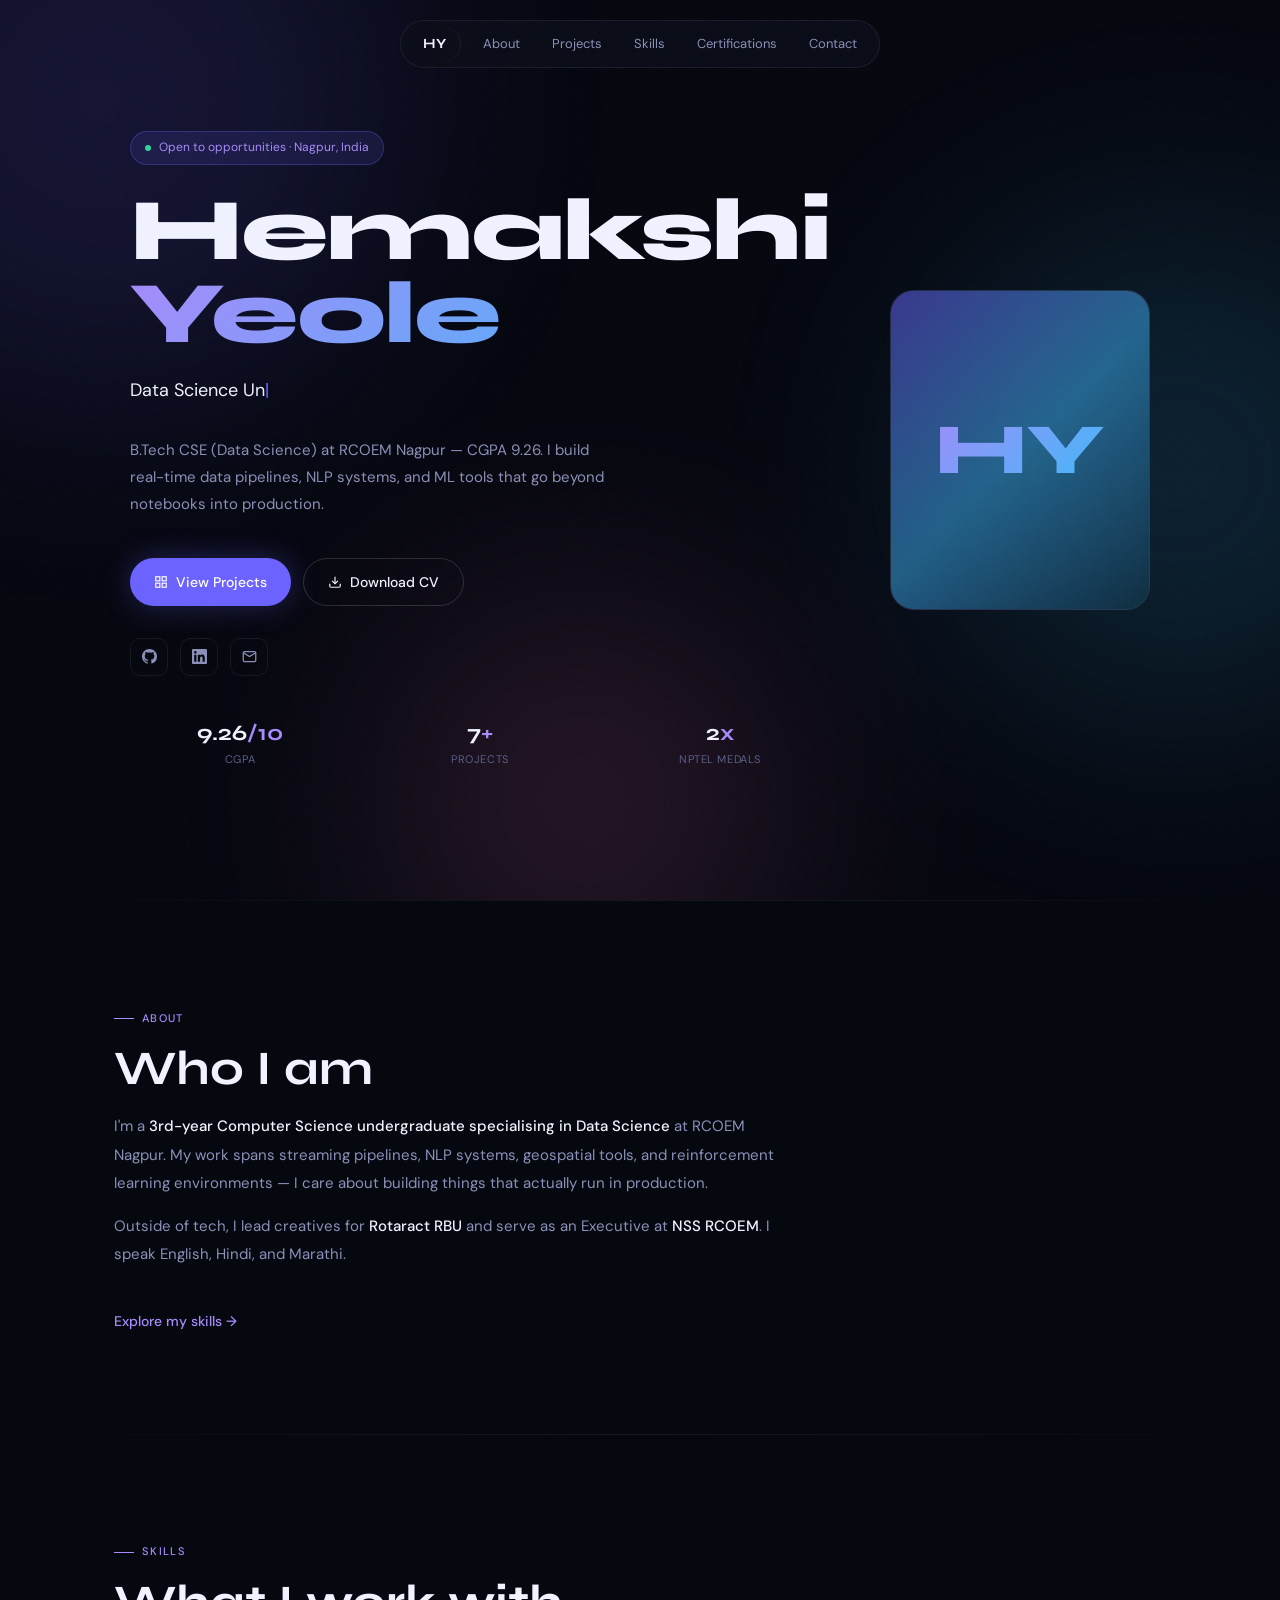
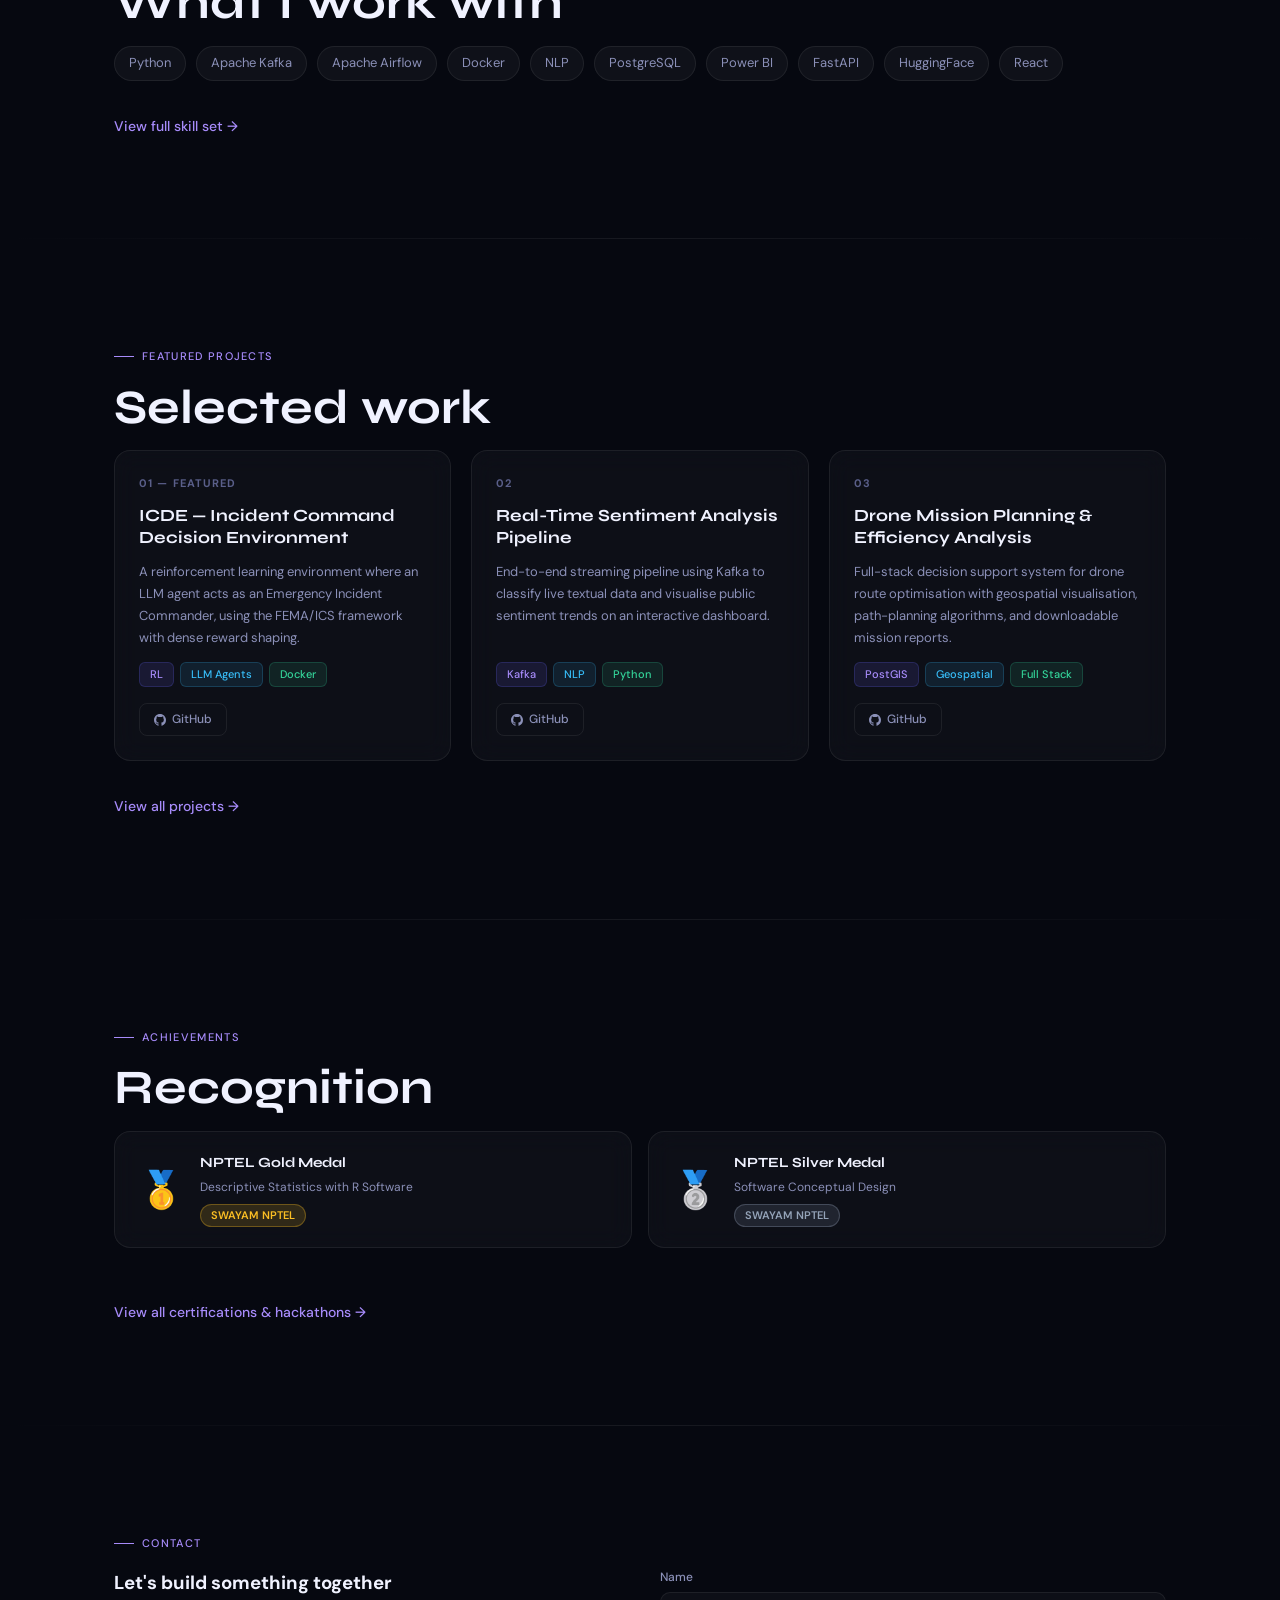
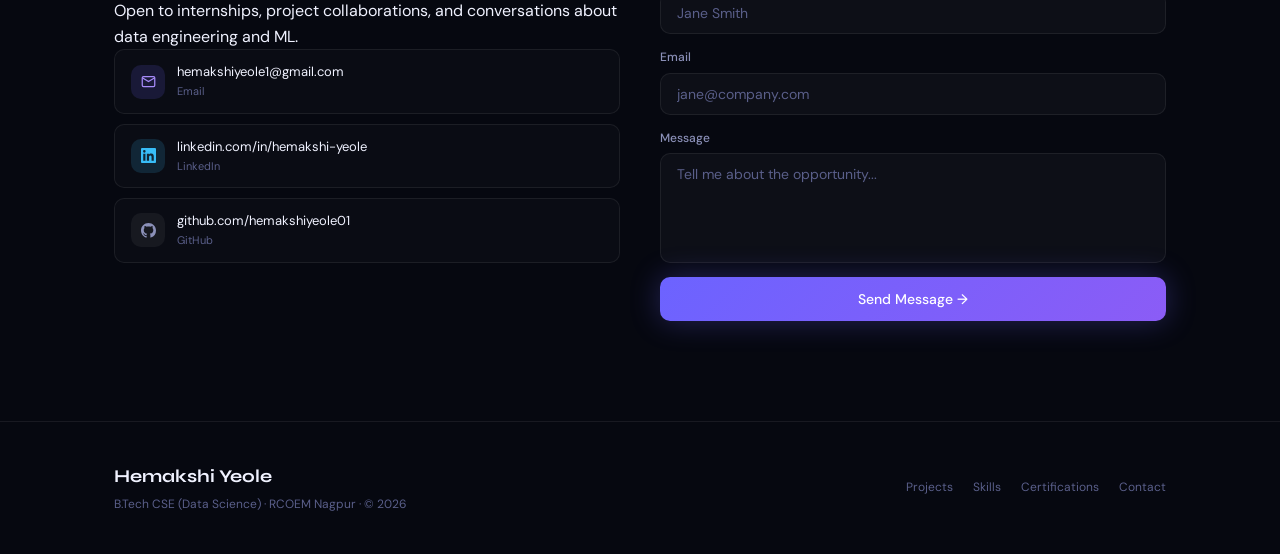
==== index.html @ 38665f87 "Add projects and skills pages with detailed project descriptions and skill sets" ====
<!DOCTYPE html>
<html lang="en">
<head>
<meta charset="UTF-8"/>
<meta name="viewport" content="width=device-width, initial-scale=1.0"/>
<title>Hemakshi Yeole — Data Science & AI</title>
<meta name="description" content="Hemakshi Yeole — B.Tech CSE (Data Science) at RCOEM Nagpur. CGPA 9.26. Building real-time pipelines, ML systems, and intelligent tools."/>
<meta property="og:title" content="Hemakshi Yeole — Data Science & AI"/>
<meta property="og:description" content="B.Tech CSE (Data Science) | RCOEM Nagpur | CGPA 9.26"/>
<meta property="og:type" content="website"/>
<link rel="stylesheet" href="css/style.css"/>
<style>
/* ---- HERO ---- */
#hero { min-height:100vh; display:flex; align-items:center; padding-top:100px; }
.hero-grid { display:grid; grid-template-columns:1fr auto; gap:60px; align-items:center; }
.hero-badge {
  display:inline-flex; align-items:center; gap:8px; padding:6px 14px;
  background:rgba(108,99,255,0.12); border:1px solid rgba(108,99,255,0.3);
  border-radius:30px; font-size:12px; color:var(--accent2); margin-bottom:24px;
  animation:fadeUp 0.6s ease both;
}
.hero-badge .dot { width:6px; height:6px; background:var(--green); border-radius:50%; animation:pulse 2s infinite; }
@keyframes pulse { 0%,100%{opacity:1;transform:scale(1)} 50%{opacity:0.5;transform:scale(1.4)} }
.hero-name {
  font-family:var(--fd); font-size:clamp(48px,8vw,88px); font-weight:800;
  line-height:0.95; letter-spacing:-0.02em; color:var(--text);
  animation:fadeUp 0.6s ease 0.1s both;
}
.hero-name span {
  display:block;
  background:linear-gradient(135deg,var(--accent2),var(--accent3));
  -webkit-background-clip:text; -webkit-text-fill-color:transparent; background-clip:text;
}
.hero-role { font-size:18px; color:var(--text2); margin:20px 0 32px; font-weight:300; animation:fadeUp 0.6s ease 0.2s both; min-height:28px; }
.hero-role #typed { color:var(--text); font-weight:400; }
.hero-role #typed::after { content:'|'; color:var(--accent); animation:blink 1s step-end infinite; }
@keyframes blink { 0%,100%{opacity:1} 50%{opacity:0} }
.hero-desc { font-size:15px; color:var(--text2); max-width:480px; line-height:1.8; margin-bottom:40px; animation:fadeUp 0.6s ease 0.3s both; }
.hero-cta { display:flex; gap:12px; flex-wrap:wrap; animation:fadeUp 0.6s ease 0.4s both; }
.hero-social { display:flex; gap:12px; margin-top:32px; animation:fadeUp 0.6s ease 0.5s both; }
.hero-stats { display:flex; gap:20px; margin-top:40px; flex-wrap:wrap; animation:fadeUp 0.6s ease 0.6s both; }
.stat { text-align:center; flex:1; min-width:70px; }
.stat-num { font-family:var(--fd); font-size:22px; font-weight:700; color:var(--text); }
.stat-num span { color:var(--accent2); }
.stat-label { font-size:11px; color:var(--text3); text-transform:uppercase; letter-spacing:0.05em; }
.hero-avatar {
  width:260px; height:320px; border-radius:24px;
  background:linear-gradient(135deg,rgba(108,99,255,0.2),rgba(56,189,248,0.1));
  border:1px solid var(--border); display:flex; align-items:center; justify-content:center;
  position:relative; overflow:hidden; animation:fadeUp 0.6s ease 0.2s both;
}
.hero-avatar::before {
  content:''; position:absolute; inset:-2px;
  background:linear-gradient(135deg,var(--accent),var(--accent3),transparent);
  border-radius:26px; z-index:-1; opacity:0.4;
}
.hero-avatar-inner {
  font-family:var(--fd); font-size:72px; font-weight:800;
  background:linear-gradient(135deg,var(--accent2),var(--accent3));
  -webkit-background-clip:text; -webkit-text-fill-color:transparent; background-clip:text;
}
@keyframes fadeUp { from{opacity:0;transform:translateY(24px)} to{opacity:1;transform:translateY(0)} }

/* ---- ABOUT (homepage — minimal) ---- */
.about-brief { max-width:680px; }
.about-brief p { font-size:15px; color:var(--text2); line-height:1.9; margin-bottom:14px; }
.about-brief p strong { color:var(--text); font-weight:500; }

/* ---- SKILLS PREVIEW ---- */
.skills-preview { display:flex; flex-wrap:wrap; gap:10px; margin-bottom:32px; }
.skill-pill {
  padding:6px 14px; background:rgba(255,255,255,0.04); border:1px solid var(--border);
  border-radius:20px; font-size:13px; color:var(--text2); transition:all 0.2s; cursor:default;
}
.skill-pill:hover { color:var(--text); border-color:var(--accent); background:rgba(108,99,255,0.1); }

/* ---- FEATURED PROJECTS (3 only) ---- */
.projects-preview { display:grid; grid-template-columns:repeat(auto-fit,minmax(300px,1fr)); gap:20px; margin-bottom:32px; }
.proj-card { padding:24px; display:flex; flex-direction:column; gap:12px; position:relative; overflow:hidden; }
.proj-card::before { content:''; position:absolute; top:0;left:0;right:0; height:2px; background:linear-gradient(90deg,var(--accent),var(--accent3)); opacity:0; transition:opacity 0.3s; }
.proj-card:hover::before { opacity:1; }
.proj-num { font-size:11px; font-weight:700; color:var(--text3); letter-spacing:0.1em; text-transform:uppercase; }
.proj-title { font-family:var(--fd); font-size:17px; font-weight:700; color:var(--text); line-height:1.3; }
.proj-desc { font-size:13px; color:var(--text2); line-height:1.7; flex:1; }
.proj-tags { display:flex; flex-wrap:wrap; gap:6px; }
.proj-link {
  display:inline-flex; align-items:center; gap:6px; font-size:12px; font-weight:500;
  color:var(--text2); text-decoration:none; padding:6px 14px;
  border:1px solid var(--border); border-radius:8px; transition:all 0.2s; margin-top:4px; width:fit-content;
}
.proj-link:hover { color:var(--accent2); border-color:var(--accent); background:rgba(108,99,255,0.1); }
.view-all {
  display:inline-flex; align-items:center; gap:8px; font-size:14px; color:var(--accent2);
  text-decoration:none; font-weight:500; transition:gap 0.2s;
}
.view-all:hover { gap:14px; }

/* ---- ACHIEVEMENTS (2 medals only) ---- */
.medals { display:flex; gap:16px; flex-wrap:wrap; }
.medal-card { padding:20px 24px; display:flex; align-items:center; gap:16px; flex:1; min-width:240px; }
.medal-icon { font-size:36px; flex-shrink:0; }
.medal-title { font-family:var(--fd); font-size:14px; font-weight:700; color:var(--text); margin-bottom:4px; }
.medal-sub { font-size:12px; color:var(--text2); }
.medal-badge {
  display:inline-block; margin-top:6px; padding:2px 10px; border-radius:20px;
  font-size:11px; font-weight:600;
}
.gold   { background:rgba(251,191,36,0.15); color:var(--amber); border:1px solid rgba(251,191,36,0.3); }
.silver { background:rgba(148,163,184,0.15); color:#94a3b8; border:1px solid rgba(148,163,184,0.3); }

/* ---- CONTACT ---- */
.contact-grid { display:grid; grid-template-columns:1fr 1fr; gap:40px; align-items:start; }
.contact-info h3 { font-family:var(--fd); font-size:28px; font-weight:700; color:var(--text); margin-bottom:12px; }
.contact-info p { font-size:14px; color:var(--text2); line-height:1.8; margin-bottom:28px; }
.contact-items { display:flex; flex-direction:column; gap:10px; }
.contact-item {
  display:flex; align-items:center; gap:12px; padding:12px 16px;
  border-radius:var(--r-sm); border:1px solid var(--border);
  background:rgba(255,255,255,0.02); text-decoration:none; transition:all 0.2s;
}
.contact-item:hover { border-color:var(--accent); background:rgba(108,99,255,0.07); }
.ci-icon { width:34px; height:34px; border-radius:10px; display:flex; align-items:center; justify-content:center; font-size:15px; flex-shrink:0; }
.ci-text { font-size:13px; color:var(--text); }
.ci-label { font-size:11px; color:var(--text3); }
.contact-form { display:flex; flex-direction:column; gap:14px; }
.form-group { display:flex; flex-direction:column; gap:5px; }
.form-label { font-size:12px; color:var(--text2); font-weight:500; }
.form-input, .form-textarea {
  background:rgba(255,255,255,0.03); border:1px solid var(--border);
  border-radius:var(--r-sm); color:var(--text); font-family:var(--fb);
  font-size:14px; padding:11px 16px; outline:none; resize:none; transition:border-color 0.2s;
}
.form-input:focus, .form-textarea:focus { border-color:var(--accent); background:rgba(108,99,255,0.05); }
.form-input::placeholder, .form-textarea::placeholder { color:var(--text3); }
.form-textarea { height:110px; }
.btn-submit {
  padding:13px; background:linear-gradient(135deg,var(--accent),#8b5cf6); color:#fff;
  border:none; border-radius:var(--r-sm); font-family:var(--fb); font-size:14px;
  font-weight:500; cursor:pointer; transition:all 0.2s; box-shadow:0 0 30px var(--glow);
}
.btn-submit:hover { transform:translateY(-2px); box-shadow:0 0 50px var(--glow); }

@media (max-width:768px) {
  .hero-grid { grid-template-columns:1fr; }
  .hero-avatar { display:none; }
  .hero-cta,.hero-social { justify-content:center; }
  .contact-grid { grid-template-columns:1fr; }
  .projects-preview { grid-template-columns:1fr; }
}
</style>
</head>
<body>
<div id="progress-bar"></div>
<div class="bg-blobs" aria-hidden="true">
  <div class="blob blob1"></div><div class="blob blob2"></div><div class="blob blob3"></div>
</div>

<!-- NAV -->
<nav>
  <a href="index.html" class="nav-logo">HY</a>
  <a href="#about">About</a>
  <a href="pages/projects.html">Projects</a>
  <a href="pages/skills.html">Skills</a>
  <a href="pages/certifications.html">Certifications</a>
  <a href="#contact">Contact</a>
</nav>

<!-- HERO -->
<section id="hero">
  <div class="wrapper">
    <div class="hero-grid">
      <div>
        <div class="hero-badge"><span class="dot"></span>Open to opportunities · Nagpur, India</div>
        <h1 class="hero-name">Hemakshi<span>Yeole</span></h1>
        <p class="hero-role"><span id="typed"></span></p>
        <p class="hero-desc">
          B.Tech CSE (Data Science) at RCOEM Nagpur — CGPA 9.26.
          I build real-time data pipelines, NLP systems, and ML tools
          that go beyond notebooks into production.
        </p>
        <div class="hero-cta">
          <a href="pages/projects.html" class="btn-primary">
            <svg width="14" height="14" viewBox="0 0 24 24" fill="none" stroke="currentColor" stroke-width="2"><rect x="3" y="3" width="7" height="7"/><rect x="14" y="3" width="7" height="7"/><rect x="14" y="14" width="7" height="7"/><rect x="3" y="14" width="7" height="7"/></svg>
            View Projects
          </a>
          <a href="assets/HemakshiYeole_CV.pdf" download class="btn-secondary">
            <svg width="14" height="14" viewBox="0 0 24 24" fill="none" stroke="currentColor" stroke-width="2"><path d="M21 15v4a2 2 0 0 1-2 2H5a2 2 0 0 1-2-2v-4"/><polyline points="7 10 12 15 17 10"/><line x1="12" y1="15" x2="12" y2="3"/></svg>
            Download CV
          </a>
        </div>
        <div class="hero-social">
          <a href="https://github.com/hemakshiyeole01" target="_blank" class="social-link" title="GitHub">
            <svg width="15" height="15" viewBox="0 0 24 24" fill="currentColor"><path d="M12 0C5.37 0 0 5.37 0 12c0 5.31 3.435 9.795 8.205 11.385.6.105.825-.255.825-.57 0-.285-.015-1.23-.015-2.235-3.015.555-3.795-.735-4.035-1.41-.135-.345-.72-1.41-1.23-1.695-.42-.225-1.02-.78-.015-.795.945-.015 1.62.87 1.845 1.23 1.08 1.815 2.805 1.305 3.495.99.105-.78.42-1.305.765-1.605-2.67-.3-5.46-1.335-5.46-5.925 0-1.305.465-2.385 1.23-3.225-.12-.3-.54-1.53.12-3.18 0 0 1.005-.315 3.3 1.23.96-.27 1.98-.405 3-.405s2.04.135 3 .405c2.295-1.56 3.3-1.23 3.3-1.23.66 1.65.24 2.88.12 3.18.765.84 1.23 1.905 1.23 3.225 0 4.605-2.805 5.625-5.475 5.925.435.375.81 1.095.81 2.22 0 1.605-.015 2.895-.015 3.3 0 .315.225.69.825.57A12.02 12.02 0 0 0 24 12c0-6.63-5.37-12-12-12z"/></svg>
          </a>
          <a href="https://www.linkedin.com/in/hemakshi-yeole" target="_blank" class="social-link" title="LinkedIn">
            <svg width="15" height="15" viewBox="0 0 24 24" fill="currentColor"><path d="M20.447 20.452h-3.554v-5.569c0-1.328-.027-3.037-1.852-3.037-1.853 0-2.136 1.445-2.136 2.939v5.667H9.351V9h3.414v1.561h.046c.477-.9 1.637-1.85 3.37-1.85 3.601 0 4.267 2.37 4.267 5.455v6.286zM5.337 7.433a2.062 2.062 0 0 1-2.063-2.065 2.064 2.064 0 1 1 2.063 2.065zm1.782 13.019H3.555V9h3.564v11.452zM22.225 0H1.771C.792 0 0 .774 0 1.729v20.542C0 23.227.792 24 1.771 24h20.451C23.2 24 24 23.227 24 22.271V1.729C24 .774 23.2 0 22.222 0h.003z"/></svg>
          </a>
          <a href="mailto:hemakshiyeole1@gmail.com" class="social-link" title="Email">
            <svg width="15" height="15" viewBox="0 0 24 24" fill="none" stroke="currentColor" stroke-width="2"><path d="M4 4h16c1.1 0 2 .9 2 2v12c0 1.1-.9 2-2 2H4c-1.1 0-2-.9-2-2V6c0-1.1.9-2 2-2z"/><polyline points="22,6 12,12 2,6"/></svg>
          </a>
        </div>
        <div class="hero-stats">
          <div class="stat"><div class="stat-num">9.26<span>/10</span></div><div class="stat-label">CGPA</div></div>
          <div class="stat"><div class="stat-num">7<span>+</span></div><div class="stat-label">Projects</div></div>
          <div class="stat"><div class="stat-num">2<span>x</span></div><div class="stat-label">NPTEL Medals</div></div>
        </div>
      </div>
      <div class="hero-avatar">
        <!-- Replace with: <img src="assets/photo.jpg" alt="Hemakshi Yeole" style="width:100%;height:100%;object-fit:cover;border-radius:22px;"> -->
        <div class="hero-avatar-inner">HY</div>
      </div>
    </div>
  </div>
</section>

<div class="section-divider"></div>

<!-- ABOUT -->
<section id="about">
  <div class="wrapper">
    <div class="section-label">About</div>
    <h2 class="section-heading">Who I am</h2>
    <div class="about-brief reveal">
      <p>
        I'm a <strong>3rd-year Computer Science undergraduate specialising in Data Science</strong>
        at RCOEM Nagpur. My work spans streaming pipelines, NLP systems, geospatial tools,
        and reinforcement learning environments — I care about building things that actually run in production.
      </p>
      <p>
        Outside of tech, I lead creatives for <strong>Rotaract RBU</strong> and serve as an Executive at
        <strong>NSS RCOEM</strong>. I speak English, Hindi, and Marathi.
      </p>
      <br/>
      <a href="pages/skills.html" class="view-all">Explore my skills →</a>
    </div>
  </div>
</section>

<div class="section-divider"></div>

<!-- SKILLS PREVIEW -->
<section id="skills-preview">
  <div class="wrapper">
    <div class="section-label">Skills</div>
    <h2 class="section-heading">What I work with</h2>
    <div class="skills-preview reveal">
      <span class="skill-pill">Python</span>
      <span class="skill-pill">Apache Kafka</span>
      <span class="skill-pill">Apache Airflow</span>
      <span class="skill-pill">Docker</span>
      <span class="skill-pill">NLP</span>
      <span class="skill-pill">PostgreSQL</span>
      <span class="skill-pill">Power BI</span>
      <span class="skill-pill">FastAPI</span>
      <span class="skill-pill">HuggingFace</span>
      <span class="skill-pill">React</span>
    </div>
    <a href="pages/skills.html" class="view-all reveal reveal-delay-1">View full skill set →</a>
  </div>
</section>

<div class="section-divider"></div>

<!-- FEATURED PROJECTS -->
<section id="projects-preview">
  <div class="wrapper">
    <div class="section-label">Featured Projects</div>
    <h2 class="section-heading">Selected work</h2>
    <div class="projects-preview">

      <div class="glass proj-card reveal">
        <div class="proj-num">01 — Featured</div>
        <div class="proj-title">ICDE — Incident Command Decision Environment</div>
        <p class="proj-desc">A reinforcement learning environment where an LLM agent acts as an Emergency Incident Commander, using the FEMA/ICS framework with dense reward shaping.</p>
        <div class="proj-tags">
          <span class="tag">RL</span>
          <span class="tag blue">LLM Agents</span>
          <span class="tag green">Docker</span>
        </div>
        <a href="https://github.com/hemakshiyeole01" target="_blank" class="proj-link">
          <svg width="12" height="12" viewBox="0 0 24 24" fill="currentColor"><path d="M12 0C5.37 0 0 5.37 0 12c0 5.31 3.435 9.795 8.205 11.385.6.105.825-.255.825-.57 0-.285-.015-1.23-.015-2.235-3.015.555-3.795-.735-4.035-1.41-.135-.345-.72-1.41-1.23-1.695-.42-.225-1.02-.78-.015-.795.945-.015 1.62.87 1.845 1.23 1.08 1.815 2.805 1.305 3.495.99.105-.78.42-1.305.765-1.605-2.67-.3-5.46-1.335-5.46-5.925 0-1.305.465-2.385 1.23-3.225-.12-.3-.54-1.53.12-3.18 0 0 1.005-.315 3.3 1.23.96-.27 1.98-.405 3-.405s2.04.135 3 .405c2.295-1.56 3.3-1.23 3.3-1.23.66 1.65.24 2.88.12 3.18.765.84 1.23 1.905 1.23 3.225 0 4.605-2.805 5.625-5.475 5.925.435.375.81 1.095.81 2.22 0 1.605-.015 2.895-.015 3.3 0 .315.225.69.825.57A12.02 12.02 0 0 0 24 12c0-6.63-5.37-12-12-12z"/></svg>
          GitHub
        </a>
      </div>

      <div class="glass proj-card reveal reveal-delay-1">
        <div class="proj-num">02</div>
        <div class="proj-title">Real-Time Sentiment Analysis Pipeline</div>
        <p class="proj-desc">End-to-end streaming pipeline using Kafka to classify live textual data and visualise public sentiment trends on an interactive dashboard.</p>
        <div class="proj-tags">
          <span class="tag">Kafka</span>
          <span class="tag blue">NLP</span>
          <span class="tag green">Python</span>
        </div>
        <a href="https://github.com/hemakshiyeole01" target="_blank" class="proj-link">
          <svg width="12" height="12" viewBox="0 0 24 24" fill="currentColor"><path d="M12 0C5.37 0 0 5.37 0 12c0 5.31 3.435 9.795 8.205 11.385.6.105.825-.255.825-.57 0-.285-.015-1.23-.015-2.235-3.015.555-3.795-.735-4.035-1.41-.135-.345-.72-1.41-1.23-1.695-.42-.225-1.02-.78-.015-.795.945-.015 1.62.87 1.845 1.23 1.08 1.815 2.805 1.305 3.495.99.105-.78.42-1.305.765-1.605-2.67-.3-5.46-1.335-5.46-5.925 0-1.305.465-2.385 1.23-3.225-.12-.3-.54-1.53.12-3.18 0 0 1.005-.315 3.3 1.23.96-.27 1.98-.405 3-.405s2.04.135 3 .405c2.295-1.56 3.3-1.23 3.3-1.23.66 1.65.24 2.88.12 3.18.765.84 1.23 1.905 1.23 3.225 0 4.605-2.805 5.625-5.475 5.925.435.375.81 1.095.81 2.22 0 1.605-.015 2.895-.015 3.3 0 .315.225.69.825.57A12.02 12.02 0 0 0 24 12c0-6.63-5.37-12-12-12z"/></svg>
          GitHub
        </a>
      </div>

      <div class="glass proj-card reveal reveal-delay-2">
        <div class="proj-num">03</div>
        <div class="proj-title">Drone Mission Planning & Efficiency Analysis</div>
        <p class="proj-desc">Full-stack decision support system for drone route optimisation with geospatial visualisation, path-planning algorithms, and downloadable mission reports.</p>
        <div class="proj-tags">
          <span class="tag">PostGIS</span>
          <span class="tag blue">Geospatial</span>
          <span class="tag green">Full Stack</span>
        </div>
        <a href="https://github.com/hemakshiyeole01" target="_blank" class="proj-link">
          <svg width="12" height="12" viewBox="0 0 24 24" fill="currentColor"><path d="M12 0C5.37 0 0 5.37 0 12c0 5.31 3.435 9.795 8.205 11.385.6.105.825-.255.825-.57 0-.285-.015-1.23-.015-2.235-3.015.555-3.795-.735-4.035-1.41-.135-.345-.72-1.41-1.23-1.695-.42-.225-1.02-.78-.015-.795.945-.015 1.62.87 1.845 1.23 1.08 1.815 2.805 1.305 3.495.99.105-.78.42-1.305.765-1.605-2.67-.3-5.46-1.335-5.46-5.925 0-1.305.465-2.385 1.23-3.225-.12-.3-.54-1.53.12-3.18 0 0 1.005-.315 3.3 1.23.96-.27 1.98-.405 3-.405s2.04.135 3 .405c2.295-1.56 3.3-1.23 3.3-1.23.66 1.65.24 2.88.12 3.18.765.84 1.23 1.905 1.23 3.225 0 4.605-2.805 5.625-5.475 5.925.435.375.81 1.095.81 2.22 0 1.605-.015 2.895-.015 3.3 0 .315.225.69.825.57A12.02 12.02 0 0 0 24 12c0-6.63-5.37-12-12-12z"/></svg>
          GitHub
        </a>
      </div>

    </div>
    <a href="pages/projects.html" class="view-all reveal">View all projects →</a>
  </div>
</section>

<div class="section-divider"></div>

<!-- ACHIEVEMENTS — medals only -->
<section id="achievements">
  <div class="wrapper">
    <div class="section-label">Achievements</div>
    <h2 class="section-heading">Recognition</h2>
    <div class="medals reveal">
      <div class="glass medal-card">
        <div class="medal-icon">🥇</div>
        <div>
          <div class="medal-title">NPTEL Gold Medal</div>
          <div class="medal-sub">Descriptive Statistics with R Software</div>
          <span class="medal-badge gold">SWAYAM NPTEL</span>
        </div>
      </div>
      <div class="glass medal-card">
        <div class="medal-icon">🥈</div>
        <div>
          <div class="medal-title">NPTEL Silver Medal</div>
          <div class="medal-sub">Software Conceptual Design</div>
          <span class="medal-badge silver">SWAYAM NPTEL</span>
        </div>
      </div>
    </div>
    <br/><br/>
    <a href="pages/certifications.html" class="view-all reveal">View all certifications & hackathons →</a>
  </div>
</section>

<div class="section-divider"></div>

<!-- CONTACT -->
<section id="contact">
  <div class="wrapper">
    <div class="section-label">Contact</div>
    <div class="contact-grid">
      <div class="reveal">
        <h3>Let's build something together</h3>
        <p>Open to internships, project collaborations, and conversations about data engineering and ML.</p>
        <div class="contact-items">
          <a href="mailto:hemakshiyeole1@gmail.com" class="contact-item">
            <div class="ci-icon" style="background:rgba(108,99,255,0.15);">
              <svg width="15" height="15" viewBox="0 0 24 24" fill="none" stroke="var(--accent2)" stroke-width="2"><path d="M4 4h16c1.1 0 2 .9 2 2v12c0 1.1-.9 2-2 2H4c-1.1 0-2-.9-2-2V6c0-1.1.9-2 2-2z"/><polyline points="22,6 12,12 2,6"/></svg>
            </div>
            <div><div class="ci-text">hemakshiyeole1@gmail.com</div><div class="ci-label">Email</div></div>
          </a>
          <a href="https://www.linkedin.com/in/hemakshi-yeole" target="_blank" class="contact-item">
            <div class="ci-icon" style="background:rgba(56,189,248,0.15);">
              <svg width="15" height="15" viewBox="0 0 24 24" fill="var(--accent3)"><path d="M20.447 20.452h-3.554v-5.569c0-1.328-.027-3.037-1.852-3.037-1.853 0-2.136 1.445-2.136 2.939v5.667H9.351V9h3.414v1.561h.046c.477-.9 1.637-1.85 3.37-1.85 3.601 0 4.267 2.37 4.267 5.455v6.286zM5.337 7.433a2.062 2.062 0 0 1-2.063-2.065 2.064 2.064 0 1 1 2.063 2.065zm1.782 13.019H3.555V9h3.564v11.452zM22.225 0H1.771C.792 0 0 .774 0 1.729v20.542C0 23.227.792 24 1.771 24h20.451C23.2 24 24 23.227 24 22.271V1.729C24 .774 23.2 0 22.222 0h.003z"/></svg>
            </div>
            <div><div class="ci-text">linkedin.com/in/hemakshi-yeole</div><div class="ci-label">LinkedIn</div></div>
          </a>
          <a href="https://github.com/hemakshiyeole01" target="_blank" class="contact-item">
            <div class="ci-icon" style="background:rgba(255,255,255,0.05);">
              <svg width="15" height="15" viewBox="0 0 24 24" fill="var(--text2)"><path d="M12 0C5.37 0 0 5.37 0 12c0 5.31 3.435 9.795 8.205 11.385.6.105.825-.255.825-.57 0-.285-.015-1.23-.015-2.235-3.015.555-3.795-.735-4.035-1.41-.135-.345-.72-1.41-1.23-1.695-.42-.225-1.02-.78-.015-.795.945-.015 1.62.87 1.845 1.23 1.08 1.815 2.805 1.305 3.495.99.105-.78.42-1.305.765-1.605-2.67-.3-5.46-1.335-5.46-5.925 0-1.305.465-2.385 1.23-3.225-.12-.3-.54-1.53.12-3.18 0 0 1.005-.315 3.3 1.23.96-.27 1.98-.405 3-.405s2.04.135 3 .405c2.295-1.56 3.3-1.23 3.3-1.23.66 1.65.24 2.88.12 3.18.765.84 1.23 1.905 1.23 3.225 0 4.605-2.805 5.625-5.475 5.925.435.375.81 1.095.81 2.22 0 1.605-.015 2.895-.015 3.3 0 .315.225.69.825.57A12.02 12.02 0 0 0 24 12c0-6.63-5.37-12-12-12z"/></svg>
            </div>
            <div><div class="ci-text">github.com/hemakshiyeole01</div><div class="ci-label">GitHub</div></div>
          </a>
        </div>
      </div>
      <div class="reveal reveal-delay-2">
        <form class="contact-form" id="contact-form">
          <div class="form-group"><label class="form-label">Name</label><input type="text" class="form-input" placeholder="Jane Smith" required/></div>
          <div class="form-group"><label class="form-label">Email</label><input type="email" class="form-input" placeholder="jane@company.com" required/></div>
          <div class="form-group"><label class="form-label">Message</label><textarea class="form-textarea" placeholder="Tell me about the opportunity..." required></textarea></div>
          <button type="submit" class="btn-submit" id="submit-btn">Send Message →</button>
        </form>
      </div>
    </div>
  </div>
</section>

<!-- FOOTER -->
<footer>
  <div class="wrapper">
    <div class="footer-inner">
      <div>
        <div class="footer-logo">Hemakshi Yeole</div>
        <div class="footer-copy" style="margin-top:4px;">B.Tech CSE (Data Science) · RCOEM Nagpur · © 2026</div>
      </div>
      <div class="footer-links">
        <a href="pages/projects.html">Projects</a>
        <a href="pages/skills.html">Skills</a>
        <a href="pages/certifications.html">Certifications</a>
        <a href="#contact">Contact</a>
      </div>
    </div>
  </div>
</footer>

<script src="js/main.js"></script>
</body>
</html>
---- css/style.css ----
/* ============================================================
   HEMAKSHI YEOLE — PORTFOLIO
   style.css — shared across all pages
   ============================================================ */

@import url('https://fonts.googleapis.com/css2?family=Syne:wght@400;500;600;700;800&family=DM+Sans:ital,opsz,wght@0,9..40,300;0,9..40,400;0,9..40,500;1,9..40,300&display=swap');

/* ---- TOKENS ---- */
:root {
  --bg:        #060810;
  --bg2:       #0c0f1a;
  --bg3:       #111527;
  --border:    rgba(255,255,255,0.07);
  --border-h:  rgba(255,255,255,0.15);
  --text:      #f0f2ff;
  --text2:     #8b90b8;
  --text3:     #5a5f8a;
  --accent:    #6c63ff;
  --accent2:   #a78bfa;
  --accent3:   #38bdf8;
  --glow:      rgba(108,99,255,0.3);
  --green:     #34d399;
  --amber:     #fbbf24;
  --pink:      #f472b6;
  --fd:        'Syne', sans-serif;
  --fb:        'DM Sans', sans-serif;
  --r:         16px;
  --r-sm:      10px;
}

/* ---- RESET ---- */
*, *::before, *::after { box-sizing: border-box; margin: 0; padding: 0; }
html { scroll-behavior: smooth; }
body {
  font-family: var(--fb);
  background: var(--bg);
  color: var(--text);
  line-height: 1.6;
  overflow-x: hidden;
}
::-webkit-scrollbar { width: 4px; }
::-webkit-scrollbar-track { background: var(--bg); }
::-webkit-scrollbar-thumb { background: var(--accent); border-radius: 2px; }

/* ---- NOISE OVERLAY ---- */
body::before {
  content: '';
  position: fixed; inset: 0;
  background-image: url("data:image/svg+xml,%3Csvg viewBox='0 0 256 256' xmlns='http://www.w3.org/2000/svg'%3E%3Cfilter id='n'%3E%3CfeTurbulence type='fractalNoise' baseFrequency='0.9' numOctaves='4' stitchTiles='stitch'/%3E%3C/filter%3E%3Crect width='100%25' height='100%25' filter='url(%23n)' opacity='0.04'/%3E%3C/svg%3E");
  pointer-events: none; z-index: 9999; opacity: 0.35;
}

/* ---- BG BLOBS ---- */
.bg-blobs { position: fixed; inset: 0; pointer-events: none; z-index: 0; overflow: hidden; }
.blob { position: absolute; border-radius: 50%; filter: blur(120px); opacity: 0.15; animation: float 20s ease-in-out infinite; }
.blob1 { width:600px; height:600px; background:var(--accent);  top:-200px; left:-200px; animation-delay:0s; }
.blob2 { width:500px; height:500px; background:var(--accent3); bottom:20%; right:-150px; animation-delay:-7s; }
.blob3 { width:400px; height:400px; background:var(--pink);    bottom:-100px; left:30%; animation-delay:-13s; }
@keyframes float {
  0%,100% { transform: translate(0,0) scale(1); }
  33%      { transform: translate(30px,-40px) scale(1.05); }
  66%      { transform: translate(-20px,20px) scale(0.95); }
}

/* ---- SCROLL PROGRESS ---- */
#progress-bar {
  position: fixed; top:0; left:0; height:2px; width:0%;
  background: linear-gradient(90deg, var(--accent), var(--accent3));
  z-index: 10000; transition: width 0.1s;
}

/* ---- NAV ---- */
nav {
  position: fixed; top:20px; left:50%; transform:translateX(-50%);
  z-index: 1000; display:flex; align-items:center; gap:4px;
  padding:6px 8px;
  background: rgba(12,15,26,0.85); backdrop-filter:blur(20px);
  border:1px solid var(--border); border-radius:50px;
  transition: all 0.3s;
}
.nav-logo {
  font-family: var(--fd); font-weight:700; font-size:14px; color:var(--text);
  padding:6px 14px; border-right:1px solid var(--border); margin-right:4px;
  text-decoration:none; white-space:nowrap;
}
nav a {
  text-decoration:none; color:var(--text2); font-size:13px; font-weight:400;
  padding:6px 14px; border-radius:30px; transition:all 0.2s; white-space:nowrap;
}
nav a:hover, nav a.active { color:var(--text); background:rgba(108,99,255,0.2); }

/* ---- LAYOUT ---- */
.wrapper { position:relative; z-index:1; max-width:1100px; margin:0 auto; padding:0 24px; }
section { padding:100px 0; }
.section-divider { height:1px; background:linear-gradient(90deg,transparent,var(--border),transparent); }

/* ---- LABELS & HEADINGS ---- */
.section-label {
  display:inline-flex; align-items:center; gap:8px;
  font-size:11px; font-weight:500; letter-spacing:0.12em; text-transform:uppercase;
  color:var(--accent2); margin-bottom:16px;
}
.section-label::before { content:''; display:block; width:20px; height:1px; background:var(--accent2); }
.section-heading {
  font-family: var(--fd); font-size:clamp(32px,5vw,48px); font-weight:700;
  line-height:1.1; color:var(--text); margin-bottom:16px;
}
.section-sub { font-size:16px; color:var(--text2); max-width:540px; margin-bottom:60px; line-height:1.7; }

/* ---- GLASS CARD ---- */
.glass {
  background:rgba(255,255,255,0.03); border:1px solid var(--border);
  border-radius:var(--r); backdrop-filter:blur(12px);
  transition: border-color 0.3s, transform 0.3s, box-shadow 0.3s;
}
.glass:hover {
  border-color:var(--border-h); transform:translateY(-4px);
  box-shadow:0 20px 60px rgba(0,0,0,0.4), 0 0 0 1px rgba(108,99,255,0.1);
}

/* ---- BUTTONS ---- */
.btn-primary {
  display:inline-flex; align-items:center; gap:8px; padding:12px 24px;
  background:var(--accent); color:#fff; text-decoration:none;
  border-radius:30px; font-size:14px; font-weight:500;
  transition:all 0.2s; box-shadow:0 0 30px var(--glow);
}
.btn-primary:hover { background:var(--accent2); transform:translateY(-2px); box-shadow:0 0 50px var(--glow); }
.btn-secondary {
  display:inline-flex; align-items:center; gap:8px; padding:12px 24px;
  background:transparent; color:var(--text); text-decoration:none;
  border-radius:30px; font-size:14px; font-weight:500;
  border:1px solid var(--border-h); transition:all 0.2s;
}
.btn-secondary:hover { border-color:var(--accent); color:var(--accent2); transform:translateY(-2px); }

/* ---- SOCIAL LINKS ---- */
.social-link {
  width:38px; height:38px; display:flex; align-items:center; justify-content:center;
  border:1px solid var(--border); border-radius:10px; color:var(--text2);
  text-decoration:none; transition:all 0.2s; font-size:15px;
}
.social-link:hover { border-color:var(--accent); color:var(--accent2); transform:translateY(-2px); background:rgba(108,99,255,0.1); }

/* ---- TAGS / BADGES ---- */
.tag {
  padding:3px 10px; border-radius:6px; font-size:11px; font-weight:500;
  background:rgba(108,99,255,0.12); color:var(--accent2); border:1px solid rgba(108,99,255,0.2);
}
.tag.blue  { background:rgba(56,189,248,0.1);   color:var(--accent3); border-color:rgba(56,189,248,0.2); }
.tag.green { background:rgba(52,211,153,0.1);   color:var(--green);   border-color:rgba(52,211,153,0.2); }
.tag.amber { background:rgba(251,191,36,0.1);   color:var(--amber);   border-color:rgba(251,191,36,0.2); }
.tag.pink  { background:rgba(244,114,182,0.1);  color:var(--pink);    border-color:rgba(244,114,182,0.2); }

/* ---- REVEAL ANIMATION ---- */
.reveal { opacity:0; transform:translateY(30px); transition:opacity 0.7s ease, transform 0.7s ease; }
.reveal.visible { opacity:1; transform:translateY(0); }
.reveal-delay-1 { transition-delay:0.1s; }
.reveal-delay-2 { transition-delay:0.2s; }
.reveal-delay-3 { transition-delay:0.3s; }

/* ---- PAGE HEADER (inner pages) ---- */
.page-hero { padding:160px 0 80px; }
.page-hero h1 { font-family:var(--fd); font-size:clamp(36px,6vw,64px); font-weight:800; line-height:1; color:var(--text); margin-bottom:16px; }
.page-hero h1 span { background:linear-gradient(135deg,var(--accent2),var(--accent3)); -webkit-background-clip:text; -webkit-text-fill-color:transparent; background-clip:text; }
.page-hero p { font-size:16px; color:var(--text2); max-width:520px; line-height:1.8; }
.back-link {
  display:inline-flex; align-items:center; gap:8px; font-size:13px; color:var(--text2);
  text-decoration:none; margin-bottom:32px; transition:color 0.2s;
}
.back-link:hover { color:var(--accent2); }

/* ---- FOOTER ---- */
footer { border-top:1px solid var(--border); padding:40px 0; }
.footer-inner { display:flex; align-items:center; justify-content:space-between; flex-wrap:wrap; gap:16px; }
.footer-logo { font-family:var(--fd); font-size:18px; font-weight:700; color:var(--text); }
.footer-copy { font-size:12px; color:var(--text3); }
.footer-links { display:flex; gap:20px; }
.footer-links a { font-size:12px; color:var(--text3); text-decoration:none; transition:color 0.2s; }
.footer-links a:hover { color:var(--text); }

/* ---- RESPONSIVE ---- */
@media (max-width:768px) {
  nav { display:none; }
  section { padding:60px 0; }
}
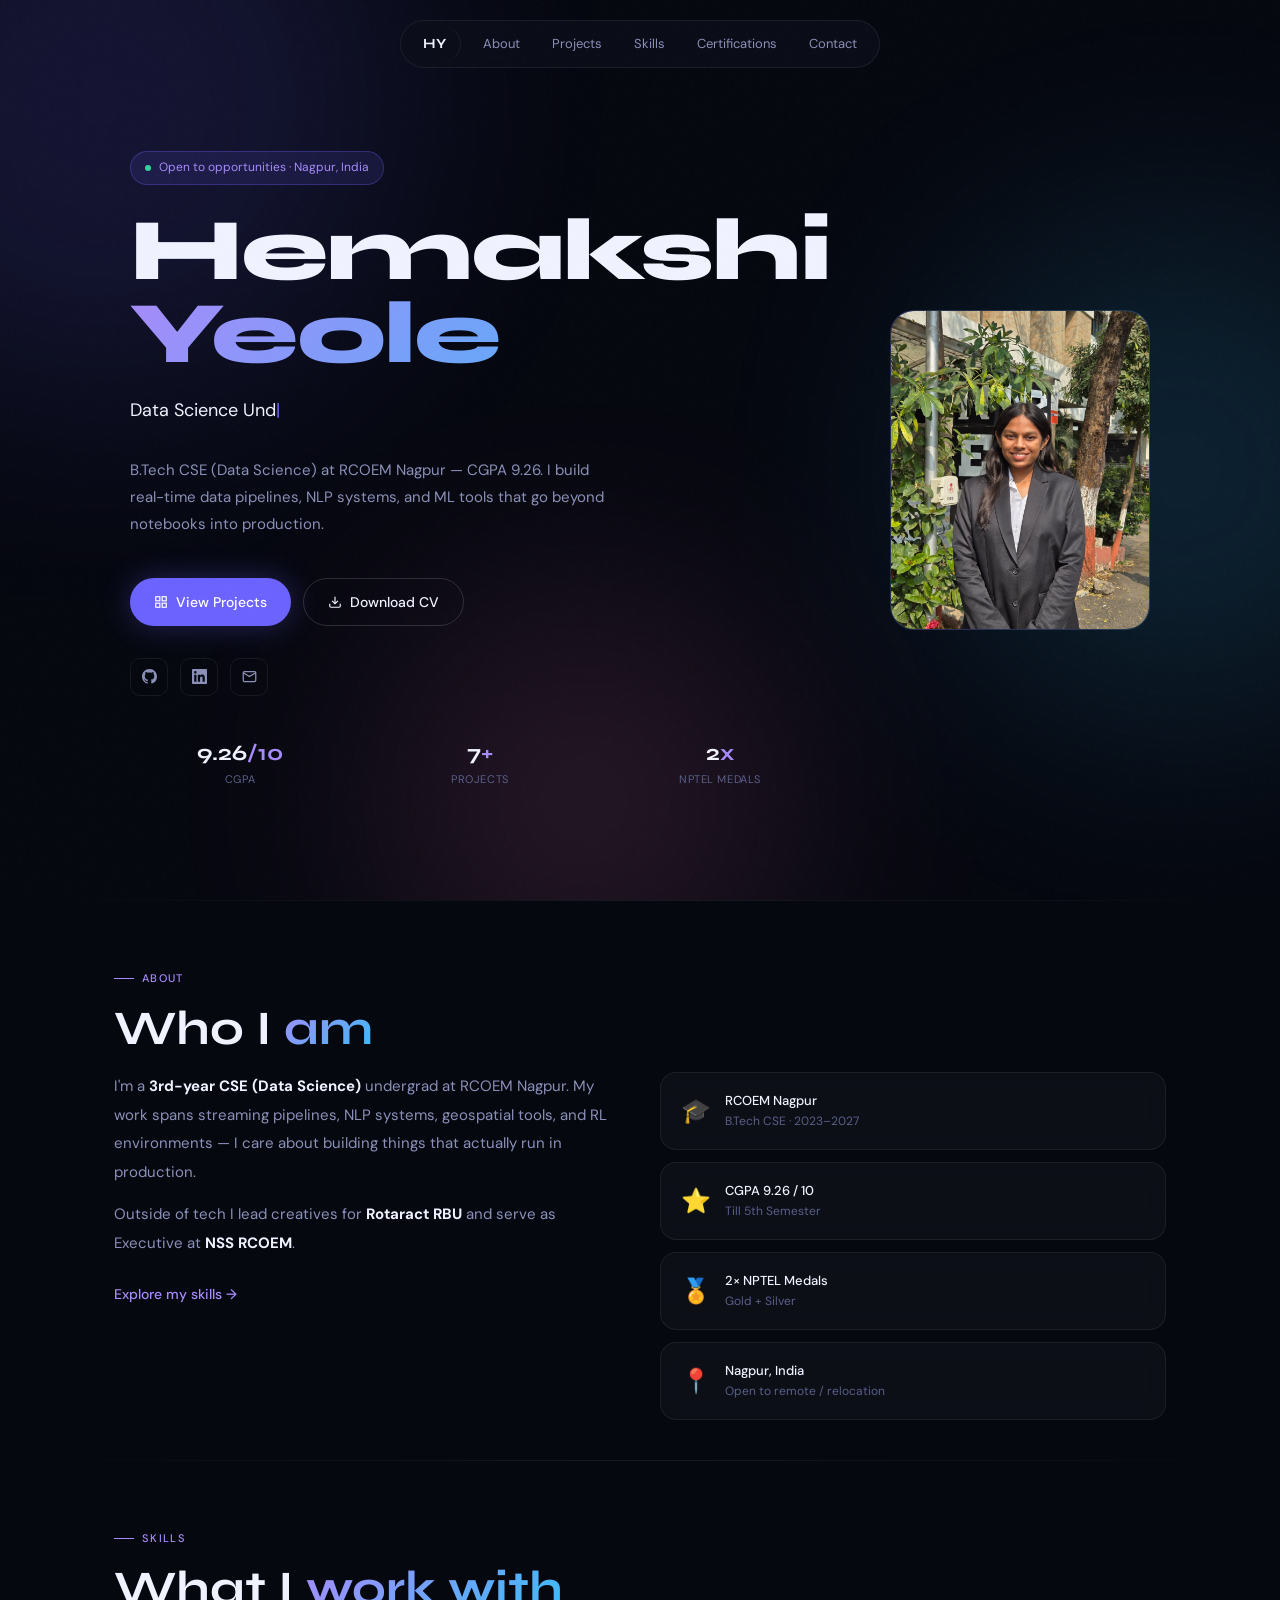
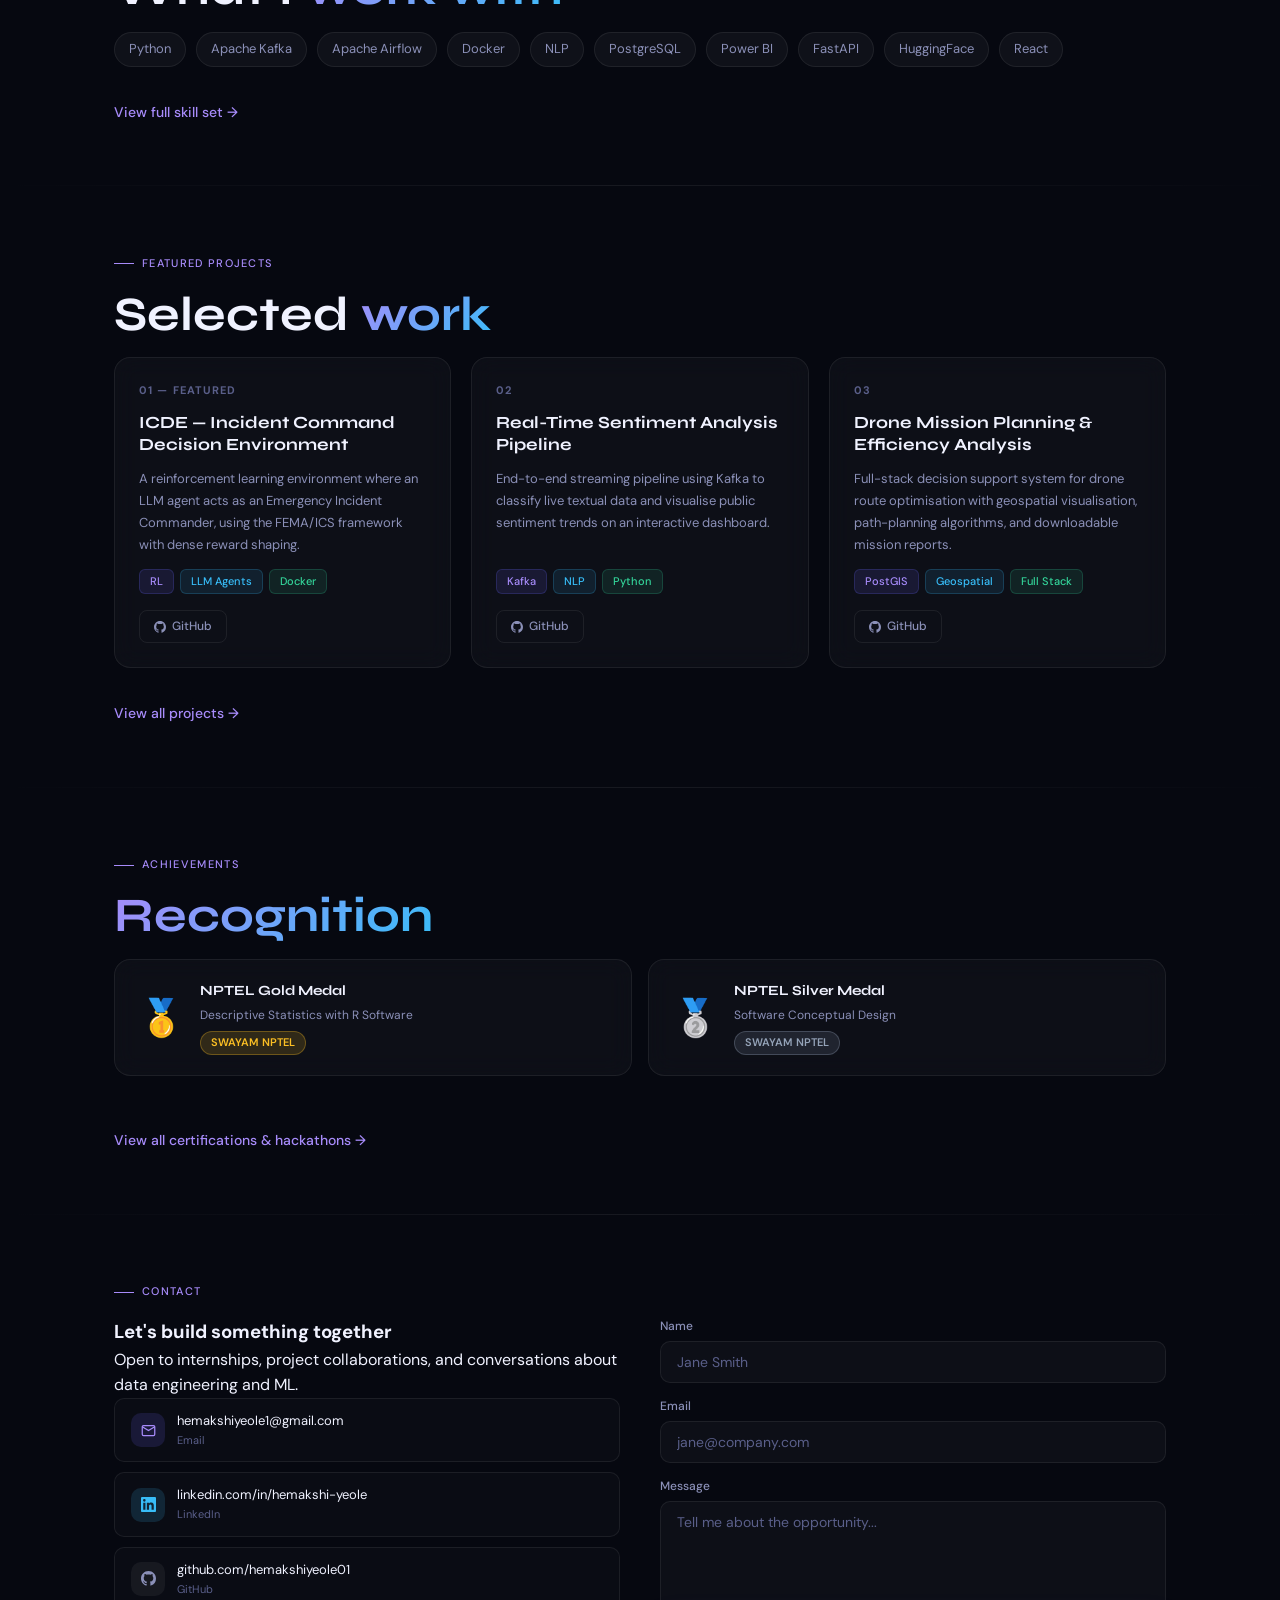
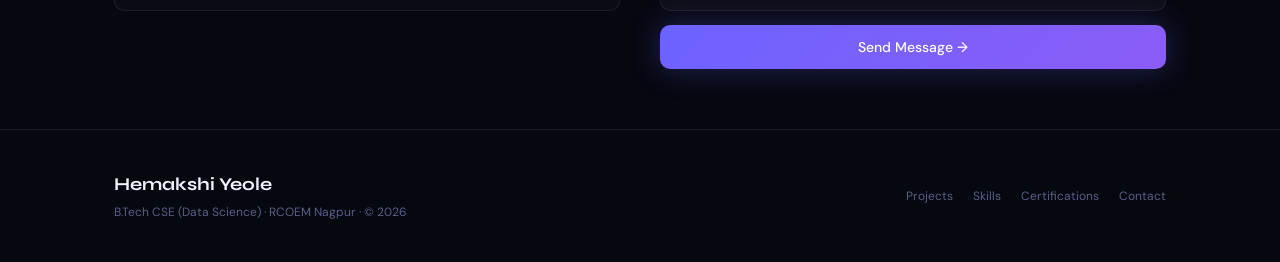
==== commit b9028a0e: "Refactor layout and enhance UI interactions with new styles and button effects" ====
--- a/index.html
+++ b/index.html
@@ -206,8 +206,8 @@
         </div>
       </div>
       <div class="hero-avatar">
-        <!-- Replace with: <img src="assets/photo.jpg" alt="Hemakshi Yeole" style="width:100%;height:100%;object-fit:cover;border-radius:22px;"> -->
-        <div class="hero-avatar-inner">HY</div>
+        <img src="profilPic.jpeg" alt="Hemakshi Yeole" style="width:100%;height:100%;object-fit:cover;border-radius:22px;"> 
+        
       </div>
     </div>
   </div>
@@ -216,23 +216,42 @@
 <div class="section-divider"></div>
 
 <!-- ABOUT -->
-<section id="about">
+<section id="about" style="padding: 60px 0 40px;">
   <div class="wrapper">
     <div class="section-label">About</div>
-    <h2 class="section-heading">Who I am</h2>
-    <div class="about-brief reveal">
-      <p>
-        I'm a <strong>3rd-year Computer Science undergraduate specialising in Data Science</strong>
-        at RCOEM Nagpur. My work spans streaming pipelines, NLP systems, geospatial tools,
-        and reinforcement learning environments — I care about building things that actually run in production.
-      </p>
-      <p>
-        Outside of tech, I lead creatives for <strong>Rotaract RBU</strong> and serve as an Executive at
-        <strong>NSS RCOEM</strong>. I speak English, Hindi, and Marathi.
-      </p>
-      <br/>
-      <a href="pages/skills.html" class="view-all">Explore my skills →</a>
-    </div>
+    <h2 class="section-heading">Who I <span class="accent-word">am</span></h2>
+    <div style="display:grid; grid-template-columns:1fr 1fr; gap:40px; align-items:start;">
+  <div class="reveal">
+    <p style="font-size:15px;color:var(--text2);line-height:1.9;margin-bottom:14px;">
+      I'm a <strong style="color:var(--text);">3rd-year CSE (Data Science)</strong> undergrad at RCOEM Nagpur.
+      My work spans streaming pipelines, NLP systems, geospatial tools, and RL environments —
+      I care about building things that actually run in production.
+    </p>
+    <p style="font-size:15px;color:var(--text2);line-height:1.9;margin-bottom:24px;">
+      Outside of tech I lead creatives for <strong style="color:var(--text);">Rotaract RBU</strong>
+      and serve as Executive at <strong style="color:var(--text);">NSS RCOEM</strong>.
+    </p>
+    <a href="pages/skills.html" class="view-all">Explore my skills →</a>
+  </div>
+  <div class="reveal reveal-delay-2" style="display:flex;flex-direction:column;gap:12px;">
+    <div class="glass" style="padding:18px 20px;display:flex;align-items:center;gap:14px;">
+      <span style="font-size:24px;">🎓</span>
+      <div><div style="font-size:13px;color:var(--text);font-weight:500;">RCOEM Nagpur</div><div style="font-size:12px;color:var(--text3);">B.Tech CSE · 2023–2027</div></div>
+    </div>
+    <div class="glass" style="padding:18px 20px;display:flex;align-items:center;gap:14px;">
+      <span style="font-size:24px;">⭐</span>
+      <div><div style="font-size:13px;color:var(--text);font-weight:500;">CGPA 9.26 / 10</div><div style="font-size:12px;color:var(--text3);">Till 5th Semester</div></div>
+    </div>
+    <div class="glass" style="padding:18px 20px;display:flex;align-items:center;gap:14px;">
+      <span style="font-size:24px;">🏅</span>
+      <div><div style="font-size:13px;color:var(--text);font-weight:500;">2× NPTEL Medals</div><div style="font-size:12px;color:var(--text3);">Gold + Silver</div></div>
+    </div>
+    <div class="glass" style="padding:18px 20px;display:flex;align-items:center;gap:14px;">
+      <span style="font-size:24px;">📍</span>
+      <div><div style="font-size:13px;color:var(--text);font-weight:500;">Nagpur, India</div><div style="font-size:12px;color:var(--text3);">Open to remote / relocation</div></div>
+    </div>
+  </div>
+</div>
   </div>
 </section>
 
@@ -242,7 +261,7 @@
 <section id="skills-preview">
   <div class="wrapper">
     <div class="section-label">Skills</div>
-    <h2 class="section-heading">What I work with</h2>
+    <h2 class="section-heading">What I <span class="accent-word">work with</span></h2>
     <div class="skills-preview reveal">
       <span class="skill-pill">Python</span>
       <span class="skill-pill">Apache Kafka</span>
@@ -265,7 +284,7 @@
 <section id="projects-preview">
   <div class="wrapper">
     <div class="section-label">Featured Projects</div>
-    <h2 class="section-heading">Selected work</h2>
+    <h2 class="section-heading">Selected <span class="accent-word">work</span></h2>
     <div class="projects-preview">
 
       <div class="glass proj-card reveal">
@@ -324,7 +343,7 @@
 <section id="achievements">
   <div class="wrapper">
     <div class="section-label">Achievements</div>
-    <h2 class="section-heading">Recognition</h2>
+    <h2 class="section-heading"><span class="accent-word">Recognition</span></h2>
     <div class="medals reveal">
       <div class="glass medal-card">
         <div class="medal-icon">🥇</div>
--- a/css/style.css
+++ b/css/style.css
@@ -91,7 +91,7 @@
 
 /* ---- LAYOUT ---- */
 .wrapper { position:relative; z-index:1; max-width:1100px; margin:0 auto; padding:0 24px; }
-section { padding:100px 0; }
+section { padding:60px 0; }
 .section-divider { height:1px; background:linear-gradient(90deg,transparent,var(--border),transparent); }
 
 /* ---- LABELS & HEADINGS ---- */
@@ -105,7 +105,7 @@
   font-family: var(--fd); font-size:clamp(32px,5vw,48px); font-weight:700;
   line-height:1.1; color:var(--text); margin-bottom:16px;
 }
-.section-sub { font-size:16px; color:var(--text2); max-width:540px; margin-bottom:60px; line-height:1.7; }
+.section-sub { font-size:16px; color:var(--text2); max-width:700px; margin-bottom:40px; line-height:1.7; }
 
 /* ---- GLASS CARD ---- */
 .glass {
@@ -160,7 +160,7 @@
 .reveal-delay-3 { transition-delay:0.3s; }
 
 /* ---- PAGE HEADER (inner pages) ---- */
-.page-hero { padding:160px 0 80px; }
+.page-hero { padding:120px 0 48px; }
 .page-hero h1 { font-family:var(--fd); font-size:clamp(36px,6vw,64px); font-weight:800; line-height:1; color:var(--text); margin-bottom:16px; }
 .page-hero h1 span { background:linear-gradient(135deg,var(--accent2),var(--accent3)); -webkit-background-clip:text; -webkit-text-fill-color:transparent; background-clip:text; }
 .page-hero p { font-size:16px; color:var(--text2); max-width:520px; line-height:1.8; }
@@ -184,3 +184,55 @@
   nav { display:none; }
   section { padding:60px 0; }
 }
+
+/* Magnetic button feel */
+.btn-primary, .btn-secondary {
+  position: relative;
+  overflow: hidden;
+}
+.btn-primary::after, .btn-secondary::after {
+  content: '';
+  position: absolute;
+  inset: 0;
+  background: radial-gradient(circle at var(--mx,50%) var(--my,50%), rgba(255,255,255,0.12), transparent 60%);
+  opacity: 0;
+  transition: opacity 0.3s;
+}
+.btn-primary:hover::after, .btn-secondary:hover::after { opacity: 1; }
+
+/* Skill pill glow on hover */
+.skill-pill:hover {
+  box-shadow: 0 0 16px rgba(108,99,255,0.25);
+}
+
+/* Nav logo hover */
+.nav-logo:hover { color: var(--accent2); }
+
+/* Stat counter pop */
+.stat-num {
+  transition: transform 0.2s;
+}
+.stat:hover .stat-num { transform: scale(1.08); }
+
+/* Underline link animation — replaces plain "View all" */
+.view-all {
+  position: relative;
+  padding-bottom: 2px;
+}
+.view-all::after {
+  content: '';
+  position: absolute;
+  bottom: 0; left: 0;
+  width: 0; height: 1px;
+  background: var(--accent2);
+  transition: width 0.3s;
+}
+.view-all:hover::after { width: 100%; }
+
+/* Section heading accent word */
+.accent-word {
+  background: linear-gradient(135deg, var(--accent2), var(--accent3));
+  -webkit-background-clip: text;
+  -webkit-text-fill-color: transparent;
+  background-clip: text;
+}
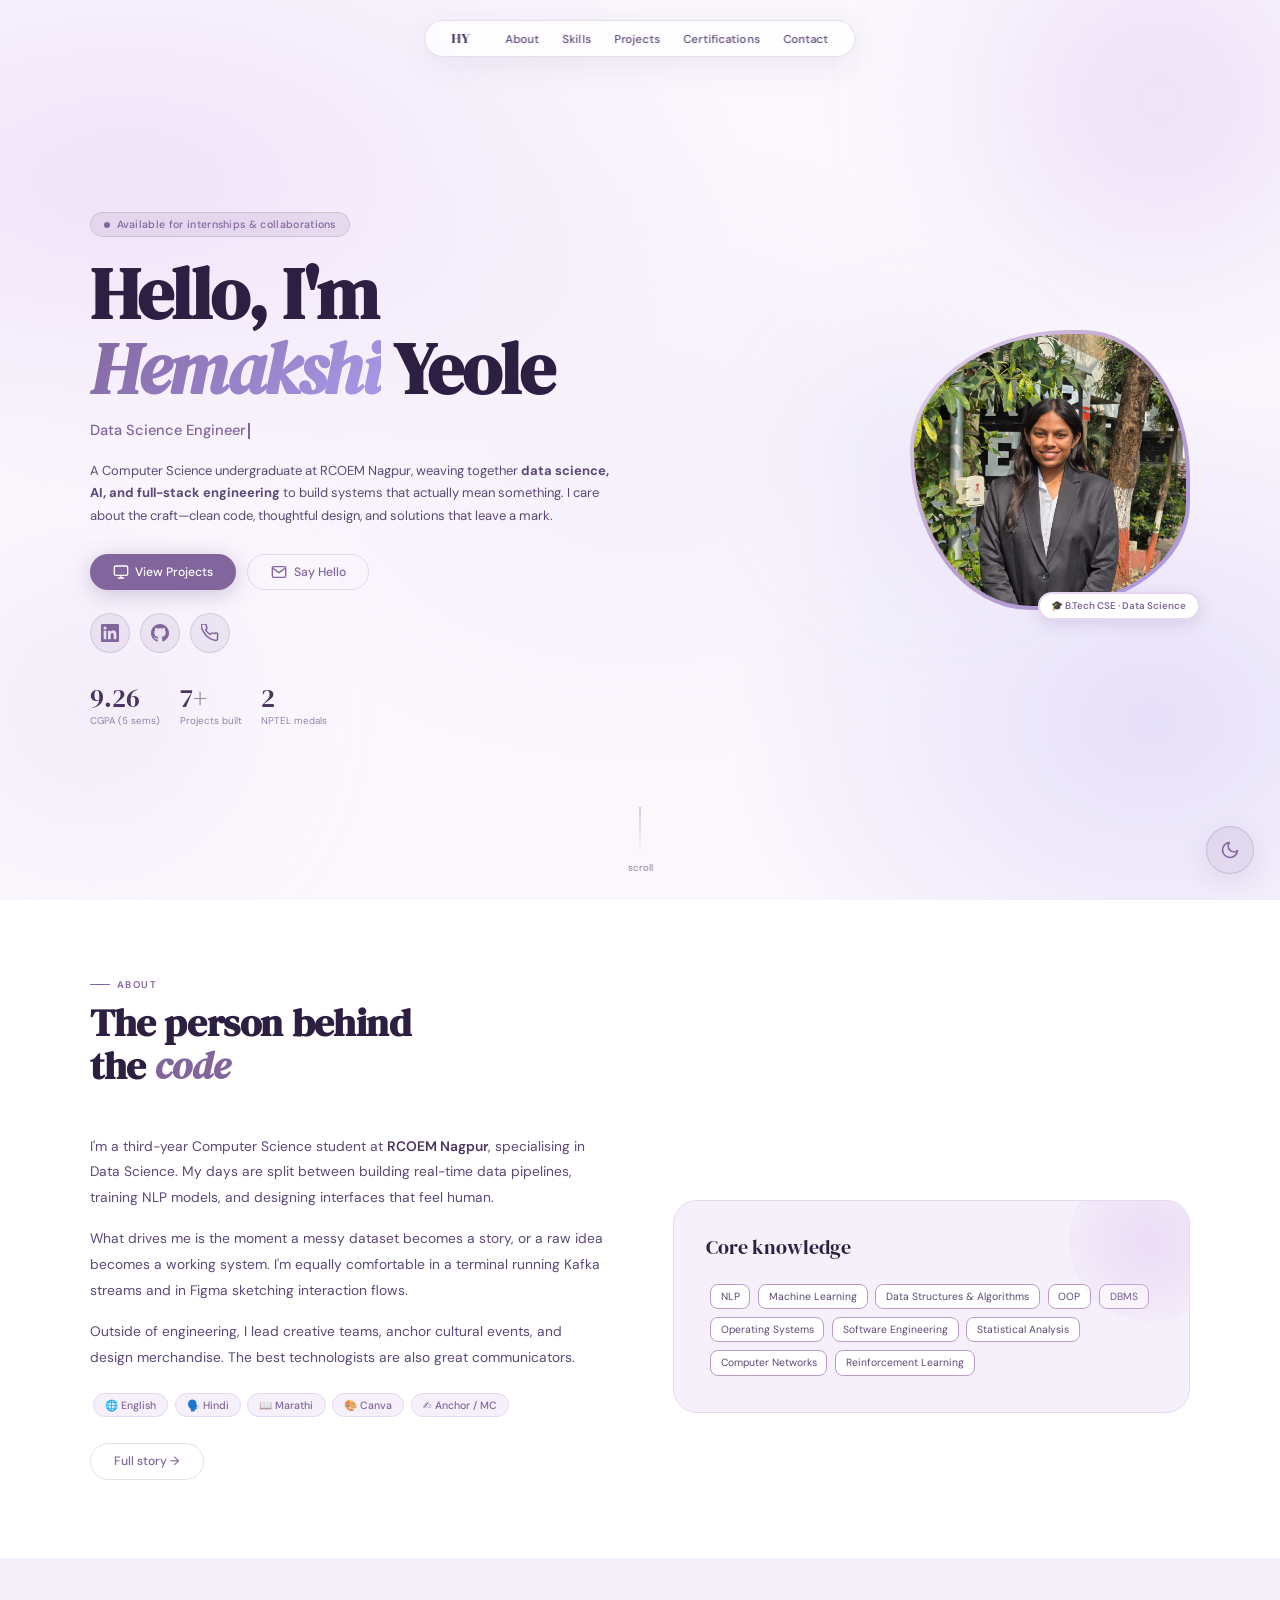
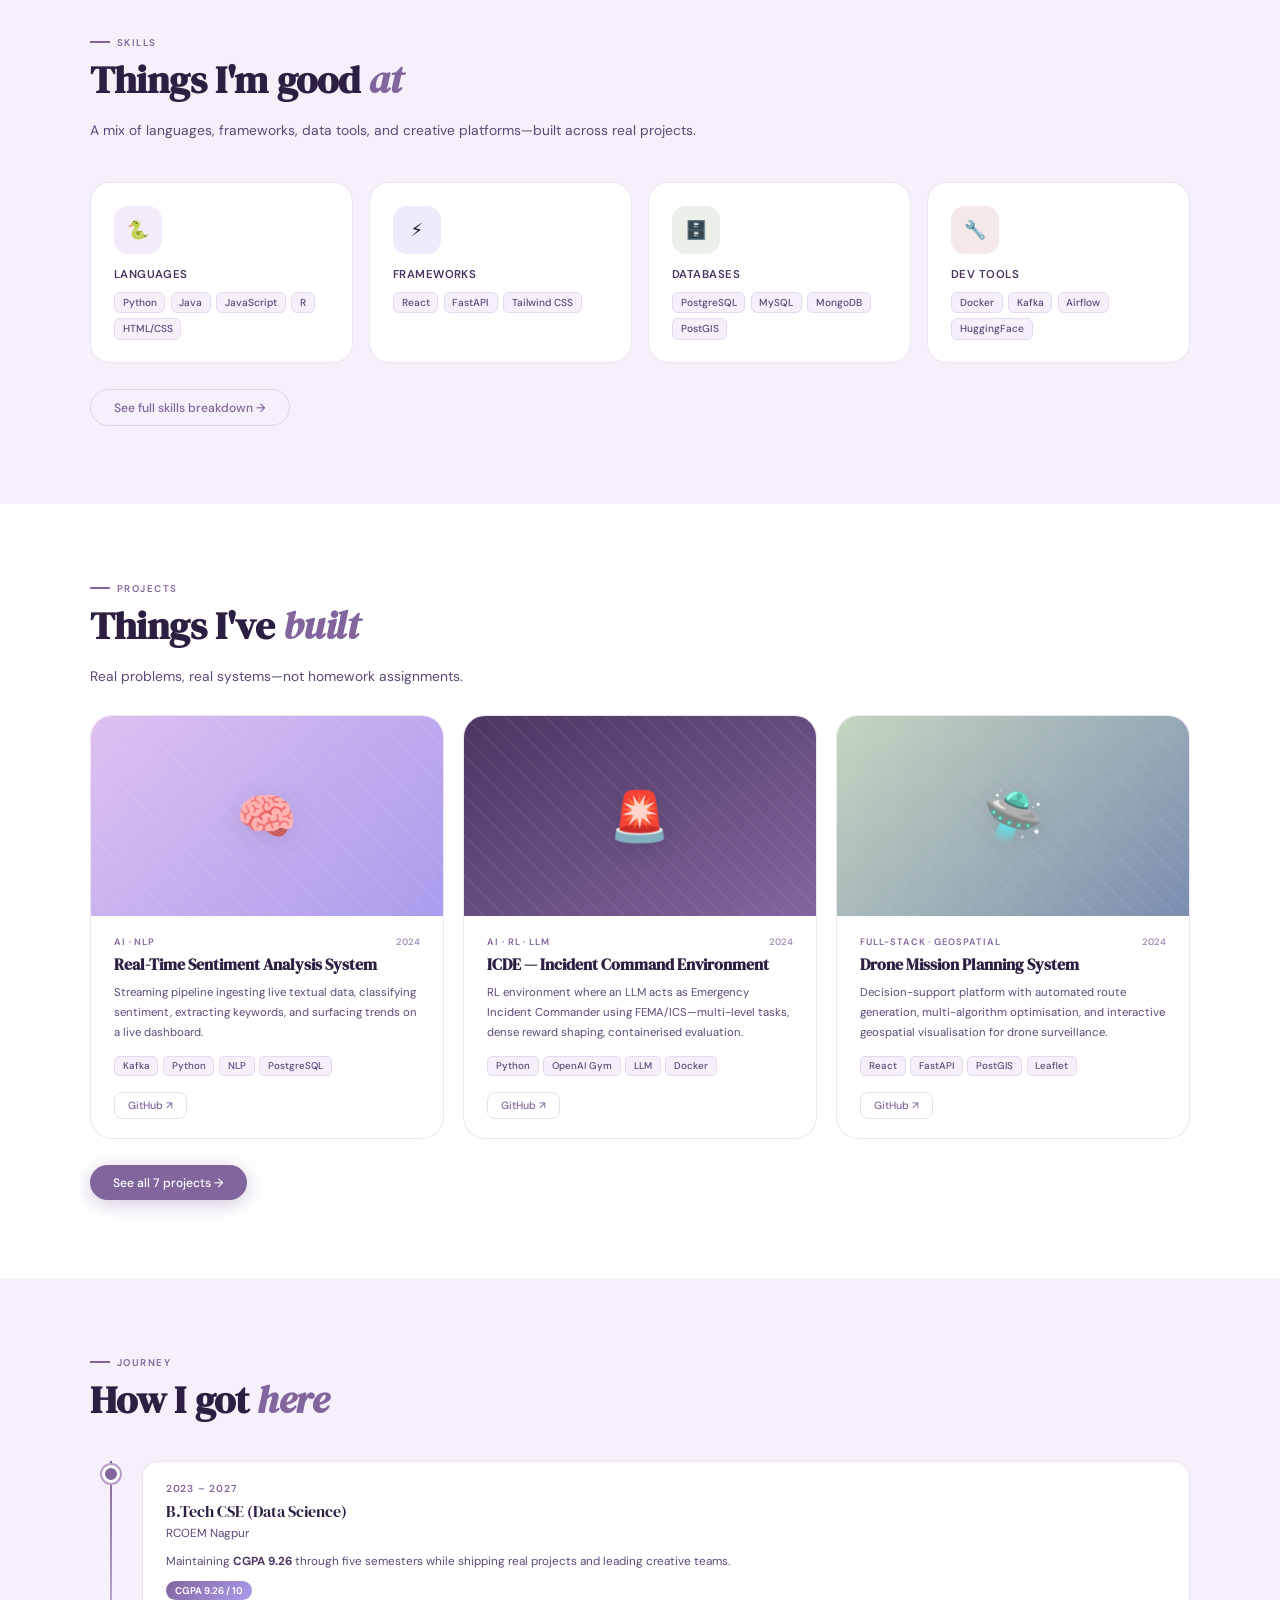
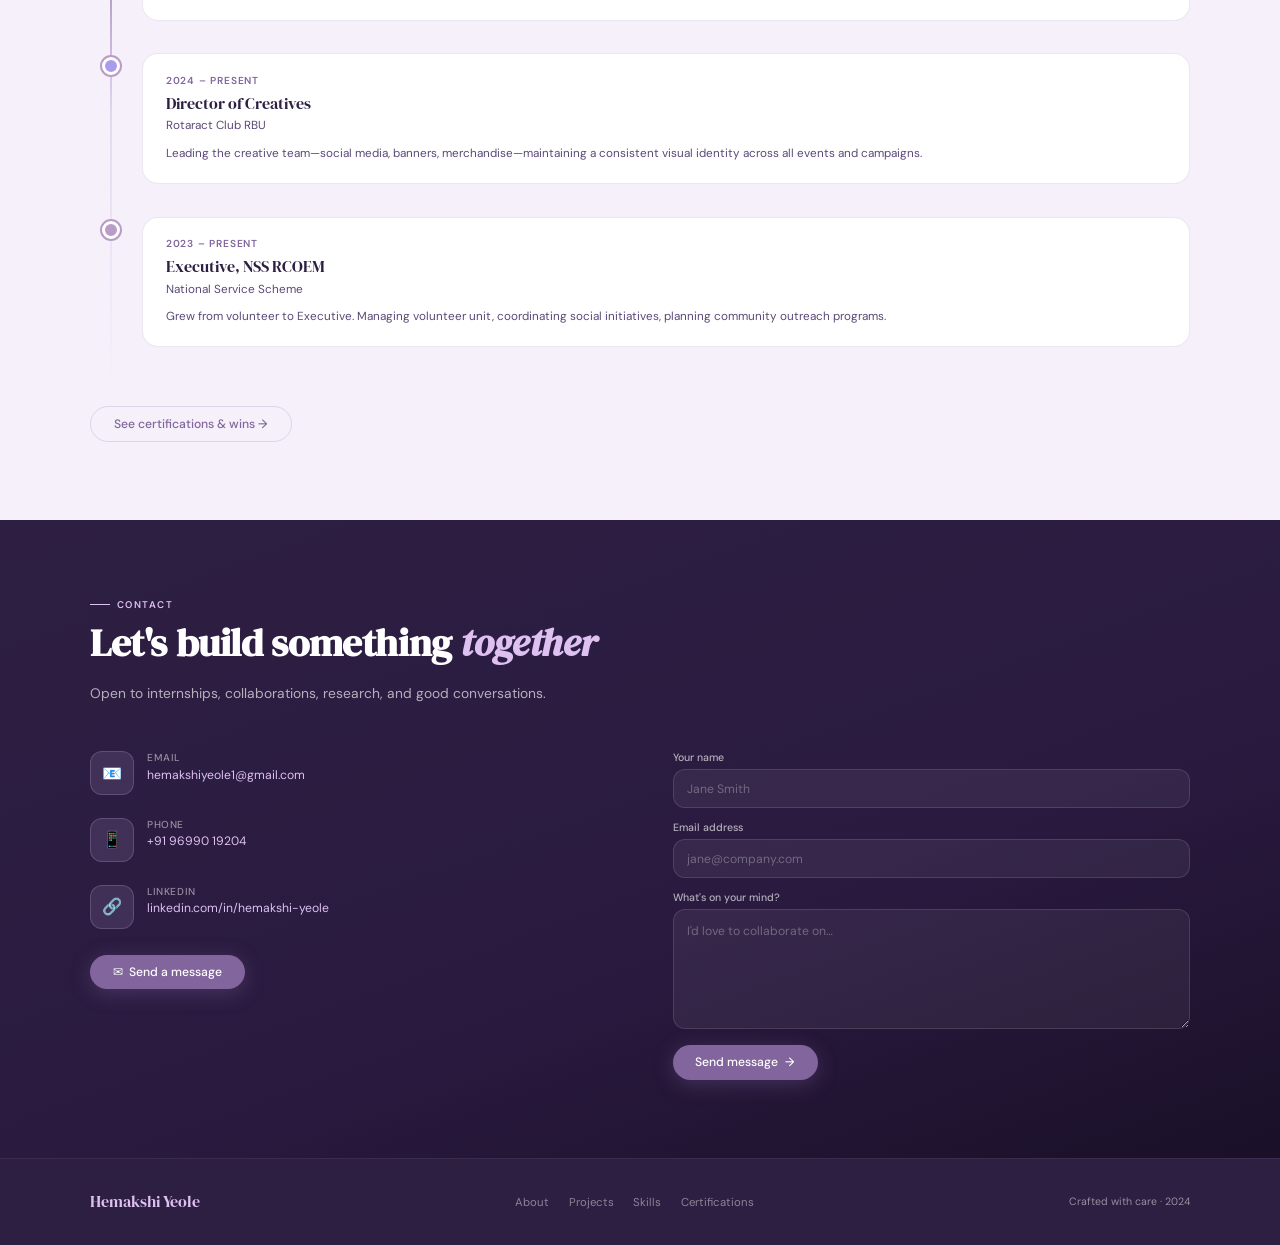
==== commit 40d42d4c: "Add About page with personal narrative and values" ====
--- a/index.html
+++ b/index.html
@@ -3,431 +3,274 @@
 <head>
 <meta charset="UTF-8"/>
 <meta name="viewport" content="width=device-width, initial-scale=1.0"/>
-<title>Hemakshi Yeole — Data Science & AI</title>
-<meta name="description" content="Hemakshi Yeole — B.Tech CSE (Data Science) at RCOEM Nagpur. CGPA 9.26. Building real-time pipelines, ML systems, and intelligent tools."/>
-<meta property="og:title" content="Hemakshi Yeole — Data Science & AI"/>
-<meta property="og:description" content="B.Tech CSE (Data Science) | RCOEM Nagpur | CGPA 9.26"/>
-<meta property="og:type" content="website"/>
+<title>Hemakshi Yeole — CS &amp; Data Science Engineer</title>
+<meta name="description" content="Hemakshi Yeole — Computer Science undergraduate specializing in Data Science, AI and full-stack engineering."/>
+<meta property="og:title"       content="Hemakshi Yeole — Portfolio"/>
+<meta property="og:description" content="CS + Data Science engineer. NLP, AI, full-stack."/>
+<meta property="og:type"        content="website"/>
+<link rel="preconnect" href="https://fonts.googleapis.com"/>
+<link rel="preconnect" href="https://fonts.gstatic.com" crossorigin/>
+<link href="https://fonts.googleapis.com/css2?family=DM+Serif+Display:ital@0;1&family=DM+Sans:ital,opsz,wght@0,9..40,300;0,9..40,400;0,9..40,500;0,9..40,600;1,9..40,300&display=swap" rel="stylesheet"/>
 <link rel="stylesheet" href="css/style.css"/>
 <style>
-/* ---- HERO ---- */
-#hero { min-height:100vh; display:flex; align-items:center; padding-top:100px; }
-.hero-grid { display:grid; grid-template-columns:1fr auto; gap:60px; align-items:center; }
-.hero-badge {
-  display:inline-flex; align-items:center; gap:8px; padding:6px 14px;
-  background:rgba(108,99,255,0.12); border:1px solid rgba(108,99,255,0.3);
-  border-radius:30px; font-size:12px; color:var(--accent2); margin-bottom:24px;
-  animation:fadeUp 0.6s ease both;
-}
-.hero-badge .dot { width:6px; height:6px; background:var(--green); border-radius:50%; animation:pulse 2s infinite; }
-@keyframes pulse { 0%,100%{opacity:1;transform:scale(1)} 50%{opacity:0.5;transform:scale(1.4)} }
-.hero-name {
-  font-family:var(--fd); font-size:clamp(48px,8vw,88px); font-weight:800;
-  line-height:0.95; letter-spacing:-0.02em; color:var(--text);
-  animation:fadeUp 0.6s ease 0.1s both;
-}
-.hero-name span {
-  display:block;
-  background:linear-gradient(135deg,var(--accent2),var(--accent3));
-  -webkit-background-clip:text; -webkit-text-fill-color:transparent; background-clip:text;
-}
-.hero-role { font-size:18px; color:var(--text2); margin:20px 0 32px; font-weight:300; animation:fadeUp 0.6s ease 0.2s both; min-height:28px; }
-.hero-role #typed { color:var(--text); font-weight:400; }
-.hero-role #typed::after { content:'|'; color:var(--accent); animation:blink 1s step-end infinite; }
-@keyframes blink { 0%,100%{opacity:1} 50%{opacity:0} }
-.hero-desc { font-size:15px; color:var(--text2); max-width:480px; line-height:1.8; margin-bottom:40px; animation:fadeUp 0.6s ease 0.3s both; }
-.hero-cta { display:flex; gap:12px; flex-wrap:wrap; animation:fadeUp 0.6s ease 0.4s both; }
-.hero-social { display:flex; gap:12px; margin-top:32px; animation:fadeUp 0.6s ease 0.5s both; }
-.hero-stats { display:flex; gap:20px; margin-top:40px; flex-wrap:wrap; animation:fadeUp 0.6s ease 0.6s both; }
-.stat { text-align:center; flex:1; min-width:70px; }
-.stat-num { font-family:var(--fd); font-size:22px; font-weight:700; color:var(--text); }
-.stat-num span { color:var(--accent2); }
-.stat-label { font-size:11px; color:var(--text3); text-transform:uppercase; letter-spacing:0.05em; }
-.hero-avatar {
-  width:260px; height:320px; border-radius:24px;
-  background:linear-gradient(135deg,rgba(108,99,255,0.2),rgba(56,189,248,0.1));
-  border:1px solid var(--border); display:flex; align-items:center; justify-content:center;
-  position:relative; overflow:hidden; animation:fadeUp 0.6s ease 0.2s both;
-}
-.hero-avatar::before {
-  content:''; position:absolute; inset:-2px;
-  background:linear-gradient(135deg,var(--accent),var(--accent3),transparent);
-  border-radius:26px; z-index:-1; opacity:0.4;
-}
-.hero-avatar-inner {
-  font-family:var(--fd); font-size:72px; font-weight:800;
-  background:linear-gradient(135deg,var(--accent2),var(--accent3));
-  -webkit-background-clip:text; -webkit-text-fill-color:transparent; background-clip:text;
-}
-@keyframes fadeUp { from{opacity:0;transform:translateY(24px)} to{opacity:1;transform:translateY(0)} }
-
-/* ---- ABOUT (homepage — minimal) ---- */
-.about-brief { max-width:680px; }
-.about-brief p { font-size:15px; color:var(--text2); line-height:1.9; margin-bottom:14px; }
-.about-brief p strong { color:var(--text); font-weight:500; }
-
-/* ---- SKILLS PREVIEW ---- */
-.skills-preview { display:flex; flex-wrap:wrap; gap:10px; margin-bottom:32px; }
-.skill-pill {
-  padding:6px 14px; background:rgba(255,255,255,0.04); border:1px solid var(--border);
-  border-radius:20px; font-size:13px; color:var(--text2); transition:all 0.2s; cursor:default;
-}
-.skill-pill:hover { color:var(--text); border-color:var(--accent); background:rgba(108,99,255,0.1); }
-
-/* ---- FEATURED PROJECTS (3 only) ---- */
-.projects-preview { display:grid; grid-template-columns:repeat(auto-fit,minmax(300px,1fr)); gap:20px; margin-bottom:32px; }
-.proj-card { padding:24px; display:flex; flex-direction:column; gap:12px; position:relative; overflow:hidden; }
-.proj-card::before { content:''; position:absolute; top:0;left:0;right:0; height:2px; background:linear-gradient(90deg,var(--accent),var(--accent3)); opacity:0; transition:opacity 0.3s; }
-.proj-card:hover::before { opacity:1; }
-.proj-num { font-size:11px; font-weight:700; color:var(--text3); letter-spacing:0.1em; text-transform:uppercase; }
-.proj-title { font-family:var(--fd); font-size:17px; font-weight:700; color:var(--text); line-height:1.3; }
-.proj-desc { font-size:13px; color:var(--text2); line-height:1.7; flex:1; }
-.proj-tags { display:flex; flex-wrap:wrap; gap:6px; }
-.proj-link {
-  display:inline-flex; align-items:center; gap:6px; font-size:12px; font-weight:500;
-  color:var(--text2); text-decoration:none; padding:6px 14px;
-  border:1px solid var(--border); border-radius:8px; transition:all 0.2s; margin-top:4px; width:fit-content;
-}
-.proj-link:hover { color:var(--accent2); border-color:var(--accent); background:rgba(108,99,255,0.1); }
-.view-all {
-  display:inline-flex; align-items:center; gap:8px; font-size:14px; color:var(--accent2);
-  text-decoration:none; font-weight:500; transition:gap 0.2s;
-}
-.view-all:hover { gap:14px; }
-
-/* ---- ACHIEVEMENTS (2 medals only) ---- */
-.medals { display:flex; gap:16px; flex-wrap:wrap; }
-.medal-card { padding:20px 24px; display:flex; align-items:center; gap:16px; flex:1; min-width:240px; }
-.medal-icon { font-size:36px; flex-shrink:0; }
-.medal-title { font-family:var(--fd); font-size:14px; font-weight:700; color:var(--text); margin-bottom:4px; }
-.medal-sub { font-size:12px; color:var(--text2); }
-.medal-badge {
-  display:inline-block; margin-top:6px; padding:2px 10px; border-radius:20px;
-  font-size:11px; font-weight:600;
-}
-.gold   { background:rgba(251,191,36,0.15); color:var(--amber); border:1px solid rgba(251,191,36,0.3); }
-.silver { background:rgba(148,163,184,0.15); color:#94a3b8; border:1px solid rgba(148,163,184,0.3); }
-
-/* ---- CONTACT ---- */
-.contact-grid { display:grid; grid-template-columns:1fr 1fr; gap:40px; align-items:start; }
-.contact-info h3 { font-family:var(--fd); font-size:28px; font-weight:700; color:var(--text); margin-bottom:12px; }
-.contact-info p { font-size:14px; color:var(--text2); line-height:1.8; margin-bottom:28px; }
-.contact-items { display:flex; flex-direction:column; gap:10px; }
-.contact-item {
-  display:flex; align-items:center; gap:12px; padding:12px 16px;
-  border-radius:var(--r-sm); border:1px solid var(--border);
-  background:rgba(255,255,255,0.02); text-decoration:none; transition:all 0.2s;
-}
-.contact-item:hover { border-color:var(--accent); background:rgba(108,99,255,0.07); }
-.ci-icon { width:34px; height:34px; border-radius:10px; display:flex; align-items:center; justify-content:center; font-size:15px; flex-shrink:0; }
-.ci-text { font-size:13px; color:var(--text); }
-.ci-label { font-size:11px; color:var(--text3); }
-.contact-form { display:flex; flex-direction:column; gap:14px; }
-.form-group { display:flex; flex-direction:column; gap:5px; }
-.form-label { font-size:12px; color:var(--text2); font-weight:500; }
-.form-input, .form-textarea {
-  background:rgba(255,255,255,0.03); border:1px solid var(--border);
-  border-radius:var(--r-sm); color:var(--text); font-family:var(--fb);
-  font-size:14px; padding:11px 16px; outline:none; resize:none; transition:border-color 0.2s;
-}
-.form-input:focus, .form-textarea:focus { border-color:var(--accent); background:rgba(108,99,255,0.05); }
-.form-input::placeholder, .form-textarea::placeholder { color:var(--text3); }
-.form-textarea { height:110px; }
-.btn-submit {
-  padding:13px; background:linear-gradient(135deg,var(--accent),#8b5cf6); color:#fff;
-  border:none; border-radius:var(--r-sm); font-family:var(--fb); font-size:14px;
-  font-weight:500; cursor:pointer; transition:all 0.2s; box-shadow:0 0 30px var(--glow);
-}
-.btn-submit:hover { transform:translateY(-2px); box-shadow:0 0 50px var(--glow); }
-
-@media (max-width:768px) {
-  .hero-grid { grid-template-columns:1fr; }
-  .hero-avatar { display:none; }
-  .hero-cta,.hero-social { justify-content:center; }
-  .contact-grid { grid-template-columns:1fr; }
-  .projects-preview { grid-template-columns:1fr; }
-}
+#hero{min-height:100vh;display:flex;flex-direction:column;justify-content:center;padding:7rem 2rem 4rem;position:relative;overflow:hidden}
+.hero-bg{position:absolute;inset:0;z-index:0;background:radial-gradient(ellipse 80% 60% at 10% 20%,rgba(222,192,241,.35) 0%,transparent 60%),radial-gradient(ellipse 60% 70% at 90% 80%,rgba(170,156,237,.25) 0%,transparent 55%),radial-gradient(ellipse 50% 50% at 50% 50%,rgba(229,217,242,.2) 0%,transparent 70%),var(--surface-base)}
+.orb-1{width:400px;height:400px;top:-100px;right:-80px;background:radial-gradient(circle,var(--lilac),transparent);opacity:.5;animation-delay:0s}
+.orb-2{width:300px;height:300px;bottom:5%;left:-60px;background:radial-gradient(circle,var(--lavender),transparent);opacity:.5;animation-delay:-3s}
+.orb-3{width:200px;height:200px;top:40%;right:20%;background:radial-gradient(circle,var(--periwinkle),transparent);opacity:.3;animation-delay:-5s}
+.hero-inner{max-width:1100px;margin:0 auto;width:100%;position:relative;z-index:1;display:grid;grid-template-columns:1fr auto;gap:4rem;align-items:center}
+.hero-tag{display:inline-flex;align-items:center;gap:.5rem;background:rgba(130,101,157,.12);border:1px solid rgba(130,101,157,.2);color:var(--plum);padding:.4rem 1rem;border-radius:50px;font-size:.8125rem;font-weight:500;letter-spacing:.03em;margin-bottom:1.5rem;opacity:0;animation:slide-up .6s var(--ease-out) .2s forwards}
+.hero-tag .dot{width:6px;height:6px;border-radius:50%;background:var(--plum);animation:pulse 2s ease infinite}
+.hero-name{font-family:var(--font-display);font-size:clamp(3rem,7vw,5.5rem);line-height:1.05;letter-spacing:-.02em;color:var(--ink);opacity:0;animation:slide-up .7s var(--ease-out) .35s forwards}
+.hero-name em{font-style:italic;background:linear-gradient(135deg,var(--plum),var(--periwinkle));-webkit-background-clip:text;-webkit-text-fill-color:transparent;background-clip:text}
+.hero-role{margin-top:1rem;font-size:1.125rem;font-weight:400;color:var(--text-secondary);opacity:0;animation:slide-up .7s var(--ease-out) .5s forwards}
+#typewriter-wrap{display:inline;font-weight:500;color:var(--plum)}
+#typewriter-cursor{display:inline-block;width:2px;height:1.1em;background:var(--plum);margin-left:2px;vertical-align:middle;animation:blink 1s step-end infinite}
+.hero-bio{margin-top:1.5rem;max-width:520px;font-size:1rem;line-height:1.75;color:var(--text-secondary);opacity:0;animation:slide-up .7s var(--ease-out) .65s forwards}
+.hero-ctas{display:flex;flex-wrap:wrap;gap:.875rem;margin-top:2rem;opacity:0;animation:slide-up .7s var(--ease-out) .8s forwards}
+.hero-socials{display:flex;gap:.75rem;margin-top:1.75rem;opacity:0;animation:slide-up .7s var(--ease-out) .95s forwards}
+.hero-stats{display:flex;gap:1.5rem;margin-top:2.5rem;opacity:0;animation:slide-up .7s var(--ease-out) 1.1s forwards}
+.stat-num{font-family:var(--font-display);font-size:2rem;color:var(--deep);line-height:1}
+.stat-label{font-size:.75rem;color:var(--text-muted);margin-top:.2rem}
+.hero-visual{opacity:0;animation:slide-up .8s var(--ease-out) .4s forwards;position:relative}
+.avatar-ring{width:280px;height:280px;border-radius:60% 40% 55% 45%/45% 55% 40% 60%;background:linear-gradient(135deg,var(--lavender),var(--mauve),var(--periwinkle));padding:4px;animation:morph 8s ease-in-out infinite}
+.avatar-inner{width:100%;height:100%;border-radius:inherit;background:var(--fog);display:flex;align-items:center;justify-content:center;font-family:var(--font-display);font-size:5rem;position:relative;overflow:hidden}
+.avatar-inner::after{content:'';position:absolute;font-size:5rem;background:linear-gradient(135deg,var(--plum),var(--periwinkle));-webkit-background-clip:text;-webkit-text-fill-color:transparent;background-clip:text}
+.avatar-badge{position:absolute;bottom:-10px;right:-10px;background:#fff;border:2px solid var(--lavender);border-radius:50px;padding:.4rem .9rem;font-size:.75rem;font-weight:600;color:var(--plum);box-shadow:0 4px 16px rgba(130,101,157,.2);white-space:nowrap}
+.scroll-hint{position:absolute;bottom:2rem;left:50%;transform:translateX(-50%);display:flex;flex-direction:column;align-items:center;gap:.5rem;color:var(--text-muted);font-size:.75rem;z-index:1;opacity:0;animation:fade-in 1s ease 1.5s forwards}
+.scroll-line{width:1px;height:48px;background:linear-gradient(to bottom,var(--mauve),transparent);animation:scroll-line 2s ease infinite}
+#about{background:var(--surface-white)}
+.about-grid{display:grid;grid-template-columns:1fr 1fr;gap:5rem;align-items:center;margin-top:3.5rem}
+.about-text p{font-size:1.0625rem;line-height:1.85;color:var(--text-secondary);margin-bottom:1.25rem}
+.about-text p strong{color:var(--deep);font-weight:600}
+#skills{background:var(--fog)}
+.skills-categories{display:grid;grid-template-columns:repeat(auto-fit,minmax(240px,1fr));gap:1.25rem;margin-top:3rem}
+#projects{background:var(--surface-white)}
+.projects-grid{display:grid;grid-template-columns:repeat(auto-fill,minmax(340px,1fr));gap:1.5rem;margin-top:2rem}
+#experience{background:var(--fog)}
+.timeline{position:relative;margin-top:3rem}
+.timeline::before{content:'';position:absolute;left:20px;top:0;bottom:0;width:2px;background:linear-gradient(to bottom,var(--plum),var(--lavender),transparent)}
+.timeline-item{padding:0 0 2.5rem 4rem;position:relative}
+.timeline-dot{position:absolute;left:12px;top:4px;width:18px;height:18px;border-radius:50%;background:var(--plum);border:3px solid #fff;box-shadow:0 0 0 2px var(--mauve);z-index:1}
+.timeline-card{background:var(--surface-white);border-radius:16px;border:1px solid var(--border-soft);padding:1.5rem 1.75rem;transition:transform .3s var(--ease-bounce),box-shadow .3s}
+.timeline-card:hover{transform:translateX(4px);box-shadow:var(--shadow-md)}
+.timeline-date{font-size:.78rem;color:var(--plum);font-weight:600;letter-spacing:.08em;text-transform:uppercase;margin-bottom:.4rem}
+.timeline-title{font-family:var(--font-display);font-size:1.25rem;color:var(--ink);margin-bottom:.25rem}
+.timeline-sub{font-size:.9rem;color:var(--text-secondary);margin-bottom:.75rem}
+.timeline-body{font-size:.9rem;color:var(--text-secondary);line-height:1.75}
+.timeline-badge{display:inline-block;background:linear-gradient(135deg,var(--plum),var(--periwinkle));color:#fff;padding:.25rem .7rem;border-radius:50px;font-size:.75rem;font-weight:600;margin-top:.75rem}
+#contact{background:linear-gradient(160deg,var(--ink) 0%,#2a1a40 60%,#1a1028 100%);color:#fff}
+#contact .section-label{color:var(--lilac)}
+#contact .section-label::before{background:var(--lilac)}
+#contact .section-title{color:#fff}
+#contact .section-title em{color:var(--lilac)}
+#contact .section-desc{color:rgba(255,255,255,.65)}
+.contact-grid{display:grid;grid-template-columns:1fr 1fr;gap:5rem;margin-top:3.5rem;align-items:start}
+.contact-info-item{display:flex;gap:1rem;align-items:flex-start;margin-bottom:1.75rem}
+.contact-icon{width:44px;height:44px;border-radius:12px;background:rgba(222,192,241,.12);border:1px solid rgba(222,192,241,.2);display:flex;align-items:center;justify-content:center;font-size:1.25rem;flex-shrink:0}
+.contact-info-label{font-size:.78rem;color:rgba(255,255,255,.5);margin-bottom:.2rem;font-weight:500;letter-spacing:.06em;text-transform:uppercase}
+.contact-info-value{color:rgba(255,255,255,.9);font-size:.9375rem}
+.contact-info-value a{color:var(--lilac);text-decoration:none}
+.contact-info-value a:hover{text-decoration:underline}
+@media(max-width:900px){.hero-inner{grid-template-columns:1fr;gap:2.5rem}.hero-visual{display:none}.about-grid{grid-template-columns:1fr;gap:2.5rem}.contact-grid{grid-template-columns:1fr;gap:3rem}}
+@media(max-width:600px){.projects-grid{grid-template-columns:1fr}.hero-stats{gap:1rem}}
 </style>
 </head>
 <body>
 <div id="progress-bar"></div>
-<div class="bg-blobs" aria-hidden="true">
-  <div class="blob blob1"></div><div class="blob blob2"></div><div class="blob blob3"></div>
-</div>
-
-<!-- NAV -->
-<nav>
+<div id="cursor-glow"></div>
+
+<nav class="navbar" id="navbar">
   <a href="index.html" class="nav-logo">HY</a>
-  <a href="#about">About</a>
-  <a href="pages/projects.html">Projects</a>
-  <a href="pages/skills.html">Skills</a>
-  <a href="pages/certifications.html">Certifications</a>
-  <a href="#contact">Contact</a>
+  <ul class="nav-links">
+    <li><a href="pages/about.html">About</a></li>
+    <li><a href="pages/skills.html">Skills</a></li>
+    <li><a href="pages/projects.html">Projects</a></li>
+    <li><a href="pages/certifications.html">Certifications</a></li>
+    <li><a href="#contact">Contact</a></li>
+  </ul>
 </nav>
 
-<!-- HERO -->
 <section id="hero">
-  <div class="wrapper">
-    <div class="hero-grid">
-      <div>
-        <div class="hero-badge"><span class="dot"></span>Open to opportunities · Nagpur, India</div>
-        <h1 class="hero-name">Hemakshi<span>Yeole</span></h1>
-        <p class="hero-role"><span id="typed"></span></p>
-        <p class="hero-desc">
-          B.Tech CSE (Data Science) at RCOEM Nagpur — CGPA 9.26.
-          I build real-time data pipelines, NLP systems, and ML tools
-          that go beyond notebooks into production.
-        </p>
-        <div class="hero-cta">
-          <a href="pages/projects.html" class="btn-primary">
-            <svg width="14" height="14" viewBox="0 0 24 24" fill="none" stroke="currentColor" stroke-width="2"><rect x="3" y="3" width="7" height="7"/><rect x="14" y="3" width="7" height="7"/><rect x="14" y="14" width="7" height="7"/><rect x="3" y="14" width="7" height="7"/></svg>
-            View Projects
-          </a>
-          <a href="assets/HemakshiYeole_CV.pdf" download class="btn-secondary">
-            <svg width="14" height="14" viewBox="0 0 24 24" fill="none" stroke="currentColor" stroke-width="2"><path d="M21 15v4a2 2 0 0 1-2 2H5a2 2 0 0 1-2-2v-4"/><polyline points="7 10 12 15 17 10"/><line x1="12" y1="15" x2="12" y2="3"/></svg>
-            Download CV
-          </a>
-        </div>
-        <div class="hero-social">
-          <a href="https://github.com/hemakshiyeole01" target="_blank" class="social-link" title="GitHub">
-            <svg width="15" height="15" viewBox="0 0 24 24" fill="currentColor"><path d="M12 0C5.37 0 0 5.37 0 12c0 5.31 3.435 9.795 8.205 11.385.6.105.825-.255.825-.57 0-.285-.015-1.23-.015-2.235-3.015.555-3.795-.735-4.035-1.41-.135-.345-.72-1.41-1.23-1.695-.42-.225-1.02-.78-.015-.795.945-.015 1.62.87 1.845 1.23 1.08 1.815 2.805 1.305 3.495.99.105-.78.42-1.305.765-1.605-2.67-.3-5.46-1.335-5.46-5.925 0-1.305.465-2.385 1.23-3.225-.12-.3-.54-1.53.12-3.18 0 0 1.005-.315 3.3 1.23.96-.27 1.98-.405 3-.405s2.04.135 3 .405c2.295-1.56 3.3-1.23 3.3-1.23.66 1.65.24 2.88.12 3.18.765.84 1.23 1.905 1.23 3.225 0 4.605-2.805 5.625-5.475 5.925.435.375.81 1.095.81 2.22 0 1.605-.015 2.895-.015 3.3 0 .315.225.69.825.57A12.02 12.02 0 0 0 24 12c0-6.63-5.37-12-12-12z"/></svg>
-          </a>
-          <a href="https://www.linkedin.com/in/hemakshi-yeole" target="_blank" class="social-link" title="LinkedIn">
-            <svg width="15" height="15" viewBox="0 0 24 24" fill="currentColor"><path d="M20.447 20.452h-3.554v-5.569c0-1.328-.027-3.037-1.852-3.037-1.853 0-2.136 1.445-2.136 2.939v5.667H9.351V9h3.414v1.561h.046c.477-.9 1.637-1.85 3.37-1.85 3.601 0 4.267 2.37 4.267 5.455v6.286zM5.337 7.433a2.062 2.062 0 0 1-2.063-2.065 2.064 2.064 0 1 1 2.063 2.065zm1.782 13.019H3.555V9h3.564v11.452zM22.225 0H1.771C.792 0 0 .774 0 1.729v20.542C0 23.227.792 24 1.771 24h20.451C23.2 24 24 23.227 24 22.271V1.729C24 .774 23.2 0 22.222 0h.003z"/></svg>
-          </a>
-          <a href="mailto:hemakshiyeole1@gmail.com" class="social-link" title="Email">
-            <svg width="15" height="15" viewBox="0 0 24 24" fill="none" stroke="currentColor" stroke-width="2"><path d="M4 4h16c1.1 0 2 .9 2 2v12c0 1.1-.9 2-2 2H4c-1.1 0-2-.9-2-2V6c0-1.1.9-2 2-2z"/><polyline points="22,6 12,12 2,6"/></svg>
-          </a>
-        </div>
-        <div class="hero-stats">
-          <div class="stat"><div class="stat-num">9.26<span>/10</span></div><div class="stat-label">CGPA</div></div>
-          <div class="stat"><div class="stat-num">7<span>+</span></div><div class="stat-label">Projects</div></div>
-          <div class="stat"><div class="stat-num">2<span>x</span></div><div class="stat-label">NPTEL Medals</div></div>
-        </div>
-      </div>
-      <div class="hero-avatar">
-        <img src="profilPic.jpeg" alt="Hemakshi Yeole" style="width:100%;height:100%;object-fit:cover;border-radius:22px;"> 
-        
-      </div>
-    </div>
-  </div>
-</section>
-
-<div class="section-divider"></div>
-
-<!-- ABOUT -->
-<section id="about" style="padding: 60px 0 40px;">
-  <div class="wrapper">
-    <div class="section-label">About</div>
-    <h2 class="section-heading">Who I <span class="accent-word">am</span></h2>
-    <div style="display:grid; grid-template-columns:1fr 1fr; gap:40px; align-items:start;">
-  <div class="reveal">
-    <p style="font-size:15px;color:var(--text2);line-height:1.9;margin-bottom:14px;">
-      I'm a <strong style="color:var(--text);">3rd-year CSE (Data Science)</strong> undergrad at RCOEM Nagpur.
-      My work spans streaming pipelines, NLP systems, geospatial tools, and RL environments —
-      I care about building things that actually run in production.
-    </p>
-    <p style="font-size:15px;color:var(--text2);line-height:1.9;margin-bottom:24px;">
-      Outside of tech I lead creatives for <strong style="color:var(--text);">Rotaract RBU</strong>
-      and serve as Executive at <strong style="color:var(--text);">NSS RCOEM</strong>.
-    </p>
-    <a href="pages/skills.html" class="view-all">Explore my skills →</a>
-  </div>
-  <div class="reveal reveal-delay-2" style="display:flex;flex-direction:column;gap:12px;">
-    <div class="glass" style="padding:18px 20px;display:flex;align-items:center;gap:14px;">
-      <span style="font-size:24px;">🎓</span>
-      <div><div style="font-size:13px;color:var(--text);font-weight:500;">RCOEM Nagpur</div><div style="font-size:12px;color:var(--text3);">B.Tech CSE · 2023–2027</div></div>
-    </div>
-    <div class="glass" style="padding:18px 20px;display:flex;align-items:center;gap:14px;">
-      <span style="font-size:24px;">⭐</span>
-      <div><div style="font-size:13px;color:var(--text);font-weight:500;">CGPA 9.26 / 10</div><div style="font-size:12px;color:var(--text3);">Till 5th Semester</div></div>
-    </div>
-    <div class="glass" style="padding:18px 20px;display:flex;align-items:center;gap:14px;">
-      <span style="font-size:24px;">🏅</span>
-      <div><div style="font-size:13px;color:var(--text);font-weight:500;">2× NPTEL Medals</div><div style="font-size:12px;color:var(--text3);">Gold + Silver</div></div>
-    </div>
-    <div class="glass" style="padding:18px 20px;display:flex;align-items:center;gap:14px;">
-      <span style="font-size:24px;">📍</span>
-      <div><div style="font-size:13px;color:var(--text);font-weight:500;">Nagpur, India</div><div style="font-size:12px;color:var(--text3);">Open to remote / relocation</div></div>
-    </div>
-  </div>
-</div>
-  </div>
-</section>
-
-<div class="section-divider"></div>
-
-<!-- SKILLS PREVIEW -->
-<section id="skills-preview">
-  <div class="wrapper">
-    <div class="section-label">Skills</div>
-    <h2 class="section-heading">What I <span class="accent-word">work with</span></h2>
-    <div class="skills-preview reveal">
-      <span class="skill-pill">Python</span>
-      <span class="skill-pill">Apache Kafka</span>
-      <span class="skill-pill">Apache Airflow</span>
-      <span class="skill-pill">Docker</span>
-      <span class="skill-pill">NLP</span>
-      <span class="skill-pill">PostgreSQL</span>
-      <span class="skill-pill">Power BI</span>
-      <span class="skill-pill">FastAPI</span>
-      <span class="skill-pill">HuggingFace</span>
-      <span class="skill-pill">React</span>
-    </div>
-    <a href="pages/skills.html" class="view-all reveal reveal-delay-1">View full skill set →</a>
-  </div>
-</section>
-
-<div class="section-divider"></div>
-
-<!-- FEATURED PROJECTS -->
-<section id="projects-preview">
-  <div class="wrapper">
-    <div class="section-label">Featured Projects</div>
-    <h2 class="section-heading">Selected <span class="accent-word">work</span></h2>
-    <div class="projects-preview">
-
-      <div class="glass proj-card reveal">
-        <div class="proj-num">01 — Featured</div>
-        <div class="proj-title">ICDE — Incident Command Decision Environment</div>
-        <p class="proj-desc">A reinforcement learning environment where an LLM agent acts as an Emergency Incident Commander, using the FEMA/ICS framework with dense reward shaping.</p>
-        <div class="proj-tags">
-          <span class="tag">RL</span>
-          <span class="tag blue">LLM Agents</span>
-          <span class="tag green">Docker</span>
-        </div>
-        <a href="https://github.com/hemakshiyeole01" target="_blank" class="proj-link">
-          <svg width="12" height="12" viewBox="0 0 24 24" fill="currentColor"><path d="M12 0C5.37 0 0 5.37 0 12c0 5.31 3.435 9.795 8.205 11.385.6.105.825-.255.825-.57 0-.285-.015-1.23-.015-2.235-3.015.555-3.795-.735-4.035-1.41-.135-.345-.72-1.41-1.23-1.695-.42-.225-1.02-.78-.015-.795.945-.015 1.62.87 1.845 1.23 1.08 1.815 2.805 1.305 3.495.99.105-.78.42-1.305.765-1.605-2.67-.3-5.46-1.335-5.46-5.925 0-1.305.465-2.385 1.23-3.225-.12-.3-.54-1.53.12-3.18 0 0 1.005-.315 3.3 1.23.96-.27 1.98-.405 3-.405s2.04.135 3 .405c2.295-1.56 3.3-1.23 3.3-1.23.66 1.65.24 2.88.12 3.18.765.84 1.23 1.905 1.23 3.225 0 4.605-2.805 5.625-5.475 5.925.435.375.81 1.095.81 2.22 0 1.605-.015 2.895-.015 3.3 0 .315.225.69.825.57A12.02 12.02 0 0 0 24 12c0-6.63-5.37-12-12-12z"/></svg>
-          GitHub
+  <div class="hero-bg"></div>
+  <div class="hero-orb orb-1"></div><div class="hero-orb orb-2"></div><div class="hero-orb orb-3"></div>
+  <div class="hero-inner">
+    <div class="hero-content">
+      <div class="hero-tag"><span class="dot"></span>Available for internships &amp; collaborations</div>
+      <h1 class="hero-name">Hello, I'm<br/><em>Hemakshi</em> Yeole</h1>
+      <p class="hero-role"><span id="typewriter-wrap"></span><span id="typewriter-cursor"></span></p>
+      <p class="hero-bio">A Computer Science undergraduate at RCOEM Nagpur, weaving together <strong>data science, AI, and full-stack engineering</strong> to build systems that actually mean something. I care about the craft—clean code, thoughtful design, and solutions that leave a mark.</p>
+      <div class="hero-ctas">
+        <a href="pages/projects.html" class="btn-primary">
+          <svg width="16" height="16" viewBox="0 0 24 24" fill="none" stroke="currentColor" stroke-width="2" stroke-linecap="round" stroke-linejoin="round"><rect x="2" y="3" width="20" height="14" rx="2"/><line x1="8" y1="21" x2="16" y2="21"/><line x1="12" y1="17" x2="12" y2="21"/></svg>
+          View Projects
         </a>
-      </div>
-
-      <div class="glass proj-card reveal reveal-delay-1">
-        <div class="proj-num">02</div>
-        <div class="proj-title">Real-Time Sentiment Analysis Pipeline</div>
-        <p class="proj-desc">End-to-end streaming pipeline using Kafka to classify live textual data and visualise public sentiment trends on an interactive dashboard.</p>
-        <div class="proj-tags">
-          <span class="tag">Kafka</span>
-          <span class="tag blue">NLP</span>
-          <span class="tag green">Python</span>
-        </div>
-        <a href="https://github.com/hemakshiyeole01" target="_blank" class="proj-link">
-          <svg width="12" height="12" viewBox="0 0 24 24" fill="currentColor"><path d="M12 0C5.37 0 0 5.37 0 12c0 5.31 3.435 9.795 8.205 11.385.6.105.825-.255.825-.57 0-.285-.015-1.23-.015-2.235-3.015.555-3.795-.735-4.035-1.41-.135-.345-.72-1.41-1.23-1.695-.42-.225-1.02-.78-.015-.795.945-.015 1.62.87 1.845 1.23 1.08 1.815 2.805 1.305 3.495.99.105-.78.42-1.305.765-1.605-2.67-.3-5.46-1.335-5.46-5.925 0-1.305.465-2.385 1.23-3.225-.12-.3-.54-1.53.12-3.18 0 0 1.005-.315 3.3 1.23.96-.27 1.98-.405 3-.405s2.04.135 3 .405c2.295-1.56 3.3-1.23 3.3-1.23.66 1.65.24 2.88.12 3.18.765.84 1.23 1.905 1.23 3.225 0 4.605-2.805 5.625-5.475 5.925.435.375.81 1.095.81 2.22 0 1.605-.015 2.895-.015 3.3 0 .315.225.69.825.57A12.02 12.02 0 0 0 24 12c0-6.63-5.37-12-12-12z"/></svg>
-          GitHub
+        <a href="mailto:hemakshiyeole1@gmail.com" class="btn-secondary">
+          <svg width="16" height="16" viewBox="0 0 24 24" fill="none" stroke="currentColor" stroke-width="2" stroke-linecap="round" stroke-linejoin="round"><path d="M4 4h16c1.1 0 2 .9 2 2v12c0 1.1-.9 2-2 2H4c-1.1 0-2-.9-2-2V6c0-1.1.9-2 2-2z"/><polyline points="22,6 12,13 2,6"/></svg>
+          Say Hello
         </a>
       </div>
-
-      <div class="glass proj-card reveal reveal-delay-2">
-        <div class="proj-num">03</div>
-        <div class="proj-title">Drone Mission Planning & Efficiency Analysis</div>
-        <p class="proj-desc">Full-stack decision support system for drone route optimisation with geospatial visualisation, path-planning algorithms, and downloadable mission reports.</p>
-        <div class="proj-tags">
-          <span class="tag">PostGIS</span>
-          <span class="tag blue">Geospatial</span>
-          <span class="tag green">Full Stack</span>
-        </div>
-        <a href="https://github.com/hemakshiyeole01" target="_blank" class="proj-link">
-          <svg width="12" height="12" viewBox="0 0 24 24" fill="currentColor"><path d="M12 0C5.37 0 0 5.37 0 12c0 5.31 3.435 9.795 8.205 11.385.6.105.825-.255.825-.57 0-.285-.015-1.23-.015-2.235-3.015.555-3.795-.735-4.035-1.41-.135-.345-.72-1.41-1.23-1.695-.42-.225-1.02-.78-.015-.795.945-.015 1.62.87 1.845 1.23 1.08 1.815 2.805 1.305 3.495.99.105-.78.42-1.305.765-1.605-2.67-.3-5.46-1.335-5.46-5.925 0-1.305.465-2.385 1.23-3.225-.12-.3-.54-1.53.12-3.18 0 0 1.005-.315 3.3 1.23.96-.27 1.98-.405 3-.405s2.04.135 3 .405c2.295-1.56 3.3-1.23 3.3-1.23.66 1.65.24 2.88.12 3.18.765.84 1.23 1.905 1.23 3.225 0 4.605-2.805 5.625-5.475 5.925.435.375.81 1.095.81 2.22 0 1.605-.015 2.895-.015 3.3 0 .315.225.69.825.57A12.02 12.02 0 0 0 24 12c0-6.63-5.37-12-12-12z"/></svg>
-          GitHub
-        </a>
-      </div>
-
-    </div>
-    <a href="pages/projects.html" class="view-all reveal">View all projects →</a>
-  </div>
-</section>
-
-<div class="section-divider"></div>
-
-<!-- ACHIEVEMENTS — medals only -->
-<section id="achievements">
-  <div class="wrapper">
-    <div class="section-label">Achievements</div>
-    <h2 class="section-heading"><span class="accent-word">Recognition</span></h2>
-    <div class="medals reveal">
-      <div class="glass medal-card">
-        <div class="medal-icon">🥇</div>
-        <div>
-          <div class="medal-title">NPTEL Gold Medal</div>
-          <div class="medal-sub">Descriptive Statistics with R Software</div>
-          <span class="medal-badge gold">SWAYAM NPTEL</span>
-        </div>
-      </div>
-      <div class="glass medal-card">
-        <div class="medal-icon">🥈</div>
-        <div>
-          <div class="medal-title">NPTEL Silver Medal</div>
-          <div class="medal-sub">Software Conceptual Design</div>
-          <span class="medal-badge silver">SWAYAM NPTEL</span>
-        </div>
-      </div>
-    </div>
-    <br/><br/>
-    <a href="pages/certifications.html" class="view-all reveal">View all certifications & hackathons →</a>
-  </div>
-</section>
-
-<div class="section-divider"></div>
-
-<!-- CONTACT -->
-<section id="contact">
-  <div class="wrapper">
-    <div class="section-label">Contact</div>
+      <div class="hero-socials">
+        <a class="social-link" href="https://linkedin.com/in/hemakshi-yeole" target="_blank" rel="noopener" aria-label="LinkedIn"><svg width="18" height="18" viewBox="0 0 24 24" fill="currentColor"><path d="M20.447 20.452h-3.554v-5.569c0-1.328-.027-3.037-1.852-3.037-1.853 0-2.136 1.445-2.136 2.939v5.667H9.351V9h3.414v1.561h.046c.477-.9 1.637-1.85 3.37-1.85 3.601 0 4.267 2.37 4.267 5.455v6.286zM5.337 7.433a2.062 2.062 0 01-2.063-2.065 2.064 2.064 0 112.063 2.065zm1.782 13.019H3.555V9h3.564v11.452zM22.225 0H1.771C.792 0 0 .774 0 1.729v20.542C0 23.227.792 24 1.771 24h20.451C23.2 24 24 23.227 24 22.271V1.729C24 .774 23.2 0 22.222 0h.003z"/></svg></a>
+        <a class="social-link" href="https://github.com/hemakshiyeole01" target="_blank" rel="noopener" aria-label="GitHub"><svg width="18" height="18" viewBox="0 0 24 24" fill="currentColor"><path d="M12 0C5.374 0 0 5.373 0 12c0 5.302 3.438 9.8 8.207 11.387.599.111.793-.261.793-.577v-2.234c-3.338.726-4.033-1.416-4.033-1.416-.546-1.387-1.333-1.756-1.333-1.756-1.089-.745.083-.729.083-.729 1.205.084 1.839 1.237 1.839 1.237 1.07 1.834 2.807 1.304 3.492.997.107-.775.418-1.305.762-1.604-2.665-.305-5.467-1.334-5.467-5.931 0-1.311.469-2.381 1.236-3.221-.124-.303-.535-1.524.117-3.176 0 0 1.008-.322 3.301 1.23A11.509 11.509 0 0112 5.803c1.02.005 2.047.138 3.006.404 2.291-1.552 3.297-1.23 3.297-1.23.653 1.653.242 2.874.118 3.176.77.84 1.235 1.911 1.235 3.221 0 4.609-2.807 5.624-5.479 5.921.43.372.823 1.102.823 2.222v3.293c0 .319.192.694.801.576C20.566 21.797 24 17.3 24 12c0-6.627-5.373-12-12-12z"/></svg></a>
+        <a class="social-link" href="tel:+919699019204" aria-label="Phone"><svg width="18" height="18" viewBox="0 0 24 24" fill="none" stroke="currentColor" stroke-width="2" stroke-linecap="round" stroke-linejoin="round"><path d="M22 16.92v3a2 2 0 01-2.18 2 19.79 19.79 0 01-8.63-3.07A19.5 19.5 0 013.07 9.81a19.79 19.79 0 01-3.07-8.68A2 2 0 012 0h3a2 2 0 012 1.72c.127.96.361 1.903.7 2.81a2 2 0 01-.45 2.11L6.09 7.91a16 16 0 006 6l1.27-1.27a2 2 0 012.11-.45c.907.339 1.85.573 2.81.7A2 2 0 0122 14.92v2z"/></svg></a>
+      </div>
+      <div class="hero-stats">
+        <div class="stat-item"><div class="stat-num">9.26</div><div class="stat-label">CGPA (5 sems)</div></div>
+        <div class="stat-item"><div class="stat-num">7+</div><div class="stat-label">Projects built</div></div>
+        <div class="stat-item"><div class="stat-num">2</div><div class="stat-label">NPTEL medals</div></div>
+      </div>
+    </div>
+    <div class="hero-visual">
+      <div class="avatar-ring"><div class="avatar-inner"><img src="profilPic.jpeg"></div></div>
+      <div class="avatar-badge">🎓 B.Tech CSE · Data Science</div>
+    </div>
+  </div>
+  <div class="scroll-hint"><div class="scroll-line"></div><span>scroll</span></div>
+</section>
+
+<section id="about" class="section">
+  <div class="section-inner">
+    <div class="section-label reveal">About</div>
+    <h2 class="section-title reveal">The person behind<br/>the <em>code</em></h2>
+    <div class="about-grid">
+      <div class="about-text reveal">
+        <p>I'm a third-year Computer Science student at <strong>RCOEM Nagpur</strong>, specialising in Data Science. My days are split between building real-time data pipelines, training NLP models, and designing interfaces that feel human.</p>
+        <p>What drives me is the moment a messy dataset becomes a story, or a raw idea becomes a working system. I'm equally comfortable in a terminal running Kafka streams and in Figma sketching interaction flows.</p>
+        <p>Outside of engineering, I lead creative teams, anchor cultural events, and design merchandise. The best technologists are also great communicators.</p>
+        <div style="margin-top:1.5rem">
+          <span class="highlight-pill">🌐 English</span><span class="highlight-pill">🗣️ Hindi</span><span class="highlight-pill">📖 Marathi</span><span class="highlight-pill">🎨 Canva</span><span class="highlight-pill">✍️ Anchor / MC</span>
+        </div>
+        <div style="margin-top:1.75rem"><a href="pages/about.html" class="btn-secondary">Full story →</a></div>
+      </div>
+      <div class="about-card reveal reveal-delay-2">
+        <div class="about-card-title">Core knowledge</div>
+        <div style="display:flex;flex-wrap:wrap">
+          <span class="concept-chip">NLP</span><span class="concept-chip">Machine Learning</span><span class="concept-chip">Data Structures &amp; Algorithms</span><span class="concept-chip">OOP</span><span class="concept-chip">DBMS</span><span class="concept-chip">Operating Systems</span><span class="concept-chip">Software Engineering</span><span class="concept-chip">Statistical Analysis</span><span class="concept-chip">Computer Networks</span><span class="concept-chip">Reinforcement Learning</span>
+        </div>
+      </div>
+    </div>
+  </div>
+</section>
+
+<section id="skills" class="section">
+  <div class="section-inner">
+    <div class="section-label reveal">Skills</div>
+    <h2 class="section-title reveal">Things I'm good <em>at</em></h2>
+    <p class="section-desc reveal">A mix of languages, frameworks, data tools, and creative platforms—built across real projects.</p>
+    <div class="skills-categories">
+      <div class="skill-card reveal reveal-delay-1"><div class="skill-card-icon" style="background:rgba(222,192,241,.3)">🐍</div><div class="skill-card-title">Languages</div><div class="skill-tags"><span class="skill-tag">Python</span><span class="skill-tag">Java</span><span class="skill-tag">JavaScript</span><span class="skill-tag">R</span><span class="skill-tag">HTML/CSS</span></div></div>
+      <div class="skill-card reveal reveal-delay-2"><div class="skill-card-icon" style="background:rgba(170,156,237,.2)">⚡</div><div class="skill-card-title">Frameworks</div><div class="skill-tags"><span class="skill-tag">React</span><span class="skill-tag">FastAPI</span><span class="skill-tag">Tailwind CSS</span></div></div>
+      <div class="skill-card reveal reveal-delay-3"><div class="skill-card-icon" style="background:rgba(197,213,192,.35)">🗄️</div><div class="skill-card-title">Databases</div><div class="skill-tags"><span class="skill-tag">PostgreSQL</span><span class="skill-tag">MySQL</span><span class="skill-tag">MongoDB</span><span class="skill-tag">PostGIS</span></div></div>
+      <div class="skill-card reveal reveal-delay-1"><div class="skill-card-icon" style="background:rgba(212,165,165,.25)">🔧</div><div class="skill-card-title">Dev Tools</div><div class="skill-tags"><span class="skill-tag">Docker</span><span class="skill-tag">Kafka</span><span class="skill-tag">Airflow</span><span class="skill-tag">HuggingFace</span></div></div>
+    </div>
+    <div style="margin-top:2rem"><a href="pages/skills.html" class="btn-secondary">See full skills breakdown →</a></div>
+  </div>
+</section>
+
+<section id="projects" class="section">
+  <div class="section-inner">
+    <div class="section-label reveal">Projects</div>
+    <h2 class="section-title reveal">Things I've <em>built</em></h2>
+    <p class="section-desc reveal">Real problems, real systems—not homework assignments.</p>
+    <div class="projects-grid">
+      <article class="project-card reveal" data-cat="ai">
+        <div class="project-thumb" style="background:linear-gradient(135deg,#DEC0F1,#AA9CED)"><div class="project-thumb-pattern"></div><div class="project-thumb-icon">🧠</div></div>
+        <div class="project-body">
+          <div class="project-top"><span class="project-cat">AI · NLP</span><span class="project-year">2024</span></div>
+          <h3 class="project-title">Real-Time Sentiment Analysis System</h3>
+          <p class="project-desc">Streaming pipeline ingesting live textual data, classifying sentiment, extracting keywords, and surfacing trends on a live dashboard.</p>
+          <div class="project-stack"><span class="stack-badge">Kafka</span><span class="stack-badge">Python</span><span class="stack-badge">NLP</span><span class="stack-badge">PostgreSQL</span></div>
+          <div class="project-links"><a href="https://github.com/hemakshiyeole01" target="_blank" rel="noopener" class="project-link secondary">GitHub ↗</a></div>
+        </div>
+      </article>
+      <article class="project-card reveal reveal-delay-1" data-cat="ai">
+        <div class="project-thumb" style="background:linear-gradient(150deg,#4A3560,#82659D)"><div class="project-thumb-pattern"></div><div class="project-thumb-icon" style="color:#fff">🚨</div></div>
+        <div class="project-body">
+          <div class="project-top"><span class="project-cat">AI · RL · LLM</span><span class="project-year">2024</span></div>
+          <h3 class="project-title">ICDE — Incident Command Environment</h3>
+          <p class="project-desc">RL environment where an LLM acts as Emergency Incident Commander using FEMA/ICS—multi-level tasks, dense reward shaping, containerised evaluation.</p>
+          <div class="project-stack"><span class="stack-badge">Python</span><span class="stack-badge">OpenAI Gym</span><span class="stack-badge">LLM</span><span class="stack-badge">Docker</span></div>
+          <div class="project-links"><a href="https://github.com/hemakshiyeole01" target="_blank" rel="noopener" class="project-link secondary">GitHub ↗</a></div>
+        </div>
+      </article>
+      <article class="project-card reveal reveal-delay-2" data-cat="fullstack">
+        <div class="project-thumb" style="background:linear-gradient(135deg,#C5D5C0,#7B8DB0)"><div class="project-thumb-pattern"></div><div class="project-thumb-icon">🛸</div></div>
+        <div class="project-body">
+          <div class="project-top"><span class="project-cat">Full-Stack · Geospatial</span><span class="project-year">2024</span></div>
+          <h3 class="project-title">Drone Mission Planning System</h3>
+          <p class="project-desc">Decision-support platform with automated route generation, multi-algorithm optimisation, and interactive geospatial visualisation for drone surveillance.</p>
+          <div class="project-stack"><span class="stack-badge">React</span><span class="stack-badge">FastAPI</span><span class="stack-badge">PostGIS</span><span class="stack-badge">Leaflet</span></div>
+          <div class="project-links"><a href="https://github.com/hemakshiyeole01" target="_blank" rel="noopener" class="project-link secondary">GitHub ↗</a></div>
+        </div>
+      </article>
+    </div>
+    <div style="margin-top:2rem"><a href="pages/projects.html" class="btn-primary">See all 7 projects →</a></div>
+  </div>
+</section>
+
+<section id="experience" class="section">
+  <div class="section-inner">
+    <div class="section-label reveal">Journey</div>
+    <h2 class="section-title reveal">How I got <em>here</em></h2>
+    <div class="timeline">
+      <div class="timeline-item reveal"><div class="timeline-dot"></div><div class="timeline-card"><div class="timeline-date">2023 – 2027</div><div class="timeline-title">B.Tech CSE (Data Science)</div><div class="timeline-sub">RCOEM Nagpur</div><div class="timeline-body">Maintaining <strong style="color:var(--deep)">CGPA 9.26</strong> through five semesters while shipping real projects and leading creative teams.</div><span class="timeline-badge">CGPA 9.26 / 10</span></div></div>
+      <div class="timeline-item reveal reveal-delay-1"><div class="timeline-dot" style="background:var(--periwinkle)"></div><div class="timeline-card"><div class="timeline-date">2024 – Present</div><div class="timeline-title">Director of Creatives</div><div class="timeline-sub">Rotaract Club RBU</div><div class="timeline-body">Leading the creative team—social media, banners, merchandise—maintaining a consistent visual identity across all events and campaigns.</div></div></div>
+      <div class="timeline-item reveal reveal-delay-2"><div class="timeline-dot" style="background:var(--mauve)"></div><div class="timeline-card"><div class="timeline-date">2023 – Present</div><div class="timeline-title">Executive, NSS RCOEM</div><div class="timeline-sub">National Service Scheme</div><div class="timeline-body">Grew from volunteer to Executive. Managing volunteer unit, coordinating social initiatives, planning community outreach programs.</div></div></div>
+    </div>
+    <div style="margin-top:2rem"><a href="pages/certifications.html" class="btn-secondary">See certifications &amp; wins →</a></div>
+  </div>
+</section>
+
+<section id="contact" class="section">
+  <div class="section-inner">
+    <div class="section-label reveal">Contact</div>
+    <h2 class="section-title reveal">Let's build something <em>together</em></h2>
+    <p class="section-desc reveal">Open to internships, collaborations, research, and good conversations.</p>
     <div class="contact-grid">
       <div class="reveal">
-        <h3>Let's build something together</h3>
-        <p>Open to internships, project collaborations, and conversations about data engineering and ML.</p>
-        <div class="contact-items">
-          <a href="mailto:hemakshiyeole1@gmail.com" class="contact-item">
-            <div class="ci-icon" style="background:rgba(108,99,255,0.15);">
-              <svg width="15" height="15" viewBox="0 0 24 24" fill="none" stroke="var(--accent2)" stroke-width="2"><path d="M4 4h16c1.1 0 2 .9 2 2v12c0 1.1-.9 2-2 2H4c-1.1 0-2-.9-2-2V6c0-1.1.9-2 2-2z"/><polyline points="22,6 12,12 2,6"/></svg>
-            </div>
-            <div><div class="ci-text">hemakshiyeole1@gmail.com</div><div class="ci-label">Email</div></div>
-          </a>
-          <a href="https://www.linkedin.com/in/hemakshi-yeole" target="_blank" class="contact-item">
-            <div class="ci-icon" style="background:rgba(56,189,248,0.15);">
-              <svg width="15" height="15" viewBox="0 0 24 24" fill="var(--accent3)"><path d="M20.447 20.452h-3.554v-5.569c0-1.328-.027-3.037-1.852-3.037-1.853 0-2.136 1.445-2.136 2.939v5.667H9.351V9h3.414v1.561h.046c.477-.9 1.637-1.85 3.37-1.85 3.601 0 4.267 2.37 4.267 5.455v6.286zM5.337 7.433a2.062 2.062 0 0 1-2.063-2.065 2.064 2.064 0 1 1 2.063 2.065zm1.782 13.019H3.555V9h3.564v11.452zM22.225 0H1.771C.792 0 0 .774 0 1.729v20.542C0 23.227.792 24 1.771 24h20.451C23.2 24 24 23.227 24 22.271V1.729C24 .774 23.2 0 22.222 0h.003z"/></svg>
-            </div>
-            <div><div class="ci-text">linkedin.com/in/hemakshi-yeole</div><div class="ci-label">LinkedIn</div></div>
-          </a>
-          <a href="https://github.com/hemakshiyeole01" target="_blank" class="contact-item">
-            <div class="ci-icon" style="background:rgba(255,255,255,0.05);">
-              <svg width="15" height="15" viewBox="0 0 24 24" fill="var(--text2)"><path d="M12 0C5.37 0 0 5.37 0 12c0 5.31 3.435 9.795 8.205 11.385.6.105.825-.255.825-.57 0-.285-.015-1.23-.015-2.235-3.015.555-3.795-.735-4.035-1.41-.135-.345-.72-1.41-1.23-1.695-.42-.225-1.02-.78-.015-.795.945-.015 1.62.87 1.845 1.23 1.08 1.815 2.805 1.305 3.495.99.105-.78.42-1.305.765-1.605-2.67-.3-5.46-1.335-5.46-5.925 0-1.305.465-2.385 1.23-3.225-.12-.3-.54-1.53.12-3.18 0 0 1.005-.315 3.3 1.23.96-.27 1.98-.405 3-.405s2.04.135 3 .405c2.295-1.56 3.3-1.23 3.3-1.23.66 1.65.24 2.88.12 3.18.765.84 1.23 1.905 1.23 3.225 0 4.605-2.805 5.625-5.475 5.925.435.375.81 1.095.81 2.22 0 1.605-.015 2.895-.015 3.3 0 .315.225.69.825.57A12.02 12.02 0 0 0 24 12c0-6.63-5.37-12-12-12z"/></svg>
-            </div>
-            <div><div class="ci-text">github.com/hemakshiyeole01</div><div class="ci-label">GitHub</div></div>
-          </a>
-        </div>
-      </div>
-      <div class="reveal reveal-delay-2">
-        <form class="contact-form" id="contact-form">
-          <div class="form-group"><label class="form-label">Name</label><input type="text" class="form-input" placeholder="Jane Smith" required/></div>
-          <div class="form-group"><label class="form-label">Email</label><input type="email" class="form-input" placeholder="jane@company.com" required/></div>
-          <div class="form-group"><label class="form-label">Message</label><textarea class="form-textarea" placeholder="Tell me about the opportunity..." required></textarea></div>
-          <button type="submit" class="btn-submit" id="submit-btn">Send Message →</button>
-        </form>
-      </div>
-    </div>
-  </div>
-</section>
-
-<!-- FOOTER -->
-<footer>
-  <div class="wrapper">
-    <div class="footer-inner">
-      <div>
-        <div class="footer-logo">Hemakshi Yeole</div>
-        <div class="footer-copy" style="margin-top:4px;">B.Tech CSE (Data Science) · RCOEM Nagpur · © 2026</div>
-      </div>
-      <div class="footer-links">
-        <a href="pages/projects.html">Projects</a>
-        <a href="pages/skills.html">Skills</a>
-        <a href="pages/certifications.html">Certifications</a>
-        <a href="#contact">Contact</a>
-      </div>
-    </div>
+        <div class="contact-info-item"><div class="contact-icon">📧</div><div><div class="contact-info-label">Email</div><div class="contact-info-value"><a href="mailto:hemakshiyeole1@gmail.com">hemakshiyeole1@gmail.com</a></div></div></div>
+        <div class="contact-info-item"><div class="contact-icon">📱</div><div><div class="contact-info-label">Phone</div><div class="contact-info-value"><a href="tel:+919699019204">+91 96990 19204</a></div></div></div>
+        <div class="contact-info-item"><div class="contact-icon">🔗</div><div><div class="contact-info-label">LinkedIn</div><div class="contact-info-value"><a href="https://linkedin.com/in/hemakshi-yeole" target="_blank" rel="noopener">linkedin.com/in/hemakshi-yeole</a></div></div></div>
+        <div style="margin-top:2rem"><a href="mailto:hemakshiyeole1@gmail.com" class="btn-primary">✉️ &nbsp;Send a message</a></div>
+      </div>
+      <div class="reveal reveal-delay-2 form-dark" style="display:flex;flex-direction:column;gap:1rem">
+        <div class="form-group"><label class="form-label">Your name</label><input type="text" class="form-input" placeholder="Jane Smith"/></div>
+        <div class="form-group"><label class="form-label">Email address</label><input type="email" class="form-input" placeholder="jane@company.com"/></div>
+        <div class="form-group"><label class="form-label">What's on your mind?</label><textarea class="form-textarea" placeholder="I'd love to collaborate on…"></textarea></div>
+        <button id="submit-btn" class="btn-primary" style="align-self:flex-start;margin-top:.25rem"><span class="btn-text">Send message</span><span class="btn-arrow"> →</span></button>
+      </div>
+    </div>
+  </div>
+</section>
+
+<footer class="site-footer">
+  <div class="site-footer-inner">
+    <span class="footer-logo">Hemakshi Yeole</span>
+    <ul class="footer-links">
+      <li><a href="pages/about.html">About</a></li>
+      <li><a href="pages/projects.html">Projects</a></li>
+      <li><a href="pages/skills.html">Skills</a></li>
+      <li><a href="pages/certifications.html">Certifications</a></li>
+    </ul>
+    <span class="footer-copy">Crafted with care · 2024</span>
   </div>
 </footer>
 
+<!-- theme toggle -->
+  <div class="bg-blobs" aria-hidden="true"><div class="blob blob1"></div><div class="blob blob2"></div><div class="blob blob3"></div></div>
+  <button id="theme-toggle" aria-label="Toggle dark / light mode" title="Toggle dark / light mode">
+    <svg class="icon-sun" viewBox="0 0 24 24" fill="none" stroke="currentColor" stroke-width="2" stroke-linecap="round" stroke-linejoin="round"><circle cx="12" cy="12" r="5"/><line x1="12" y1="1" x2="12" y2="3"/><line x1="12" y1="21" x2="12" y2="23"/><line x1="4.22" y1="4.22" x2="5.64" y2="5.64"/><line x1="18.36" y1="18.36" x2="19.78" y2="19.78"/><line x1="1" y1="12" x2="3" y2="12"/><line x1="21" y1="12" x2="23" y2="12"/><line x1="4.22" y1="19.78" x2="5.64" y2="18.36"/><line x1="18.36" y1="5.64" x2="19.78" y2="4.22"/></svg>
+    <svg class="icon-moon" viewBox="0 0 24 24" fill="none" stroke="currentColor" stroke-width="2" stroke-linecap="round" stroke-linejoin="round"><path d="M21 12.79A9 9 0 1 1 11.21 3 7 7 0 0 0 21 12.79z"/></svg>
+  </button>
+
 <script src="js/main.js"></script>
+<script>
+  initAll({
+    typewriter: { phrases: ['Data Science Engineer','Full-Stack Developer','NLP & AI Builder','Creative Problem Solver','RCOEM · Nagpur'] },
+    projectFilter: false, modal: false, tabs: false,
+    contactFormBtn: 'submit-btn'
+  });
+</script>
 </body>
-</html>
+</html>
--- a/css/style.css
+++ b/css/style.css
@@ -1,238 +1,835 @@
 /* ============================================================
-   HEMAKSHI YEOLE — PORTFOLIO
-   style.css — shared across all pages
+   css/style.css
+   Light mode  = purple pastel palette  (default)
+   Dark  mode  = deep space / indigo palette
+   Toggle via  [data-theme="dark"] on <html>
    ============================================================ */
 
-@import url('https://fonts.googleapis.com/css2?family=Syne:wght@400;500;600;700;800&family=DM+Sans:ital,opsz,wght@0,9..40,300;0,9..40,400;0,9..40,500;1,9..40,300&display=swap');
-
-/* ---- TOKENS ---- */
+@import url('https://fonts.googleapis.com/css2?family=DM+Serif+Display:ital@0;1&family=DM+Sans:ital,opsz,wght@0,9..40,300;0,9..40,400;0,9..40,500;0,9..40,600;1,9..40,300&display=swap');
+
+/* ─── LIGHT MODE TOKENS (default) ──────────────────────────── */
 :root {
-  --bg:        #060810;
-  --bg2:       #0c0f1a;
-  --bg3:       #111527;
-  --border:    rgba(255,255,255,0.07);
-  --border-h:  rgba(255,255,255,0.15);
-  --text:      #f0f2ff;
-  --text2:     #8b90b8;
-  --text3:     #5a5f8a;
-  --accent:    #6c63ff;
-  --accent2:   #a78bfa;
-  --accent3:   #38bdf8;
-  --glow:      rgba(108,99,255,0.3);
-  --green:     #34d399;
-  --amber:     #fbbf24;
-  --pink:      #f472b6;
-  --fd:        'Syne', sans-serif;
-  --fb:        'DM Sans', sans-serif;
-  --r:         16px;
-  --r-sm:      10px;
-}
-
-/* ---- RESET ---- */
-*, *::before, *::after { box-sizing: border-box; margin: 0; padding: 0; }
-html { scroll-behavior: smooth; }
-body {
-  font-family: var(--fb);
-  background: var(--bg);
-  color: var(--text);
-  line-height: 1.6;
-  overflow-x: hidden;
-}
-::-webkit-scrollbar { width: 4px; }
-::-webkit-scrollbar-track { background: var(--bg); }
-::-webkit-scrollbar-thumb { background: var(--accent); border-radius: 2px; }
-
-/* ---- NOISE OVERLAY ---- */
-body::before {
+  /* Brand palette */
+  --plum:          #82659D;
+  --lavender:      #E5D9F2;
+  --mauve:         #B99CC8;
+  --lilac:         #DEC0F1;
+  --periwinkle:    #AA9CED;
+  --blush:         #EBD8D0;
+  --deep:          #4A3560;
+  --ink:           #2D1F42;
+  --fog:           #F5F0FA;
+  --mist:          #EDE5F5;
+  --sage:          #C5D5C0;
+  --dusty-rose:    #D4A5A5;
+  --warm-sand:     #E8D5C4;
+  --slate-blue:    #7B8DB0;
+
+  /* Semantic surface tokens — LIGHT */
+  --surface-base:   #faf7fd;
+  --surface-white:  #ffffff;
+  --surface-fog:    #F5F0FA;
+  --border-soft:    rgba(185,156,200,0.25);
+  --border-plum:    rgba(130,101,157,0.2);
+
+  /* Text — LIGHT */
+  --text-primary:   #1e1328;
+  --text-secondary: #5c4878;
+  --text-muted:     #9580aa;
+
+  /* Accent (used by progress bar, tags etc) */
+  --accent:         var(--plum);
+  --accent2:        var(--periwinkle);
+  --accent3:        var(--mauve);
+
+  /* Shadows — LIGHT */
+  --shadow-sm:  0 2px 8px rgba(74,53,96,0.07);
+  --shadow-md:  0 8px 28px rgba(74,53,96,0.10);
+  --shadow-lg:  0 20px 48px rgba(74,53,96,0.13);
+  --shadow-xl:  0 28px 64px rgba(74,53,96,0.16);
+
+  /* Navbar — LIGHT */
+  --nav-bg:     rgba(255,255,255,0.75);
+  --nav-bg-s:   rgba(255,255,255,0.92);
+  --nav-border: rgba(130,101,157,0.2);
+
+  /* Typography */
+  --font-display: 'DM Serif Display', Georgia, serif;
+  --font-body:    'DM Sans', system-ui, sans-serif;
+
+  /* Motion */
+  --ease-out:    cubic-bezier(0.22, 1, 0.36, 1);
+  --ease-bounce: cubic-bezier(0.34, 1.56, 0.64, 1);
+
+  /* Toggle button */
+  --toggle-bg:     rgba(130,101,157,0.12);
+  --toggle-border: rgba(130,101,157,0.25);
+  --toggle-color:  #82659D;
+}
+
+/* ─── DARK MODE TOKENS ──────────────────────────────────────── */
+[data-theme="dark"] {
+  /* Surfaces */
+  --surface-base:   #060810;
+  --surface-white:  #0c0f1a;
+  --surface-fog:    #111527;
+  --border-soft:    rgba(255,255,255,0.07);
+  --border-plum:    rgba(255,255,255,0.10);
+
+  /* Text */
+  --text-primary:   #f0f2ff;
+  --text-secondary: #8b90b8;
+  --text-muted:     #5a5f8a;
+
+  /* Dark brand — keep plum family, just shift lightness */
+  --plum:           #9b87c4;
+  --lavender:       rgba(170,156,237,0.15);
+  --mauve:          #7b6fa8;
+  --lilac:          #c4aee8;
+  --periwinkle:     #a78bfa;
+  --deep:           #c4b5f4;
+  --ink:            #f0f2ff;
+  --fog:            #111527;
+  --mist:           #0c0f1a;
+
+  /* Accent */
+  --accent:         #6c63ff;
+  --accent2:        #a78bfa;
+  --accent3:        #38bdf8;
+
+  /* Shadows — dark */
+  --shadow-sm:  0 2px 8px rgba(0,0,0,0.3);
+  --shadow-md:  0 8px 28px rgba(0,0,0,0.45);
+  --shadow-lg:  0 20px 60px rgba(0,0,0,0.55);
+  --shadow-xl:  0 28px 80px rgba(0,0,0,0.65);
+
+  /* Navbar */
+  --nav-bg:     rgba(12,15,26,0.85);
+  --nav-bg-s:   rgba(6,8,16,0.95);
+  --nav-border: rgba(255,255,255,0.08);
+
+  /* Toggle button */
+  --toggle-bg:     rgba(108,99,255,0.12);
+  --toggle-border: rgba(108,99,255,0.25);
+  --toggle-color:  #a78bfa;
+}
+
+/* ─── DARK MODE NOISE OVERLAY ───────────────────────────────── */
+[data-theme="dark"] body::after {
   content: '';
   position: fixed; inset: 0;
   background-image: url("data:image/svg+xml,%3Csvg viewBox='0 0 256 256' xmlns='http://www.w3.org/2000/svg'%3E%3Cfilter id='n'%3E%3CfeTurbulence type='fractalNoise' baseFrequency='0.9' numOctaves='4' stitchTiles='stitch'/%3E%3C/filter%3E%3Crect width='100%25' height='100%25' filter='url(%23n)' opacity='0.04'/%3E%3C/svg%3E");
-  pointer-events: none; z-index: 9999; opacity: 0.35;
-}
-
-/* ---- BG BLOBS ---- */
-.bg-blobs { position: fixed; inset: 0; pointer-events: none; z-index: 0; overflow: hidden; }
-.blob { position: absolute; border-radius: 50%; filter: blur(120px); opacity: 0.15; animation: float 20s ease-in-out infinite; }
-.blob1 { width:600px; height:600px; background:var(--accent);  top:-200px; left:-200px; animation-delay:0s; }
-.blob2 { width:500px; height:500px; background:var(--accent3); bottom:20%; right:-150px; animation-delay:-7s; }
-.blob3 { width:400px; height:400px; background:var(--pink);    bottom:-100px; left:30%; animation-delay:-13s; }
-@keyframes float {
+  pointer-events: none; z-index: 9998; opacity: 0.3;
+}
+
+/* ─── DARK MODE BG BLOBS ────────────────────────────────────── */
+.bg-blobs {
+  display: none;
+  position: fixed; inset: 0; pointer-events: none; z-index: 0; overflow: hidden;
+}
+[data-theme="dark"] .bg-blobs { display: block; }
+.blob { position: absolute; border-radius: 50%; filter: blur(120px); opacity: 0.12; animation: float-blob 20s ease-in-out infinite; }
+.blob1 { width:600px; height:600px; background:#6c63ff; top:-200px;   left:-200px;  animation-delay:0s;   }
+.blob2 { width:500px; height:500px; background:#38bdf8; bottom:20%;   right:-150px; animation-delay:-7s;  }
+.blob3 { width:400px; height:400px; background:#f472b6; bottom:-100px;left:30%;     animation-delay:-13s; }
+@keyframes float-blob {
   0%,100% { transform: translate(0,0) scale(1); }
   33%      { transform: translate(30px,-40px) scale(1.05); }
   66%      { transform: translate(-20px,20px) scale(0.95); }
 }
 
-/* ---- SCROLL PROGRESS ---- */
+/* ─── RESET ─────────────────────────────────────────────────── */
+*, *::before, *::after { box-sizing: border-box; margin: 0; padding: 0; }
+html { scroll-behavior: smooth; font-size: 13px; }
+body {
+  font-family: var(--font-body);
+  background: var(--surface-base);
+  color: var(--text-primary);
+  overflow-x: hidden;
+  -webkit-font-smoothing: antialiased;
+  transition: background 0.4s ease, color 0.4s ease;
+}
+::-webkit-scrollbar { width: 4px; }
+::-webkit-scrollbar-track { background: var(--surface-base); }
+::-webkit-scrollbar-thumb { background: var(--plum); border-radius: 2px; }
+img { display: block; max-width: 100%; }
+a   { color: inherit; }
+
+/* ─── SCROLL PROGRESS ───────────────────────────────────────── */
 #progress-bar {
-  position: fixed; top:0; left:0; height:2px; width:0%;
-  background: linear-gradient(90deg, var(--accent), var(--accent3));
-  z-index: 10000; transition: width 0.1s;
-}
-
-/* ---- NAV ---- */
-nav {
-  position: fixed; top:20px; left:50%; transform:translateX(-50%);
-  z-index: 1000; display:flex; align-items:center; gap:4px;
-  padding:6px 8px;
-  background: rgba(12,15,26,0.85); backdrop-filter:blur(20px);
-  border:1px solid var(--border); border-radius:50px;
-  transition: all 0.3s;
+  position: fixed; top: 0; left: 0; height: 3px;
+  background: linear-gradient(90deg, var(--plum), var(--periwinkle), var(--lilac));
+  width: 0%; z-index: 9999; transition: width 0.1s linear;
+  pointer-events: none;
+}
+[data-theme="dark"] #progress-bar {
+  background: linear-gradient(90deg, #6c63ff, #a78bfa, #38bdf8);
+}
+
+/* ─── CURSOR GLOW ───────────────────────────────────────────── */
+#cursor-glow {
+  width: 320px; height: 320px;
+  position: fixed; pointer-events: none; z-index: 0;
+  border-radius: 50%; top: 0; left: 0;
+  background: radial-gradient(circle, rgba(222,192,241,0.11) 0%, transparent 70%);
+  transform: translate(-50%,-50%);
+  will-change: transform;
+  transition: background 0.4s;
+}
+[data-theme="dark"] #cursor-glow {
+  background: radial-gradient(circle, rgba(108,99,255,0.15) 0%, transparent 70%);
+}
+
+/* ─── THEME TOGGLE BUTTON ───────────────────────────────────── */
+#theme-toggle {
+  position: fixed; bottom: 2rem; right: 2rem; z-index: 9000;
+  width: 48px; height: 48px; border-radius: 50%;
+  background: var(--toggle-bg);
+  border: 1.5px solid var(--toggle-border);
+  color: var(--toggle-color);
+  cursor: pointer; display: flex; align-items: center; justify-content: center;
+  box-shadow: var(--shadow-md);
+  transition: transform 0.3s var(--ease-bounce), box-shadow 0.3s,
+              background 0.3s, border-color 0.3s, color 0.3s;
+  outline: none;
+  -webkit-tap-highlight-color: transparent;
+}
+#theme-toggle:hover {
+  transform: scale(1.12) rotate(15deg);
+  box-shadow: var(--shadow-lg);
+  background: var(--plum);
+  color: #fff;
+  border-color: var(--plum);
+}
+#theme-toggle svg { width: 20px; height: 20px; flex-shrink: 0; }
+
+/* Sun icon — shown in dark mode */
+.icon-sun  { display: none; }
+.icon-moon { display: block; }
+[data-theme="dark"] .icon-sun  { display: block; }
+[data-theme="dark"] .icon-moon { display: none; }
+
+/* ─── NAVBAR ────────────────────────────────────────────────── */
+.navbar {
+  position: fixed; top: 1.5rem; left: 50%; transform: translateX(-50%);
+  z-index: 999;
+  background: var(--nav-bg);
+  backdrop-filter: blur(20px); -webkit-backdrop-filter: blur(20px);
+  border: 1px solid var(--nav-border);
+  border-radius: 50px;
+  padding: 0.6rem 2rem;
+  display: flex; gap: 2rem; align-items: center;
+  box-shadow: 0 8px 32px rgba(74,53,96,0.08);
+  transition: padding 0.4s var(--ease-out), background 0.4s,
+              box-shadow 0.4s var(--ease-out), border-color 0.3s;
+  white-space: nowrap;
+}
+.navbar.scrolled {
+  padding: 0.45rem 1.5rem;
+  background: var(--nav-bg-s);
+  box-shadow: var(--shadow-md);
+}
+[data-theme="dark"] .navbar {
+  box-shadow: 0 8px 32px rgba(0,0,0,0.35);
 }
 .nav-logo {
-  font-family: var(--fd); font-weight:700; font-size:14px; color:var(--text);
-  padding:6px 14px; border-right:1px solid var(--border); margin-right:4px;
-  text-decoration:none; white-space:nowrap;
-}
-nav a {
-  text-decoration:none; color:var(--text2); font-size:13px; font-weight:400;
-  padding:6px 14px; border-radius:30px; transition:all 0.2s; white-space:nowrap;
-}
-nav a:hover, nav a.active { color:var(--text); background:rgba(108,99,255,0.2); }
-
-/* ---- LAYOUT ---- */
-.wrapper { position:relative; z-index:1; max-width:1100px; margin:0 auto; padding:0 24px; }
-section { padding:60px 0; }
-.section-divider { height:1px; background:linear-gradient(90deg,transparent,var(--border),transparent); }
-
-/* ---- LABELS & HEADINGS ---- */
+  font-family: var(--font-display); font-size: 1.1rem;
+  color: var(--deep); margin-right: 0.75rem; text-decoration: none;
+  flex-shrink: 0; transition: color 0.2s;
+}
+[data-theme="dark"] .nav-logo { color: var(--text-primary); }
+.nav-logo:hover { color: var(--plum); }
+
+.nav-links { display: flex; gap: 1.75rem; list-style: none; }
+.nav-links a {
+  font-size: 0.875rem; font-weight: 500; letter-spacing: 0.01em;
+  color: var(--text-secondary); text-decoration: none;
+  transition: color 0.2s; position: relative;
+}
+.nav-links a::after {
+  content: ''; position: absolute; bottom: -2px; left: 0;
+  width: 0; height: 1.5px; background: var(--plum);
+  transition: width 0.3s var(--ease-out);
+}
+.nav-links a:hover,
+.nav-links a.active { color: var(--plum); }
+.nav-links a:hover::after,
+.nav-links a.active::after { width: 100%; }
+[data-theme="dark"] .nav-links a:hover,
+[data-theme="dark"] .nav-links a.active { color: var(--accent2); }
+[data-theme="dark"] .nav-links a::after { background: var(--accent2); }
+
+/* ─── BUTTONS ───────────────────────────────────────────────── */
+.btn-primary {
+  display: inline-flex; align-items: center; gap: 0.5rem;
+  background: var(--plum); color: #fff;
+  padding: 0.7rem 1.75rem; border-radius: 50px;
+  font-family: var(--font-body); font-size: 0.9375rem; font-weight: 500;
+  text-decoration: none; border: none; cursor: pointer;
+  transition: transform 0.2s var(--ease-bounce), box-shadow 0.3s, background 0.2s;
+  box-shadow: 0 4px 20px rgba(130,101,157,0.35);
+  position: relative; overflow: hidden;
+}
+.btn-primary:hover {
+  transform: translateY(-2px) scale(1.02);
+  box-shadow: 0 8px 30px rgba(130,101,157,0.45);
+}
+.btn-primary:active { transform: scale(0.98); }
+[data-theme="dark"] .btn-primary {
+  background: var(--accent); box-shadow: 0 0 30px rgba(108,99,255,0.3);
+}
+[data-theme="dark"] .btn-primary:hover {
+  background: var(--accent2); box-shadow: 0 0 50px rgba(108,99,255,0.4);
+}
+
+.btn-secondary {
+  display: inline-flex; align-items: center; gap: 0.5rem;
+  background: transparent; color: var(--plum);
+  padding: 0.7rem 1.75rem; border-radius: 50px;
+  font-family: var(--font-body); font-size: 0.9375rem; font-weight: 500;
+  text-decoration: none; border: 1.5px solid var(--border-plum); cursor: pointer;
+  transition: all 0.2s var(--ease-out);
+}
+.btn-secondary:hover {
+  background: rgba(130,101,157,0.07);
+  border-color: var(--plum); transform: translateY(-2px);
+}
+[data-theme="dark"] .btn-secondary {
+  color: var(--text-primary); border-color: rgba(255,255,255,0.15);
+}
+[data-theme="dark"] .btn-secondary:hover {
+  border-color: var(--accent2); color: var(--accent2);
+  background: rgba(108,99,255,0.08);
+}
+
+.btn-ghost {
+  display: inline-flex; align-items: center; gap: 0.4rem;
+  background: transparent; color: var(--text-secondary);
+  padding: 0.5rem 1.1rem; border-radius: 8px;
+  font-family: var(--font-body); font-size: 0.875rem; font-weight: 500;
+  text-decoration: none; border: 1px solid var(--border-soft); cursor: pointer;
+  transition: all 0.2s var(--ease-out);
+}
+.btn-ghost:hover { background: var(--fog); border-color: var(--mauve); color: var(--plum); }
+
+/* ─── SECTION SCAFFOLD ──────────────────────────────────────── */
+.section { padding: 6rem 2rem; position: relative; }
+.section-inner { max-width: 1100px; margin: 0 auto; }
+
 .section-label {
-  display:inline-flex; align-items:center; gap:8px;
-  font-size:11px; font-weight:500; letter-spacing:0.12em; text-transform:uppercase;
-  color:var(--accent2); margin-bottom:16px;
-}
-.section-label::before { content:''; display:block; width:20px; height:1px; background:var(--accent2); }
-.section-heading {
-  font-family: var(--fd); font-size:clamp(32px,5vw,48px); font-weight:700;
-  line-height:1.1; color:var(--text); margin-bottom:16px;
-}
-.section-sub { font-size:16px; color:var(--text2); max-width:700px; margin-bottom:40px; line-height:1.7; }
-
-/* ---- GLASS CARD ---- */
-.glass {
-  background:rgba(255,255,255,0.03); border:1px solid var(--border);
-  border-radius:var(--r); backdrop-filter:blur(12px);
-  transition: border-color 0.3s, transform 0.3s, box-shadow 0.3s;
-}
-.glass:hover {
-  border-color:var(--border-h); transform:translateY(-4px);
-  box-shadow:0 20px 60px rgba(0,0,0,0.4), 0 0 0 1px rgba(108,99,255,0.1);
-}
-
-/* ---- BUTTONS ---- */
-.btn-primary {
-  display:inline-flex; align-items:center; gap:8px; padding:12px 24px;
-  background:var(--accent); color:#fff; text-decoration:none;
-  border-radius:30px; font-size:14px; font-weight:500;
-  transition:all 0.2s; box-shadow:0 0 30px var(--glow);
-}
-.btn-primary:hover { background:var(--accent2); transform:translateY(-2px); box-shadow:0 0 50px var(--glow); }
-.btn-secondary {
-  display:inline-flex; align-items:center; gap:8px; padding:12px 24px;
-  background:transparent; color:var(--text); text-decoration:none;
-  border-radius:30px; font-size:14px; font-weight:500;
-  border:1px solid var(--border-h); transition:all 0.2s;
-}
-.btn-secondary:hover { border-color:var(--accent); color:var(--accent2); transform:translateY(-2px); }
-
-/* ---- SOCIAL LINKS ---- */
+  font-size: 0.75rem; letter-spacing: 0.16em; text-transform: uppercase;
+  color: var(--plum); font-weight: 600; margin-bottom: 0.75rem;
+  display: flex; align-items: center; gap: 0.5rem;
+}
+.section-label::before { content: ''; width: 20px; height: 1.5px; background: var(--plum); }
+[data-theme="dark"] .section-label { color: var(--accent2); }
+[data-theme="dark"] .section-label::before { background: var(--accent2); }
+
+.section-title {
+  font-family: var(--font-display);
+  font-size: clamp(2rem, 4vw, 3rem); line-height: 1.12;
+  color: var(--ink); margin-bottom: 1.25rem; letter-spacing: -0.01em;
+}
+.section-title em { font-style: italic; color: var(--plum); }
+[data-theme="dark"] .section-title em { color: var(--accent2); }
+
+.section-desc { font-size: 1.0625rem; color: var(--text-secondary); line-height: 1.8; max-width: 640px; }
+
+/* ─── PAGE HERO (inner pages) ───────────────────────────────── */
+.page-hero { padding: 9rem 2rem 5rem; position: relative; overflow: hidden; }
+.page-hero-inner { max-width: 1100px; margin: 0 auto; position: relative; z-index: 1; }
+
+.page-breadcrumb {
+  display: flex; align-items: center; gap: 0.5rem;
+  font-size: 0.8125rem; color: var(--text-muted); margin-bottom: 1.5rem;
+  opacity: 0; animation: slide-up 0.5s var(--ease-out) 0.1s forwards;
+}
+.page-breadcrumb a { color: var(--text-muted); text-decoration: none; transition: color 0.2s; }
+.page-breadcrumb a:hover { color: var(--plum); }
+.page-breadcrumb .sep { opacity: 0.5; }
+.page-breadcrumb .current { color: var(--plum); font-weight: 500; }
+.page-hero--dark .page-breadcrumb,
+.page-hero--dark .page-breadcrumb a { color: rgba(255,255,255,0.4); }
+.page-hero--dark .page-breadcrumb .current { color: var(--lilac); }
+
+.page-hero-title {
+  font-family: var(--font-display);
+  font-size: clamp(2.75rem, 5.5vw, 4.75rem); line-height: 1.06;
+  letter-spacing: -0.02em; color: var(--ink);
+  opacity: 0; animation: slide-up 0.7s var(--ease-out) 0.2s forwards;
+}
+.page-hero-title em {
+  font-style: italic;
+  background: linear-gradient(135deg, var(--plum), var(--periwinkle));
+  -webkit-background-clip: text; -webkit-text-fill-color: transparent; background-clip: text;
+}
+.page-hero--dark .page-hero-title { color: #fff; }
+[data-theme="dark"] .page-hero-title { color: var(--text-primary); }
+[data-theme="dark"] .page-hero-title em {
+  background: linear-gradient(135deg, var(--accent2), var(--accent3));
+  -webkit-background-clip: text; -webkit-text-fill-color: transparent; background-clip: text;
+}
+
+.page-hero-subtitle {
+  margin-top: 1rem; font-size: 1.0625rem; color: var(--text-secondary);
+  line-height: 1.75; max-width: 580px;
+  opacity: 0; animation: slide-up 0.7s var(--ease-out) 0.35s forwards;
+}
+.page-hero--dark .page-hero-subtitle { color: rgba(255,255,255,0.62); }
+
+.page-hero-meta {
+  display: flex; gap: 2.5rem; margin-top: 2.25rem;
+  opacity: 0; animation: slide-up 0.7s var(--ease-out) 0.5s forwards;
+}
+.page-hero-meta-item .num { font-family: var(--font-display); font-size: 2rem; color: var(--deep); line-height: 1; }
+.page-hero--dark .page-hero-meta-item .num { color: var(--lilac); }
+[data-theme="dark"] .page-hero-meta-item .num { color: var(--accent2); }
+.page-hero-meta-item .lbl { font-size: 0.75rem; color: var(--text-muted); margin-top: 0.2rem; }
+.page-hero--dark .page-hero-meta-item .lbl { color: rgba(255,255,255,0.4); }
+
+/* Hero orbs */
+.hero-orb { position: absolute; border-radius: 50%; filter: blur(72px); pointer-events: none; animation: float-orb 9s ease-in-out infinite; }
+@keyframes float-orb {
+  0%,100% { transform: translate(0,0) scale(1); }
+  33%      { transform: translate(18px,-13px) scale(1.04); }
+  66%      { transform: translate(-9px,17px) scale(0.97); }
+}
+
+/* ─── SECTION DIVIDER ───────────────────────────────────────── */
+.section-divider {
+  font-family: var(--font-display); font-size: 1.4rem; color: var(--ink);
+  display: flex; align-items: center; gap: 0.75rem;
+  margin: 3.5rem 0 1.5rem; padding-bottom: 0.875rem;
+  border-bottom: 1px solid var(--border-soft);
+}
+.section-divider::before {
+  content: ''; width: 4px; height: 1.4em;
+  background: linear-gradient(to bottom, var(--plum), var(--periwinkle));
+  border-radius: 4px; flex-shrink: 0;
+}
+[data-theme="dark"] .section-divider { color: var(--text-primary); }
+[data-theme="dark"] .section-divider::before { background: linear-gradient(to bottom, var(--accent), var(--accent2)); }
+
+/* ─── FILTER BAR ────────────────────────────────────────────── */
+.filter-bar {
+  display: flex; flex-wrap: wrap; gap: 0.5rem; align-items: center;
+  margin-bottom: 2.5rem; padding-bottom: 1.75rem; border-bottom: 1px solid var(--border-soft);
+}
+.filter-bar-label { font-size: 0.8125rem; color: var(--text-muted); font-weight: 500; margin-right: 0.25rem; }
+.filter-btn {
+  padding: 0.45rem 1.1rem; border-radius: 50px; font-size: 0.85rem; font-weight: 500;
+  border: 1.5px solid var(--border-plum); background: transparent; color: var(--text-secondary);
+  cursor: pointer; font-family: var(--font-body);
+  transition: background 0.2s, color 0.2s, border-color 0.2s, transform 0.15s;
+}
+.filter-btn:hover   { background: rgba(130,101,157,0.07); color: var(--plum); border-color: var(--plum); }
+.filter-btn.active  { background: var(--plum); color: #fff; border-color: var(--plum); }
+[data-theme="dark"] .filter-btn.active { background: var(--accent); border-color: var(--accent); }
+[data-theme="dark"] .filter-btn:hover  { color: var(--accent2); border-color: var(--accent2); background: rgba(108,99,255,0.1); }
+
+/* ─── CARD BASE ─────────────────────────────────────────────── */
+.card {
+  background: var(--surface-white); border-radius: 20px; border: 1px solid var(--border-soft);
+  transition: transform 0.3s var(--ease-bounce), box-shadow 0.3s, border-color 0.2s;
+}
+.card:hover { transform: translateY(-6px); box-shadow: var(--shadow-lg); border-color: var(--mauve); }
+
+/* ─── PROJECT CARDS ─────────────────────────────────────────── */
+.project-card {
+  border-radius: 22px; overflow: hidden; border: 1px solid var(--border-soft);
+  background: var(--surface-white); display: flex; flex-direction: column;
+  transition: transform 0.35s var(--ease-bounce), box-shadow 0.35s, border-color 0.2s;
+}
+.project-card:hover { transform: translateY(-8px); box-shadow: var(--shadow-xl); border-color: var(--mauve); }
+.project-card.featured { grid-column: 1 / -1; display: grid; grid-template-columns: 1fr 1.1fr; }
+[data-theme="dark"] .project-card:hover { border-color: rgba(108,99,255,0.4); }
+
+.project-thumb {
+  position: relative; overflow: hidden; display: flex; align-items: center;
+  justify-content: center; height: 200px; flex-shrink: 0;
+}
+.project-card.featured .project-thumb { height: auto; min-height: 260px; }
+.project-thumb-icon { font-size: 3.75rem; z-index: 1; position: relative; filter: drop-shadow(0 4px 12px rgba(0,0,0,0.1)); }
+.project-thumb-pattern {
+  position: absolute; inset: 0; opacity: 0.065;
+  background-image: repeating-linear-gradient(45deg, #fff 0, #fff 1px, transparent 0, transparent 50%);
+  background-size: 20px 20px;
+}
+
+.project-body { padding: 1.5rem 1.75rem; flex: 1; display: flex; flex-direction: column; }
+.project-top  { display: flex; justify-content: space-between; align-items: flex-start; margin-bottom: 0.5rem; }
+.project-cat  { font-size: 0.72rem; font-weight: 600; letter-spacing: 0.1em; text-transform: uppercase; color: var(--plum); }
+.project-year { font-size: 0.72rem; color: var(--text-muted); font-weight: 500; }
+[data-theme="dark"] .project-cat { color: var(--accent2); }
+
+.project-title { font-family: var(--font-display); font-size: 1.25rem; color: var(--ink); margin-bottom: 0.6rem; line-height: 1.3; }
+.project-card.featured .project-title { font-size: 1.625rem; }
+
+.featured-badge {
+  display: inline-flex; align-items: center; gap: 0.35rem;
+  background: linear-gradient(135deg, var(--plum), var(--periwinkle));
+  color: #fff; padding: 0.3rem 0.8rem; border-radius: 50px;
+  font-size: 0.72rem; font-weight: 600; letter-spacing: 0.04em;
+  margin-bottom: 0.75rem; align-self: flex-start;
+}
+[data-theme="dark"] .featured-badge { background: linear-gradient(135deg, var(--accent), var(--accent2)); }
+
+.project-desc { font-size: 0.875rem; color: var(--text-secondary); line-height: 1.75; flex: 1; margin-bottom: 1rem; }
+.project-highlights { list-style: none; margin-bottom: 1.25rem; }
+.project-highlights li { font-size: 0.8125rem; color: var(--text-secondary); padding: 0.2rem 0 0.2rem 1.1rem; position: relative; line-height: 1.65; }
+.project-highlights li::before { content: '·'; position: absolute; left: 0; color: var(--mauve); font-weight: 700; font-size: 1rem; line-height: 1.4; }
+
+.project-stack { display: flex; flex-wrap: wrap; gap: 0.35rem; margin-bottom: 1.25rem; }
+.stack-badge {
+  background: var(--fog); border: 1px solid var(--lavender);
+  color: var(--text-secondary); padding: 0.2rem 0.6rem;
+  border-radius: 5px; font-size: 0.75rem; font-weight: 500;
+  transition: background 0.15s, color 0.15s, border-color 0.15s;
+}
+.stack-badge:hover { background: var(--plum); color: #fff; border-color: var(--plum); }
+[data-theme="dark"] .stack-badge {
+  background: rgba(108,99,255,0.08); border-color: rgba(108,99,255,0.2); color: var(--text-secondary);
+}
+[data-theme="dark"] .stack-badge:hover { background: var(--accent); border-color: var(--accent); }
+
+.project-links { display: flex; gap: 0.6rem; margin-top: auto; flex-wrap: wrap; }
+.project-link {
+  padding: 0.45rem 1rem; border-radius: 8px; font-size: 0.8125rem; font-weight: 500;
+  text-decoration: none; font-family: var(--font-body);
+  display: inline-flex; align-items: center; gap: 0.35rem; transition: all 0.2s;
+}
+.project-link.primary  { background: var(--plum); color: #fff; }
+.project-link.primary:hover { background: var(--deep); }
+.project-link.secondary { background: transparent; border: 1px solid var(--border-plum); color: var(--plum); }
+.project-link.secondary:hover { background: var(--fog); border-color: var(--plum); }
+[data-theme="dark"] .project-link.primary { background: var(--accent); }
+[data-theme="dark"] .project-link.primary:hover { background: var(--accent2); color: var(--surface-base); }
+[data-theme="dark"] .project-link.secondary { color: var(--accent2); border-color: rgba(108,99,255,0.3); }
+[data-theme="dark"] .project-link.secondary:hover { background: rgba(108,99,255,0.1); border-color: var(--accent2); }
+
+/* ─── SKILL CARDS ───────────────────────────────────────────── */
+.skill-card {
+  background: var(--surface-white); border-radius: 20px; border: 1px solid var(--border-soft);
+  padding: 1.75rem; transition: transform 0.3s var(--ease-bounce), box-shadow 0.3s, border-color 0.2s; cursor: default;
+}
+.skill-card:hover { transform: translateY(-6px); box-shadow: var(--shadow-lg); border-color: var(--mauve); }
+[data-theme="dark"] .skill-card:hover { border-color: rgba(108,99,255,0.4); }
+.skill-card-icon  { width: 48px; height: 48px; border-radius: 14px; display: flex; align-items: center; justify-content: center; font-size: 1.375rem; margin-bottom: 1rem; }
+.skill-card-title { font-size: 0.875rem; font-weight: 600; color: var(--deep); letter-spacing: 0.04em; text-transform: uppercase; margin-bottom: 0.75rem; }
+[data-theme="dark"] .skill-card-title { color: var(--text-primary); }
+.skill-tags { display: flex; flex-wrap: wrap; gap: 0.4rem; }
+.skill-tag {
+  background: var(--fog); color: var(--text-secondary); border: 1px solid var(--lavender);
+  border-radius: 6px; padding: 0.25rem 0.6rem; font-size: 0.78rem; font-weight: 500;
+  transition: background 0.2s, color 0.2s, border-color 0.2s;
+}
+.skill-tag:hover { background: var(--plum); color: #fff; border-color: var(--plum); }
+[data-theme="dark"] .skill-tag { background: rgba(108,99,255,0.07); border-color: rgba(108,99,255,0.18); }
+[data-theme="dark"] .skill-tag:hover { background: var(--accent); border-color: var(--accent); }
+
+/* ─── SKILL PROGRESS BARS ───────────────────────────────────── */
+.skill-row {
+  display: flex; align-items: center; gap: 1rem; padding: 0.875rem 0;
+  border-bottom: 1px solid rgba(185,156,200,0.12);
+  opacity: 0; transform: translateX(-12px);
+  transition: opacity 0.5s var(--ease-out), transform 0.5s var(--ease-out);
+}
+.skill-row:last-child { border-bottom: none; }
+.skill-row.visible    { opacity: 1; transform: translateX(0); }
+[data-theme="dark"] .skill-row { border-bottom-color: rgba(255,255,255,0.06); }
+.skill-name     { font-size: 0.9rem; font-weight: 500; color: var(--deep); min-width: 170px; flex-shrink: 0; }
+[data-theme="dark"] .skill-name { color: var(--text-primary); }
+.skill-bar-wrap { flex: 1; background: rgba(185,156,200,0.2); border-radius: 50px; height: 7px; overflow: hidden; }
+[data-theme="dark"] .skill-bar-wrap { background: rgba(255,255,255,0.07); }
+.skill-bar      { height: 100%; border-radius: 50px; background: linear-gradient(90deg, var(--plum), var(--periwinkle)); width: 0%; transition: width 1.1s var(--ease-out); }
+[data-theme="dark"] .skill-bar { background: linear-gradient(90deg, var(--accent), var(--accent2)); }
+.skill-pct      { font-size: 0.8rem; color: var(--text-muted); min-width: 38px; text-align: right; font-weight: 500; }
+.skill-cat-label { font-size: 0.78rem; font-weight: 600; letter-spacing: 0.06em; text-transform: uppercase; color: var(--text-muted); margin-top: 1.75rem; margin-bottom: 0.375rem; }
+
+/* ─── TIMELINE ──────────────────────────────────────────────── */
+.timeline { position: relative; }
+.timeline::before {
+  content: ''; position: absolute; left: 10px; top: 8px; bottom: 0; width: 2px;
+  background: linear-gradient(to bottom, var(--plum), rgba(170,156,237,0.3), transparent);
+}
+[data-theme="dark"] .timeline::before { background: linear-gradient(to bottom, var(--accent), rgba(108,99,255,0.2), transparent); }
+.timeline-wrap { padding-left: 3rem; }
+.tl-item {
+  position: relative; margin-bottom: 2.75rem; opacity: 0; transform: translateX(-16px);
+  transition: opacity 0.6s var(--ease-out), transform 0.6s var(--ease-out);
+}
+.tl-item.visible { opacity: 1; transform: translateX(0); }
+.tl-dot {
+  position: absolute; left: -2.6rem; top: 0.4rem; width: 20px; height: 20px; border-radius: 50%;
+  background: var(--plum); border: 3px solid var(--surface-white); box-shadow: 0 0 0 2px var(--mauve); z-index: 1;
+  transition: transform 0.3s var(--ease-bounce);
+}
+[data-theme="dark"] .tl-dot { background: var(--accent); box-shadow: 0 0 0 2px rgba(108,99,255,0.4); border-color: var(--surface-white); }
+.tl-item:hover .tl-dot { transform: scale(1.2); }
+.tl-card {
+  background: var(--surface-white); border-radius: 18px; border: 1px solid var(--border-soft); padding: 1.625rem 1.875rem;
+  transition: box-shadow 0.3s, border-color 0.2s, transform 0.3s var(--ease-bounce);
+}
+.tl-card:hover { box-shadow: var(--shadow-md); border-color: var(--mauve); transform: translateX(4px); }
+[data-theme="dark"] .tl-card:hover { border-color: rgba(108,99,255,0.4); }
+.tl-date  { font-size: 0.75rem; font-weight: 600; letter-spacing: 0.1em; text-transform: uppercase; color: var(--plum); margin-bottom: 0.35rem; }
+.tl-title { font-family: var(--font-display); font-size: 1.3rem; color: var(--ink); margin-bottom: 0.2rem; line-height: 1.25; }
+.tl-org   { font-size: 0.9rem; color: var(--text-secondary); margin-bottom: 0.875rem; font-weight: 500; }
+.tl-body  { font-size: 0.9rem; color: var(--text-secondary); line-height: 1.75; }
+.tl-body ul { list-style: none; padding: 0; }
+.tl-body ul li { padding: 0.2rem 0 0.2rem 1rem; position: relative; line-height: 1.65; }
+.tl-body ul li::before { content: '·'; position: absolute; left: 0; color: var(--mauve); font-weight: 700; font-size: 1rem; line-height: 1.4; }
+.tl-tags  { display: flex; flex-wrap: wrap; gap: 0.4rem; margin-top: 1rem; }
+.tl-tag   { display: inline-flex; background: var(--fog); border: 1px solid var(--lavender); color: var(--text-secondary); padding: 0.25rem 0.65rem; border-radius: 6px; font-size: 0.775rem; font-weight: 500; }
+[data-theme="dark"] .tl-tag { background: rgba(108,99,255,0.07); border-color: rgba(108,99,255,0.18); }
+.tl-badge {
+  display: inline-flex; align-items: center; gap: 0.35rem;
+  background: linear-gradient(135deg, var(--plum), var(--periwinkle));
+  color: #fff; padding: 0.3rem 0.8rem; border-radius: 50px; font-size: 0.72rem; font-weight: 600; margin-top: 0.75rem;
+}
+[data-theme="dark"] .tl-badge { background: linear-gradient(135deg, var(--accent), var(--accent2)); }
+
+/* ─── ACHIEVEMENT CARDS ─────────────────────────────────────── */
+.achievement-card {
+  border-radius: 20px; padding: 1.75rem; border: 1px solid var(--border-soft);
+  transition: transform 0.3s var(--ease-bounce), box-shadow 0.3s; position: relative; overflow: hidden;
+}
+.achievement-card:hover { transform: translateY(-5px); box-shadow: var(--shadow-lg); }
+.achievement-icon  { font-size: 2rem; margin-bottom: 0.75rem; }
+.achievement-title { font-weight: 600; color: var(--deep); margin-bottom: 0.3rem; font-size: 1rem; }
+.achievement-desc  { font-size: 0.875rem; color: var(--text-secondary); line-height: 1.65; }
+[data-theme="dark"] .achievement-title { color: var(--text-primary); }
+
+/* ─── CERT CARDS ────────────────────────────────────────────── */
+.cert-card {
+  background: var(--surface-white); border-radius: 18px; border: 1px solid var(--border-soft);
+  padding: 1.5rem; transition: transform 0.3s var(--ease-bounce), box-shadow 0.3s;
+}
+.cert-card:hover { transform: translateY(-5px); box-shadow: var(--shadow-lg); border-color: var(--mauve); }
+[data-theme="dark"] .cert-card:hover { border-color: rgba(108,99,255,0.4); }
+.cert-icon     { font-size: 2.25rem; margin-bottom: 0.75rem; }
+.cert-platform { font-size: 0.72rem; font-weight: 600; letter-spacing: 0.1em; text-transform: uppercase; color: var(--plum); margin-bottom: 0.35rem; }
+.cert-name     { font-weight: 600; color: var(--deep); font-size: 1rem; margin-bottom: 0.4rem; line-height: 1.35; }
+.cert-desc     { font-size: 0.875rem; color: var(--text-secondary); line-height: 1.65; }
+.cert-medal    { display: inline-flex; align-items: center; gap: 0.3rem; padding: 0.25rem 0.7rem; border-radius: 50px; font-size: 0.75rem; font-weight: 600; margin-top: 0.6rem; }
+.cert-medal.gold   { background: linear-gradient(135deg, #f9d84a, #e8a820); color: #4a2f00; }
+.cert-medal.silver { background: linear-gradient(135deg, #d6d6d6, #a5a5a5); color: #2a2a2a; }
+[data-theme="dark"] .cert-platform { color: var(--accent2); }
+[data-theme="dark"] .cert-name { color: var(--text-primary); }
+
+/* ─── CONCEPT CHIPS ─────────────────────────────────────────── */
+.concept-chip {
+  display: inline-flex; background: var(--surface-white); border: 1px solid var(--mauve);
+  border-radius: 8px; padding: 0.4rem 0.75rem; font-size: 0.8rem; color: var(--text-secondary);
+  margin: 0.3rem; cursor: default;
+  transition: background 0.2s, color 0.2s, border-color 0.2s, transform 0.2s;
+}
+.concept-chip:hover { background: var(--plum); color: #fff; border-color: var(--plum); transform: translateY(-2px); }
+[data-theme="dark"] .concept-chip { border-color: rgba(108,99,255,0.25); background: rgba(108,99,255,0.07); }
+[data-theme="dark"] .concept-chip:hover { background: var(--accent); border-color: var(--accent); }
+
+/* ─── HIGHLIGHT PILLS ───────────────────────────────────────── */
+.highlight-pill {
+  display: inline-flex; align-items: center; gap: 0.4rem;
+  background: var(--fog); border: 1px solid var(--lavender);
+  color: var(--plum); padding: 0.35rem 0.85rem; border-radius: 50px;
+  font-size: 0.8125rem; font-weight: 500; margin: 0.25rem;
+}
+[data-theme="dark"] .highlight-pill { background: rgba(108,99,255,0.1); border-color: rgba(108,99,255,0.2); color: var(--accent2); }
+
+/* ─── ABOUT CARD ────────────────────────────────────────────── */
+.about-card {
+  background: var(--fog); border-radius: 24px; border: 1px solid var(--lavender); padding: 2.5rem; position: relative; overflow: hidden;
+}
+.about-card::before {
+  content: ''; position: absolute; top: -40px; right: -40px; width: 160px; height: 160px;
+  border-radius: 50%; background: radial-gradient(circle, rgba(222,192,241,0.4), transparent); pointer-events: none;
+}
+.about-card-title { font-family: var(--font-display); font-size: 1.5rem; color: var(--ink); margin-bottom: 1.5rem; }
+[data-theme="dark"] .about-card { background: rgba(108,99,255,0.06); border-color: rgba(108,99,255,0.18); }
+[data-theme="dark"] .about-card-title { color: var(--text-primary); }
+
+/* ─── SOCIAL LINKS ──────────────────────────────────────────── */
 .social-link {
-  width:38px; height:38px; display:flex; align-items:center; justify-content:center;
-  border:1px solid var(--border); border-radius:10px; color:var(--text2);
-  text-decoration:none; transition:all 0.2s; font-size:15px;
-}
-.social-link:hover { border-color:var(--accent); color:var(--accent2); transform:translateY(-2px); background:rgba(108,99,255,0.1); }
-
-/* ---- TAGS / BADGES ---- */
-.tag {
-  padding:3px 10px; border-radius:6px; font-size:11px; font-weight:500;
-  background:rgba(108,99,255,0.12); color:var(--accent2); border:1px solid rgba(108,99,255,0.2);
-}
-.tag.blue  { background:rgba(56,189,248,0.1);   color:var(--accent3); border-color:rgba(56,189,248,0.2); }
-.tag.green { background:rgba(52,211,153,0.1);   color:var(--green);   border-color:rgba(52,211,153,0.2); }
-.tag.amber { background:rgba(251,191,36,0.1);   color:var(--amber);   border-color:rgba(251,191,36,0.2); }
-.tag.pink  { background:rgba(244,114,182,0.1);  color:var(--pink);    border-color:rgba(244,114,182,0.2); }
-
-/* ---- REVEAL ANIMATION ---- */
-.reveal { opacity:0; transform:translateY(30px); transition:opacity 0.7s ease, transform 0.7s ease; }
-.reveal.visible { opacity:1; transform:translateY(0); }
-.reveal-delay-1 { transition-delay:0.1s; }
-.reveal-delay-2 { transition-delay:0.2s; }
-.reveal-delay-3 { transition-delay:0.3s; }
-
-/* ---- PAGE HEADER (inner pages) ---- */
-.page-hero { padding:120px 0 48px; }
-.page-hero h1 { font-family:var(--fd); font-size:clamp(36px,6vw,64px); font-weight:800; line-height:1; color:var(--text); margin-bottom:16px; }
-.page-hero h1 span { background:linear-gradient(135deg,var(--accent2),var(--accent3)); -webkit-background-clip:text; -webkit-text-fill-color:transparent; background-clip:text; }
-.page-hero p { font-size:16px; color:var(--text2); max-width:520px; line-height:1.8; }
-.back-link {
-  display:inline-flex; align-items:center; gap:8px; font-size:13px; color:var(--text2);
-  text-decoration:none; margin-bottom:32px; transition:color 0.2s;
-}
-.back-link:hover { color:var(--accent2); }
-
-/* ---- FOOTER ---- */
-footer { border-top:1px solid var(--border); padding:40px 0; }
-.footer-inner { display:flex; align-items:center; justify-content:space-between; flex-wrap:wrap; gap:16px; }
-.footer-logo { font-family:var(--fd); font-size:18px; font-weight:700; color:var(--text); }
-.footer-copy { font-size:12px; color:var(--text3); }
-.footer-links { display:flex; gap:20px; }
-.footer-links a { font-size:12px; color:var(--text3); text-decoration:none; transition:color 0.2s; }
-.footer-links a:hover { color:var(--text); }
-
-/* ---- RESPONSIVE ---- */
-@media (max-width:768px) {
-  nav { display:none; }
-  section { padding:60px 0; }
-}
-
-/* Magnetic button feel */
-.btn-primary, .btn-secondary {
-  position: relative;
-  overflow: hidden;
-}
-.btn-primary::after, .btn-secondary::after {
-  content: '';
-  position: absolute;
-  inset: 0;
-  background: radial-gradient(circle at var(--mx,50%) var(--my,50%), rgba(255,255,255,0.12), transparent 60%);
-  opacity: 0;
-  transition: opacity 0.3s;
-}
-.btn-primary:hover::after, .btn-secondary:hover::after { opacity: 1; }
-
-/* Skill pill glow on hover */
-.skill-pill:hover {
-  box-shadow: 0 0 16px rgba(108,99,255,0.25);
-}
-
-/* Nav logo hover */
-.nav-logo:hover { color: var(--accent2); }
-
-/* Stat counter pop */
-.stat-num {
-  transition: transform 0.2s;
-}
-.stat:hover .stat-num { transform: scale(1.08); }
-
-/* Underline link animation — replaces plain "View all" */
-.view-all {
-  position: relative;
-  padding-bottom: 2px;
-}
-.view-all::after {
-  content: '';
-  position: absolute;
-  bottom: 0; left: 0;
-  width: 0; height: 1px;
-  background: var(--accent2);
-  transition: width 0.3s;
-}
-.view-all:hover::after { width: 100%; }
-
-/* Section heading accent word */
-.accent-word {
-  background: linear-gradient(135deg, var(--accent2), var(--accent3));
-  -webkit-background-clip: text;
-  -webkit-text-fill-color: transparent;
-  background-clip: text;
+  width: 40px; height: 40px; border-radius: 50%; background: rgba(130,101,157,0.1);
+  border: 1px solid var(--border-plum); display: flex; align-items: center; justify-content: center;
+  text-decoration: none; color: var(--plum); transition: all 0.25s var(--ease-bounce);
+}
+.social-link:hover { background: var(--plum); color: #fff; transform: translateY(-3px) scale(1.1); box-shadow: 0 6px 20px rgba(130,101,157,0.3); }
+[data-theme="dark"] .social-link { color: var(--accent2); border-color: rgba(108,99,255,0.25); background: rgba(108,99,255,0.08); }
+[data-theme="dark"] .social-link:hover { background: var(--accent); color: #fff; }
+
+/* ─── FORM ELEMENTS ─────────────────────────────────────────── */
+.form-group   { display: flex; flex-direction: column; gap: 0.4rem; position: relative; }
+.form-label   { font-size: 0.8125rem; font-weight: 500; }
+.form-input, .form-textarea, .form-select {
+  background: var(--surface-white); border: 1.5px solid var(--border-soft); border-radius: 12px;
+  padding: 0.8rem 1rem; color: var(--text-primary); font-family: var(--font-body); font-size: 0.9375rem;
+  outline: none; width: 100%; transition: border-color 0.2s, box-shadow 0.2s, background 0.3s, color 0.3s;
+}
+.form-input:focus, .form-textarea:focus, .form-select:focus { border-color: var(--plum); box-shadow: 0 0 0 3px rgba(130,101,157,0.1); }
+.form-input::placeholder, .form-textarea::placeholder { color: var(--text-muted); }
+.form-textarea { resize: vertical; min-height: 120px; line-height: 1.7; }
+.form-select   { appearance: none; background-image: url("data:image/svg+xml,%3Csvg xmlns='http://www.w3.org/2000/svg' width='12' height='12' viewBox='0 0 24 24' fill='none' stroke='%239580aa' stroke-width='2'%3E%3Cpolyline points='6 9 12 15 18 9'/%3E%3C/svg%3E"); background-repeat: no-repeat; background-position: right 1rem center; cursor: pointer; }
+.char-count { position: absolute; right: 0; bottom: -1.3rem; font-size: 0.72rem; color: var(--text-muted); }
+[data-theme="dark"] .form-input, [data-theme="dark"] .form-textarea, [data-theme="dark"] .form-select {
+  background: rgba(255,255,255,0.05); border-color: rgba(255,255,255,0.1); color: var(--text-primary);
+}
+[data-theme="dark"] .form-input:focus, [data-theme="dark"] .form-textarea:focus { border-color: var(--accent2); box-shadow: 0 0 0 3px rgba(108,99,255,0.12); }
+[data-theme="dark"] .form-input::placeholder, [data-theme="dark"] .form-textarea::placeholder { color: rgba(255,255,255,0.3); }
+
+/* Dark form variant */
+.form-dark .form-label   { color: rgba(255,255,255,0.65); }
+.form-dark .form-input, .form-dark .form-textarea {
+  background: rgba(255,255,255,0.06); border-color: rgba(255,255,255,0.12); color: #fff;
+}
+.form-dark .form-input:focus, .form-dark .form-textarea:focus { border-color: rgba(222,192,241,0.5); background: rgba(255,255,255,0.08); }
+.form-dark .form-input::placeholder, .form-dark .form-textarea::placeholder { color: rgba(255,255,255,0.3); }
+
+/* ─── TABS ──────────────────────────────────────────────────── */
+.tab-bar {
+  display: inline-flex; gap: 0; background: var(--fog); border-radius: 50px; padding: 4px; border: 1px solid var(--border-soft);
+}
+[data-theme="dark"] .tab-bar { background: rgba(255,255,255,0.05); border-color: rgba(255,255,255,0.08); }
+.tab-btn {
+  padding: 0.5rem 1.35rem; border-radius: 50px; font-size: 0.875rem; font-weight: 500; border: none;
+  background: transparent; color: var(--text-muted); cursor: pointer; font-family: var(--font-body); transition: all 0.25s;
+}
+.tab-btn.active {
+  background: var(--surface-white); color: var(--plum); box-shadow: 0 2px 12px rgba(130,101,157,0.12);
+}
+[data-theme="dark"] .tab-btn.active { background: rgba(108,99,255,0.2); color: var(--accent2); box-shadow: none; }
+.tab-panel { display: none; }
+.tab-panel.active { display: block; }
+
+/* ─── MODAL ─────────────────────────────────────────────────── */
+.modal-overlay {
+  position: fixed; inset: 0; z-index: 5000; background: rgba(45,31,66,0.62); backdrop-filter: blur(8px);
+  display: flex; align-items: center; justify-content: center; padding: 1.5rem;
+  opacity: 0; pointer-events: none; transition: opacity 0.3s;
+}
+.modal-overlay.open { opacity: 1; pointer-events: all; }
+.modal {
+  background: var(--surface-white); border-radius: 24px; max-width: 680px; width: 100%; max-height: 90vh; overflow-y: auto;
+  position: relative; transform: translateY(20px) scale(0.97); transition: transform 0.35s var(--ease-bounce);
+}
+.modal-overlay.open .modal { transform: none; }
+.modal-close {
+  position: absolute; top: 1rem; right: 1rem; width: 36px; height: 36px; border-radius: 50%;
+  background: rgba(255,255,255,0.9); border: 1px solid var(--border-soft); cursor: pointer; font-size: 1.1rem;
+  display: flex; align-items: center; justify-content: center; color: var(--text-secondary); transition: all 0.2s; z-index: 10;
+}
+.modal-close:hover { background: var(--fog); color: var(--plum); transform: scale(1.1); }
+.modal-thumb    { height: 220px; display: flex; align-items: center; justify-content: center; border-radius: 20px 20px 0 0; font-size: 5rem; position: relative; overflow: hidden; }
+.modal-body     { padding: 2rem 2.25rem 2.25rem; }
+.modal-cat      { font-size: 0.72rem; font-weight: 600; letter-spacing: 0.1em; text-transform: uppercase; color: var(--plum); margin-bottom: 0.5rem; }
+.modal-title    { font-family: var(--font-display); font-size: 2rem; color: var(--ink); margin-bottom: 0.75rem; line-height: 1.2; }
+.modal-desc     { font-size: 0.9375rem; color: var(--text-secondary); line-height: 1.8; margin-bottom: 1.25rem; }
+.modal-section-lbl { font-size: 0.75rem; font-weight: 600; letter-spacing: 0.1em; text-transform: uppercase; color: var(--text-muted); margin-bottom: 0.6rem; }
+.modal-highlights  { list-style: none; margin-bottom: 1.5rem; padding: 1.25rem; background: var(--fog); border-radius: 14px; border: 1px solid var(--border-soft); }
+.modal-highlights li { font-size: 0.875rem; color: var(--text-secondary); padding: 0.35rem 0 0.35rem 1.25rem; position: relative; line-height: 1.65; }
+.modal-highlights li::before { content: '→'; position: absolute; left: 0; color: var(--plum); font-size: 0.75rem; top: 0.45rem; }
+.modal-stack   { display: flex; flex-wrap: wrap; gap: 0.4rem; margin-bottom: 1.5rem; }
+.modal-links   { display: flex; gap: 0.75rem; flex-wrap: wrap; }
+[data-theme="dark"] .modal-cat   { color: var(--accent2); }
+[data-theme="dark"] .modal-title { color: var(--text-primary); }
+[data-theme="dark"] .modal-highlights { background: rgba(108,99,255,0.06); border-color: rgba(108,99,255,0.15); }
+[data-theme="dark"] .modal-highlights li::before { color: var(--accent2); }
+
+/* ─── CONTACT SIDEBAR CARD ──────────────────────────────────── */
+.contact-sidebar-card { background: var(--surface-white); border-radius: 24px; border: 1px solid var(--border-soft); overflow: hidden; box-shadow: var(--shadow-lg); }
+.csc-top  { padding: 2.25rem 2.25rem 1.75rem; border-bottom: 1px solid rgba(185,156,200,0.15); }
+.csc-avatar { width: 72px; height: 72px; border-radius: 50%; background: linear-gradient(135deg, var(--lavender), var(--mauve), var(--periwinkle)); display: flex; align-items: center; justify-content: center; font-family: var(--font-display); font-size: 1.75rem; color: var(--deep); margin-bottom: 1.25rem; position: relative; }
+.csc-avatar::after { content: ''; position: absolute; inset: -3px; border-radius: 50%; background: linear-gradient(135deg, var(--plum), var(--periwinkle)); z-index: -1; }
+.csc-name { font-family: var(--font-display); font-size: 1.5rem; color: var(--ink); margin-bottom: 0.2rem; }
+.csc-role { font-size: 0.875rem; color: var(--text-secondary); margin-bottom: 1rem; }
+.csc-status { display: inline-flex; align-items: center; gap: 0.4rem; background: rgba(197,213,192,0.25); border: 1px solid rgba(197,213,192,0.5); color: #3a6b35; padding: 0.3rem 0.8rem; border-radius: 50px; font-size: 0.775rem; font-weight: 600; }
+.csc-status-dot { width: 6px; height: 6px; border-radius: 50%; background: #4a9444; animation: pulse 2s ease infinite; }
+.csc-links { padding: 1.5rem 2.25rem; }
+.csc-item { display: flex; align-items: flex-start; gap: 1rem; padding: 0.875rem 0; border-bottom: 1px solid rgba(185,156,200,0.1); }
+.csc-item:last-child { border-bottom: none; }
+.csc-icon { width: 40px; height: 40px; border-radius: 11px; display: flex; align-items: center; justify-content: center; font-size: 1.1rem; flex-shrink: 0; transition: transform 0.25s var(--ease-bounce); }
+.csc-item:hover .csc-icon { transform: scale(1.1) rotate(-4deg); }
+.csc-lbl { font-size: 0.72rem; font-weight: 600; letter-spacing: 0.08em; text-transform: uppercase; color: var(--text-muted); margin-bottom: 0.15rem; }
+.csc-val { font-size: 0.9rem; color: var(--text-secondary); font-weight: 500; }
+.csc-val a { color: var(--plum); text-decoration: none; }
+.csc-val a:hover { text-decoration: underline; }
+.csc-socials { padding: 1.25rem 2.25rem 2.25rem; display: flex; gap: 0.6rem; }
+.csc-social-btn { flex: 1; padding: 0.6rem 0; border-radius: 10px; background: var(--fog); border: 1px solid var(--border-soft); color: var(--text-secondary); text-decoration: none; font-size: 0.8125rem; font-weight: 500; text-align: center; transition: all 0.2s var(--ease-bounce); display: flex; align-items: center; justify-content: center; gap: 0.35rem; font-family: var(--font-body); }
+.csc-social-btn:hover { background: var(--plum); color: #fff; border-color: var(--plum); transform: translateY(-2px); }
+[data-theme="dark"] .csc-val a { color: var(--accent2); }
+[data-theme="dark"] .csc-social-btn:hover { background: var(--accent); border-color: var(--accent); }
+
+/* ─── FAQ ───────────────────────────────────────────────────── */
+.faq-item    { border-bottom: 1px solid var(--border-soft); padding: 1.1rem 0; cursor: pointer; }
+.faq-q       { display: flex; justify-content: space-between; align-items: center; font-weight: 500; color: var(--deep); font-size: 0.9375rem; gap: 1rem; user-select: none; }
+.faq-toggle  { width: 28px; height: 28px; border-radius: 50%; background: var(--fog); border: 1px solid var(--border-soft); display: flex; align-items: center; justify-content: center; flex-shrink: 0; color: var(--plum); transition: all 0.25s var(--ease-bounce); }
+.faq-item.open .faq-toggle { background: var(--plum); color: #fff; transform: rotate(45deg); }
+.faq-a { max-height: 0; overflow: hidden; opacity: 0; font-size: 0.9rem; color: var(--text-secondary); line-height: 1.75; transition: max-height 0.4s var(--ease-out), opacity 0.3s; }
+.faq-item.open .faq-a { max-height: 200px; opacity: 1; padding-top: 0.625rem; }
+[data-theme="dark"] .faq-q   { color: var(--text-primary); }
+[data-theme="dark"] .faq-item.open .faq-toggle { background: var(--accent); }
+
+/* ─── FOOTER ────────────────────────────────────────────────── */
+.site-footer { background: var(--ink); color: rgba(255,255,255,0.5); padding: 2.5rem 2rem; border-top: 1px solid rgba(255,255,255,0.06); transition: background 0.4s; }
+[data-theme="dark"] .site-footer { background: #030507; border-top-color: rgba(255,255,255,0.04); }
+.site-footer-inner { max-width: 1100px; margin: 0 auto; display: flex; justify-content: space-between; align-items: center; flex-wrap: wrap; gap: 1rem; }
+.footer-logo  { font-family: var(--font-display); font-size: 1.2rem; color: var(--lilac); }
+[data-theme="dark"] .footer-logo { color: var(--accent2); }
+.footer-links { display: flex; gap: 1.5rem; list-style: none; }
+.footer-links a { color: rgba(255,255,255,0.45); text-decoration: none; font-size: 0.875rem; transition: color 0.2s; }
+.footer-links a:hover { color: var(--lilac); }
+[data-theme="dark"] .footer-links a:hover { color: var(--accent2); }
+.footer-copy  { font-size: 0.8125rem; }
+
+/* ─── REVEAL ANIMATIONS ─────────────────────────────────────── */
+.reveal { opacity: 0; transform: translateY(30px); transition: opacity 0.65s var(--ease-out), transform 0.65s var(--ease-out); }
+.reveal.visible { opacity: 1; transform: translateY(0); }
+.reveal-d1 { transition-delay: 0.1s; }
+.reveal-d2 { transition-delay: 0.2s; }
+.reveal-d3 { transition-delay: 0.3s; }
+.reveal-d4 { transition-delay: 0.4s; }
+.reveal-delay-1 { transition-delay: 0.1s; }
+.reveal-delay-2 { transition-delay: 0.2s; }
+.reveal-delay-3 { transition-delay: 0.3s; }
+.reveal-delay-4 { transition-delay: 0.4s; }
+
+@keyframes slide-up    { from { opacity:0; transform:translateY(26px); } to { opacity:1; transform:translateY(0); } }
+@keyframes fade-in     { from { opacity:0; } to { opacity:1; } }
+@keyframes pulse       { 0%,100%{opacity:1;transform:scale(1)} 50%{opacity:0.5;transform:scale(0.8)} }
+@keyframes blink       { 0%,100%{opacity:1} 50%{opacity:0} }
+@keyframes morph       { 0%,100%{border-radius:60% 40% 55% 45%/45% 55% 40% 60%} 25%{border-radius:50% 50% 45% 55%/55% 45% 50% 50%} 50%{border-radius:40% 60% 60% 40%/40% 60% 60% 40%} 75%{border-radius:55% 45% 40% 60%/60% 40% 55% 45%} }
+@keyframes scroll-line { 0%{opacity:0;transform:scaleY(0) translateY(0)} 50%{opacity:1;transform:scaleY(1) translateY(0)} 100%{opacity:0;transform:scaleY(1) translateY(8px)} }
+@keyframes shake       { 0%,100%{transform:translateX(0)} 20%{transform:translateX(-6px)} 40%{transform:translateX(6px)} 60%{transform:translateX(-4px)} 80%{transform:translateX(4px)} }
+@keyframes spin-in     { from{transform:rotate(-90deg) scale(0.5);opacity:0} to{transform:rotate(0) scale(1);opacity:1} }
+
+/* ─── UTILITY ───────────────────────────────────────────────── */
+.sr-only { position:absolute;width:1px;height:1px;padding:0;margin:-1px;overflow:hidden;clip:rect(0,0,0,0);border:0; }
+.text-plum { color: var(--plum); }
+.text-muted { color: var(--text-muted); }
+.font-display { font-family: var(--font-display); }
+.italic { font-style: italic; }
+.mt-1 { margin-top: 0.5rem; }
+.mt-2 { margin-top: 1rem; }
+.mt-3 { margin-top: 1.5rem; }
+
+/* ─── RESPONSIVE ────────────────────────────────────────────── */
+@media (max-width: 1024px) {
+  .project-card.featured { grid-template-columns: 1fr; grid-column: auto; }
+  .project-card.featured .project-thumb { height: 200px; min-height: unset; }
+}
+@media (max-width: 900px) {
+  .navbar { padding: 0.6rem 1.25rem; gap: 1.25rem; }
+  .nav-links { gap: 1.1rem; }
+}
+@media (max-width: 700px) {
+  .page-hero-meta { gap: 1.5rem; }
+}
+@media (max-width: 600px) {
+  .navbar { display: none; }
+  .filter-bar { gap: 0.4rem; }
+  .site-footer-inner { flex-direction: column; text-align: center; }
+  .footer-links { justify-content: center; }
+  .tab-bar { width: 100%; overflow-x: auto; }
+  #theme-toggle { bottom: 1.25rem; right: 1.25rem; width: 42px; height: 42px; }
 }
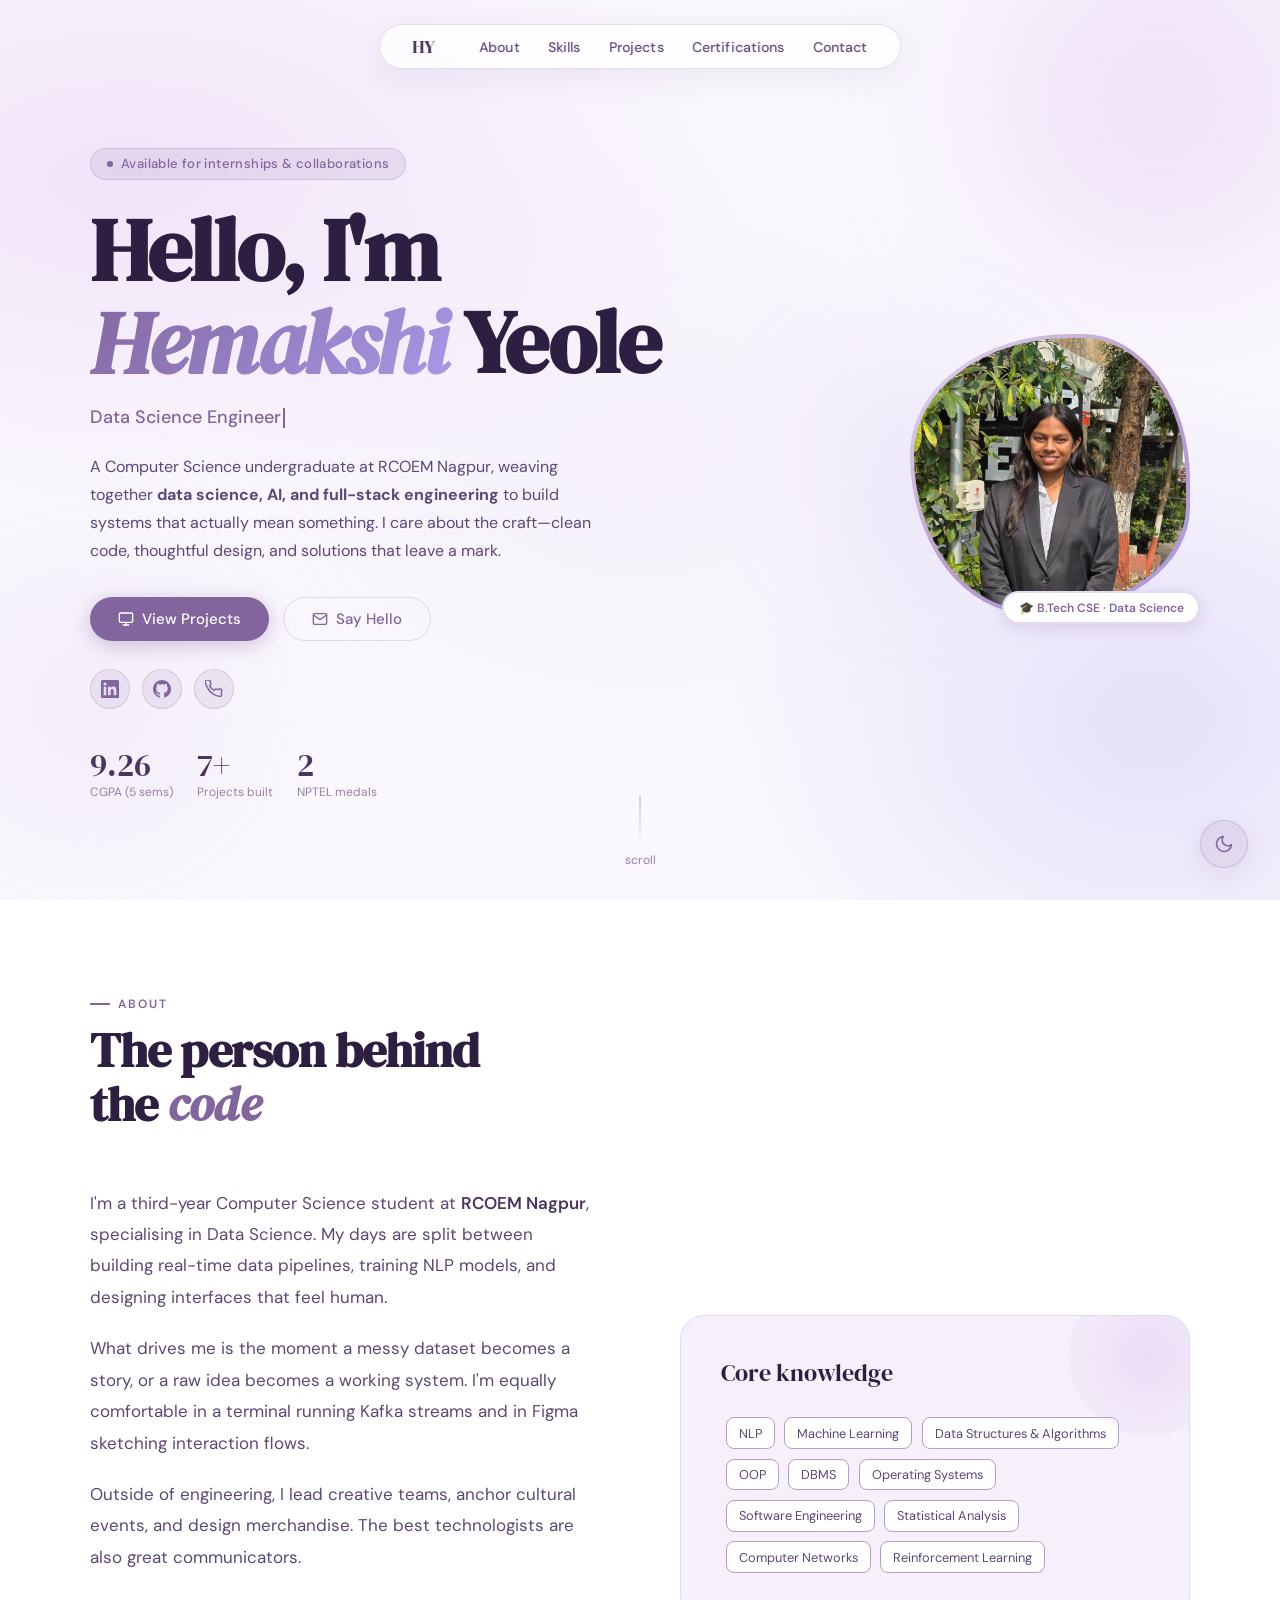
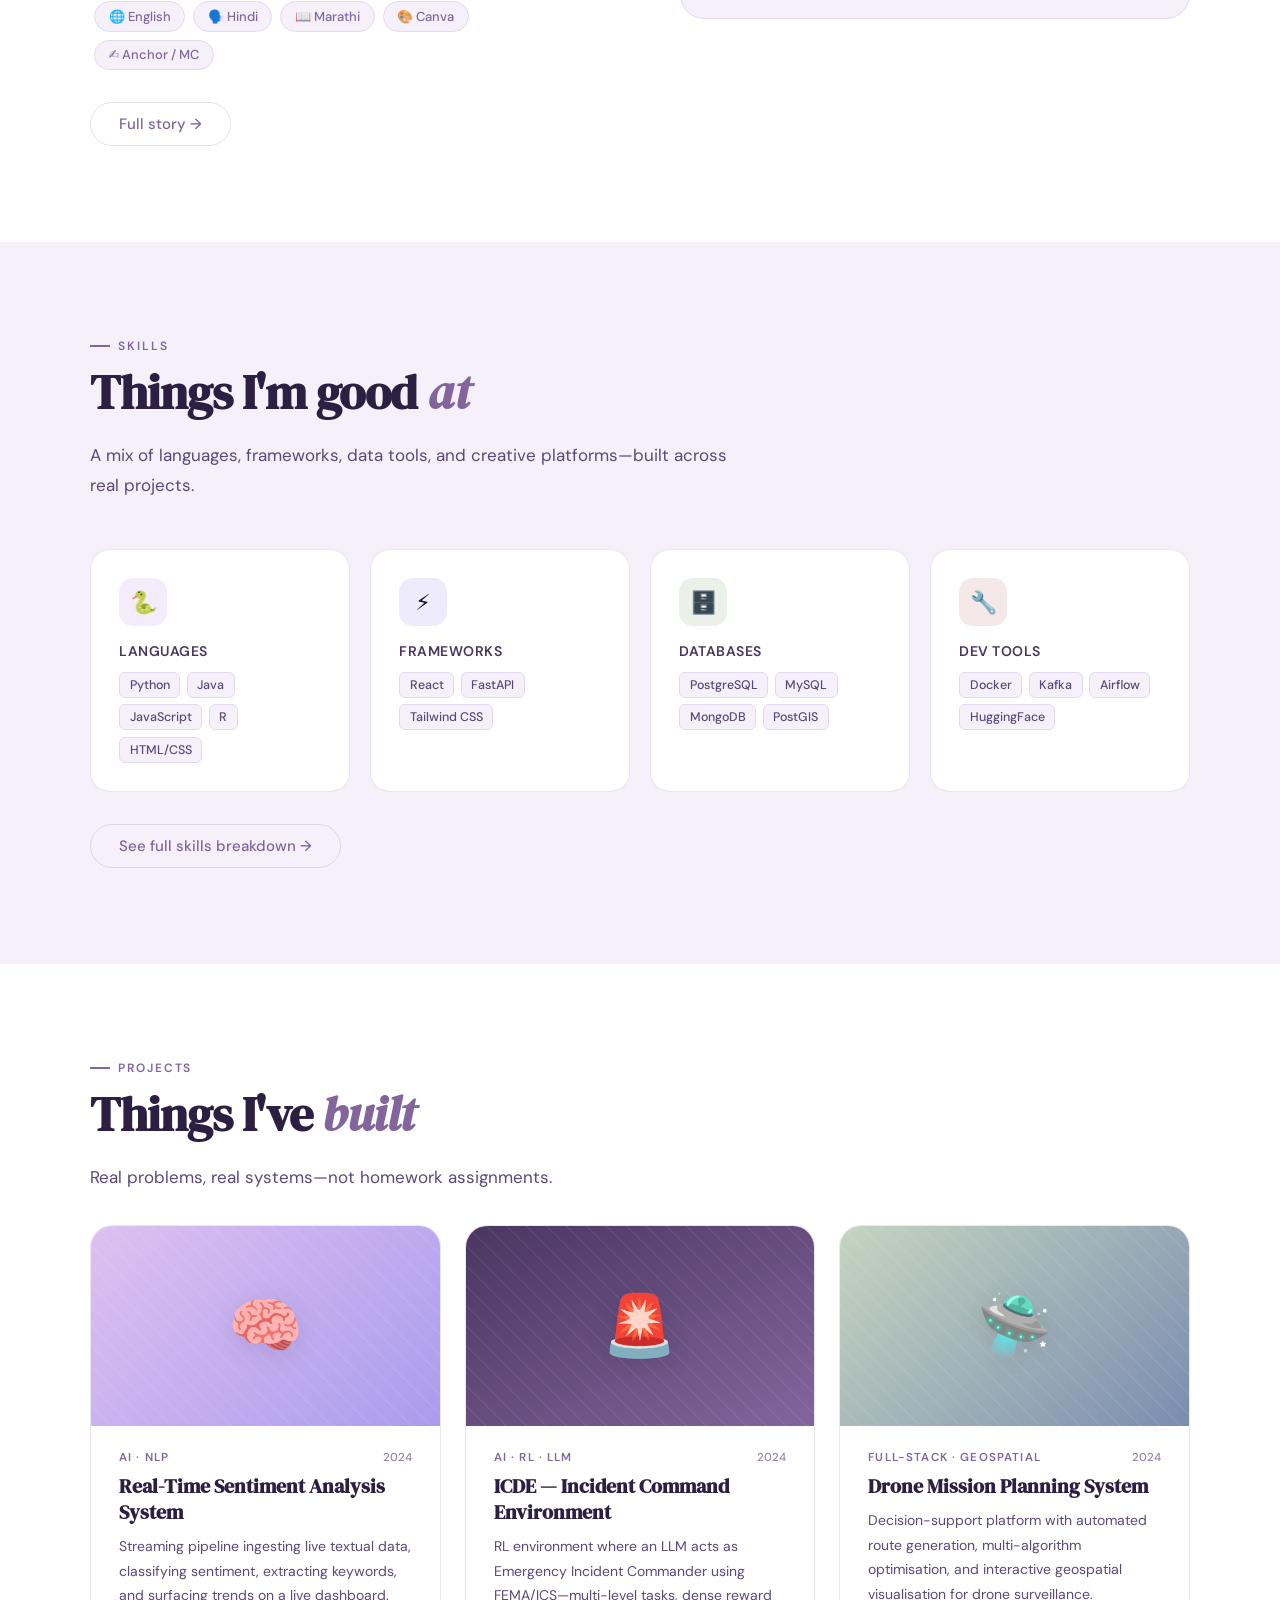
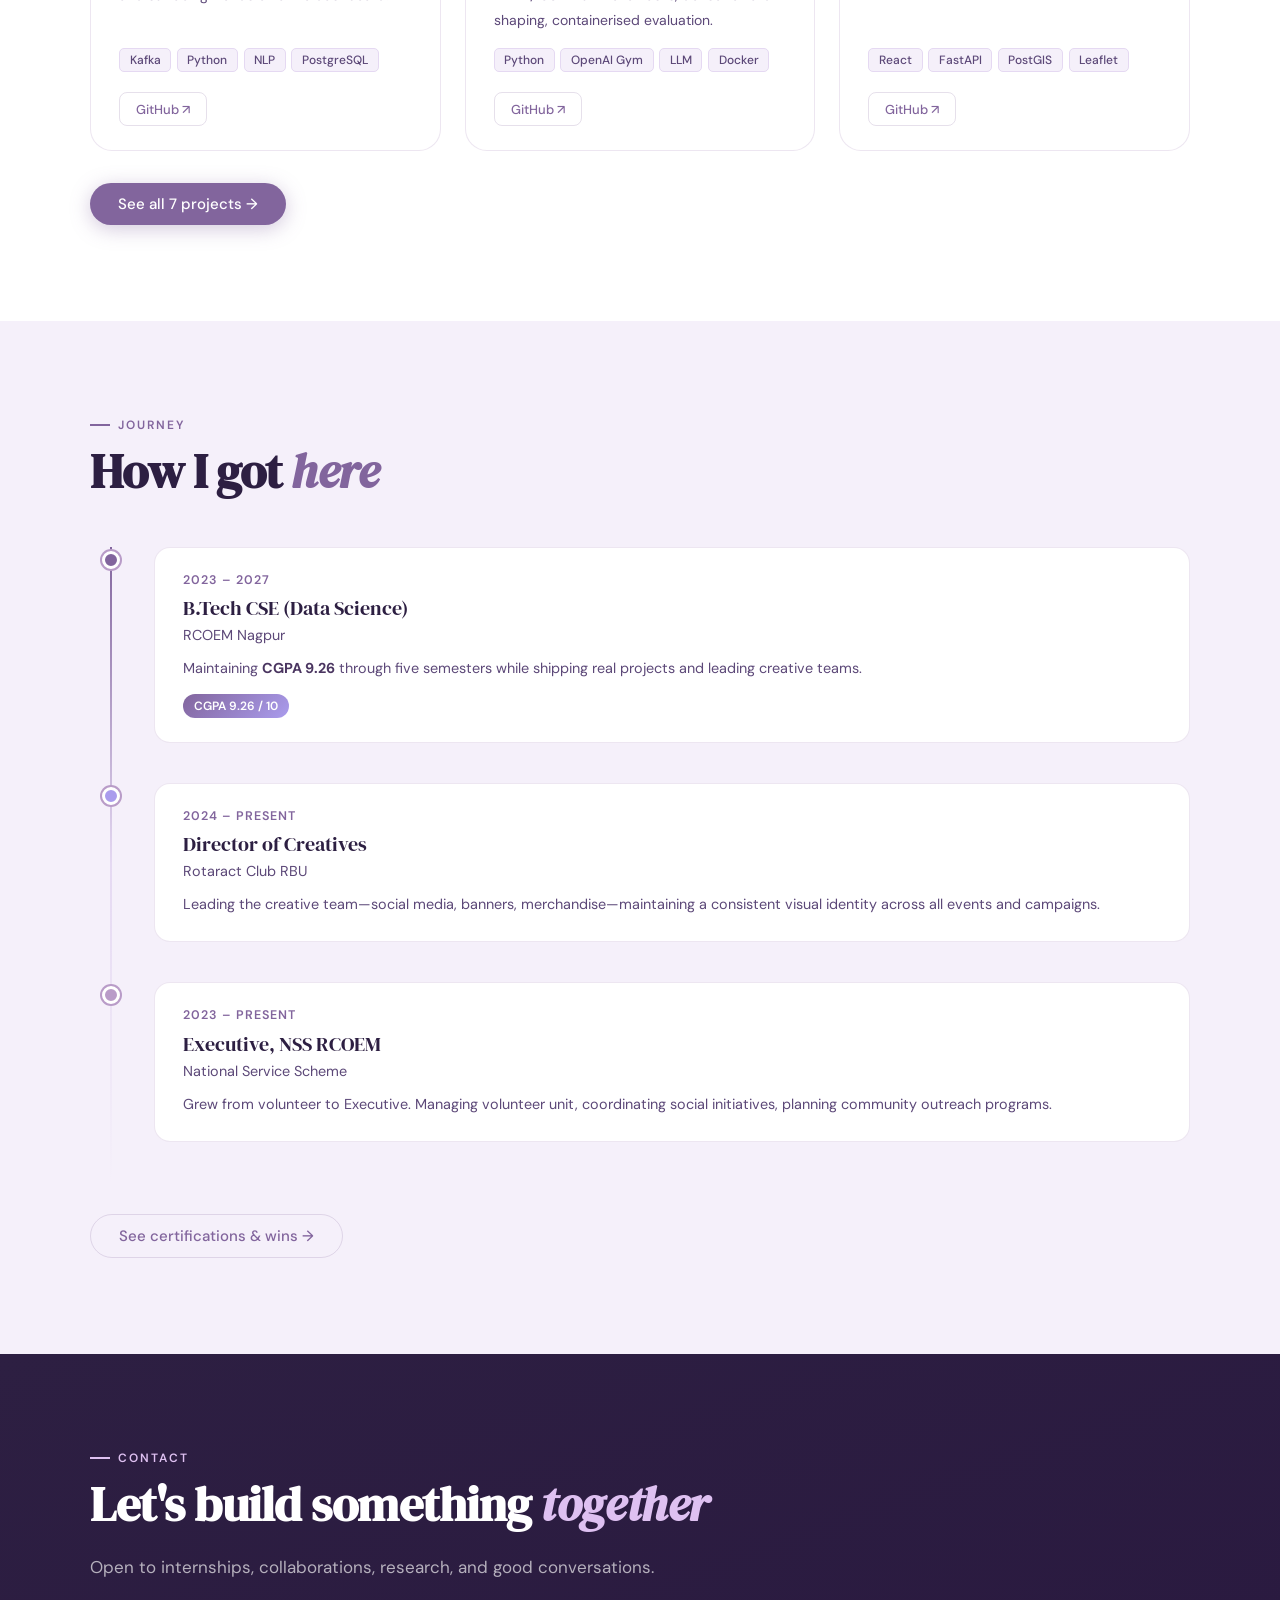
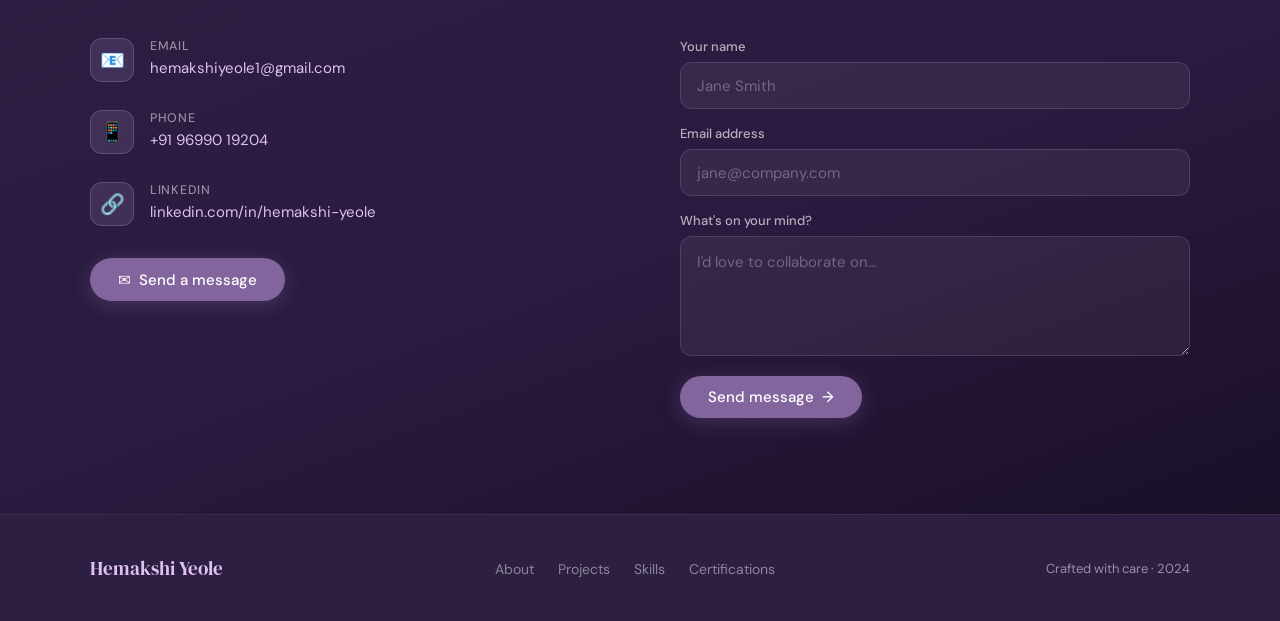
==== commit 1b947dfa: "Fix name formatting in hero section" ====
--- a/index.html
+++ b/index.html
@@ -97,7 +97,7 @@
   <div class="hero-inner">
     <div class="hero-content">
       <div class="hero-tag"><span class="dot"></span>Available for internships &amp; collaborations</div>
-      <h1 class="hero-name">Hello, I'm<br/><em>Hemakshi</em> Yeole</h1>
+      <h1 class="hero-name">Hello, I'm<br/><em>Hemakshi </em> Yeole</h1>
       <p class="hero-role"><span id="typewriter-wrap"></span><span id="typewriter-cursor"></span></p>
       <p class="hero-bio">A Computer Science undergraduate at RCOEM Nagpur, weaving together <strong>data science, AI, and full-stack engineering</strong> to build systems that actually mean something. I care about the craft—clean code, thoughtful design, and solutions that leave a mark.</p>
       <div class="hero-ctas">
@@ -273,4 +273,4 @@
   });
 </script>
 </body>
-</html>+</html>
--- a/css/style.css
+++ b/css/style.css
@@ -140,7 +140,7 @@
 
 /* ─── RESET ─────────────────────────────────────────────────── */
 *, *::before, *::after { box-sizing: border-box; margin: 0; padding: 0; }
-html { scroll-behavior: smooth; font-size: 13px; }
+html { scroll-behavior: smooth; font-size: 16px; }
 body {
   font-family: var(--font-body);
   background: var(--surface-base);
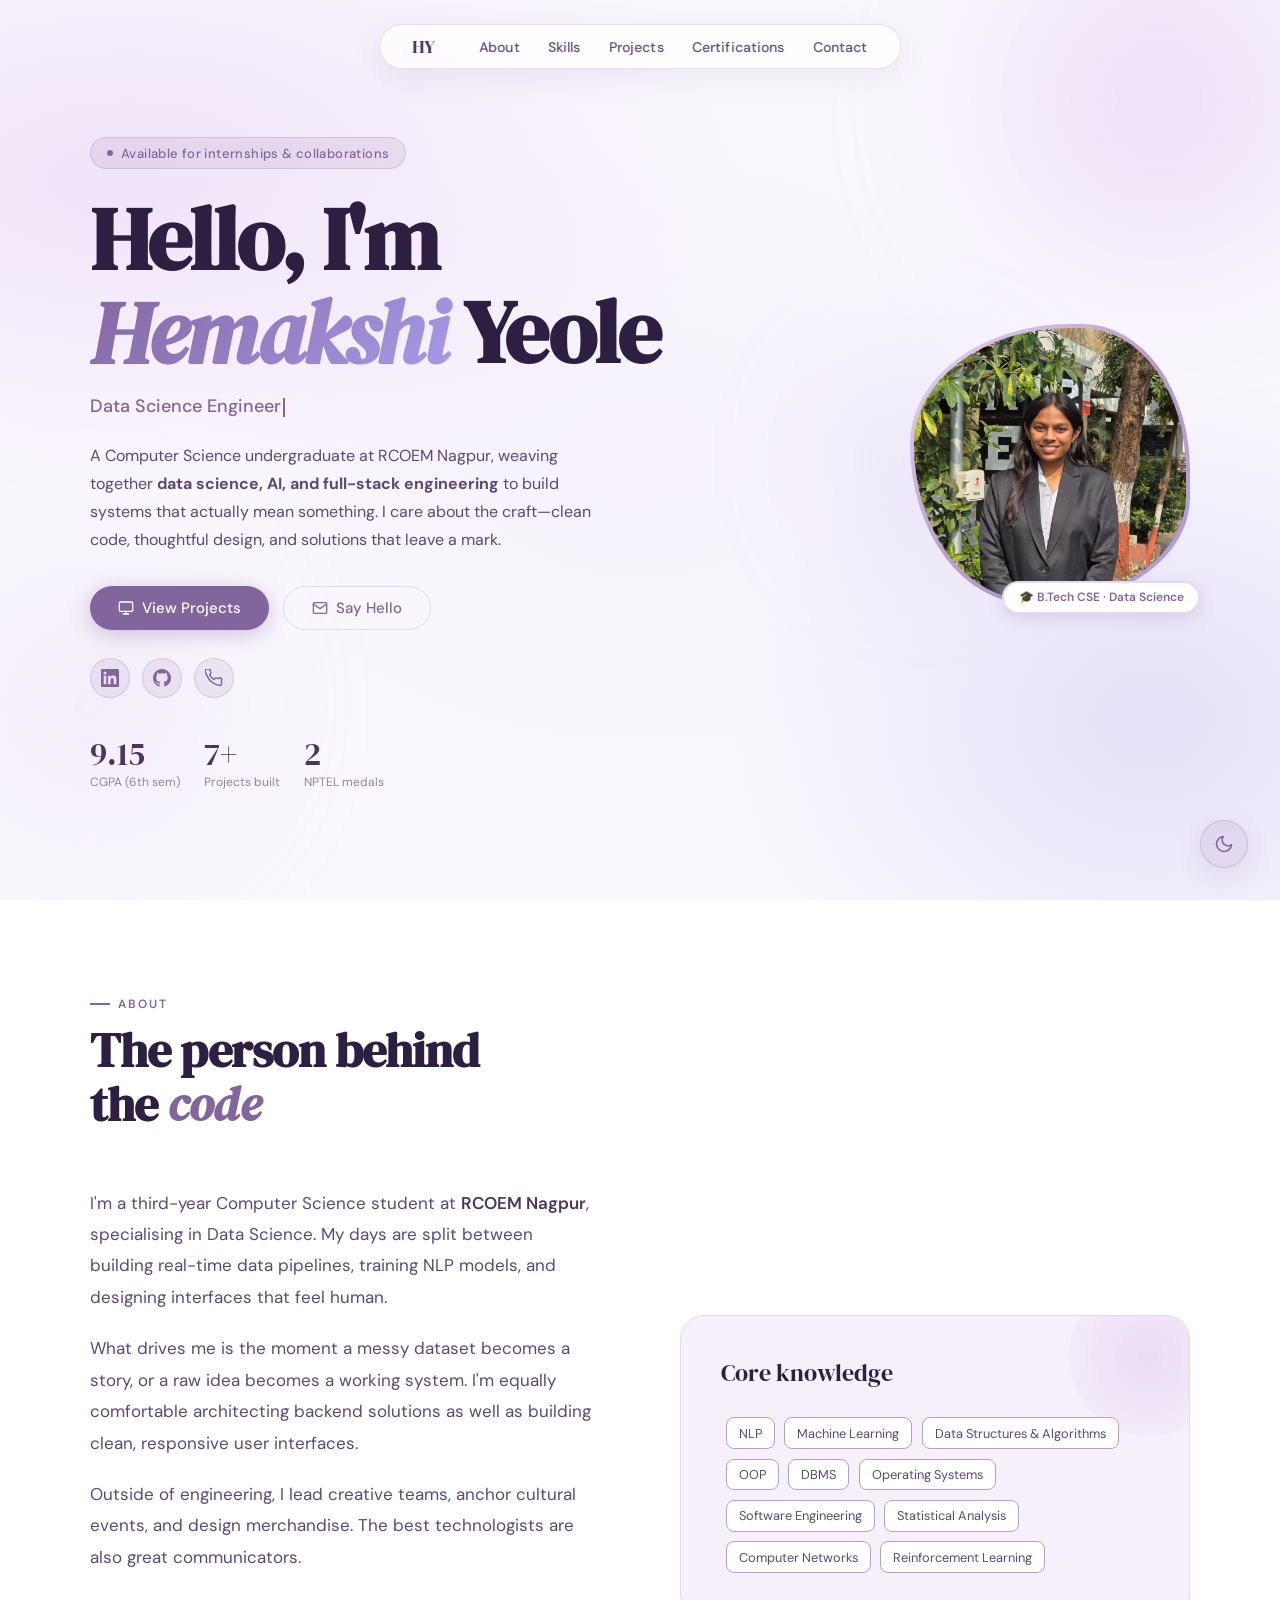
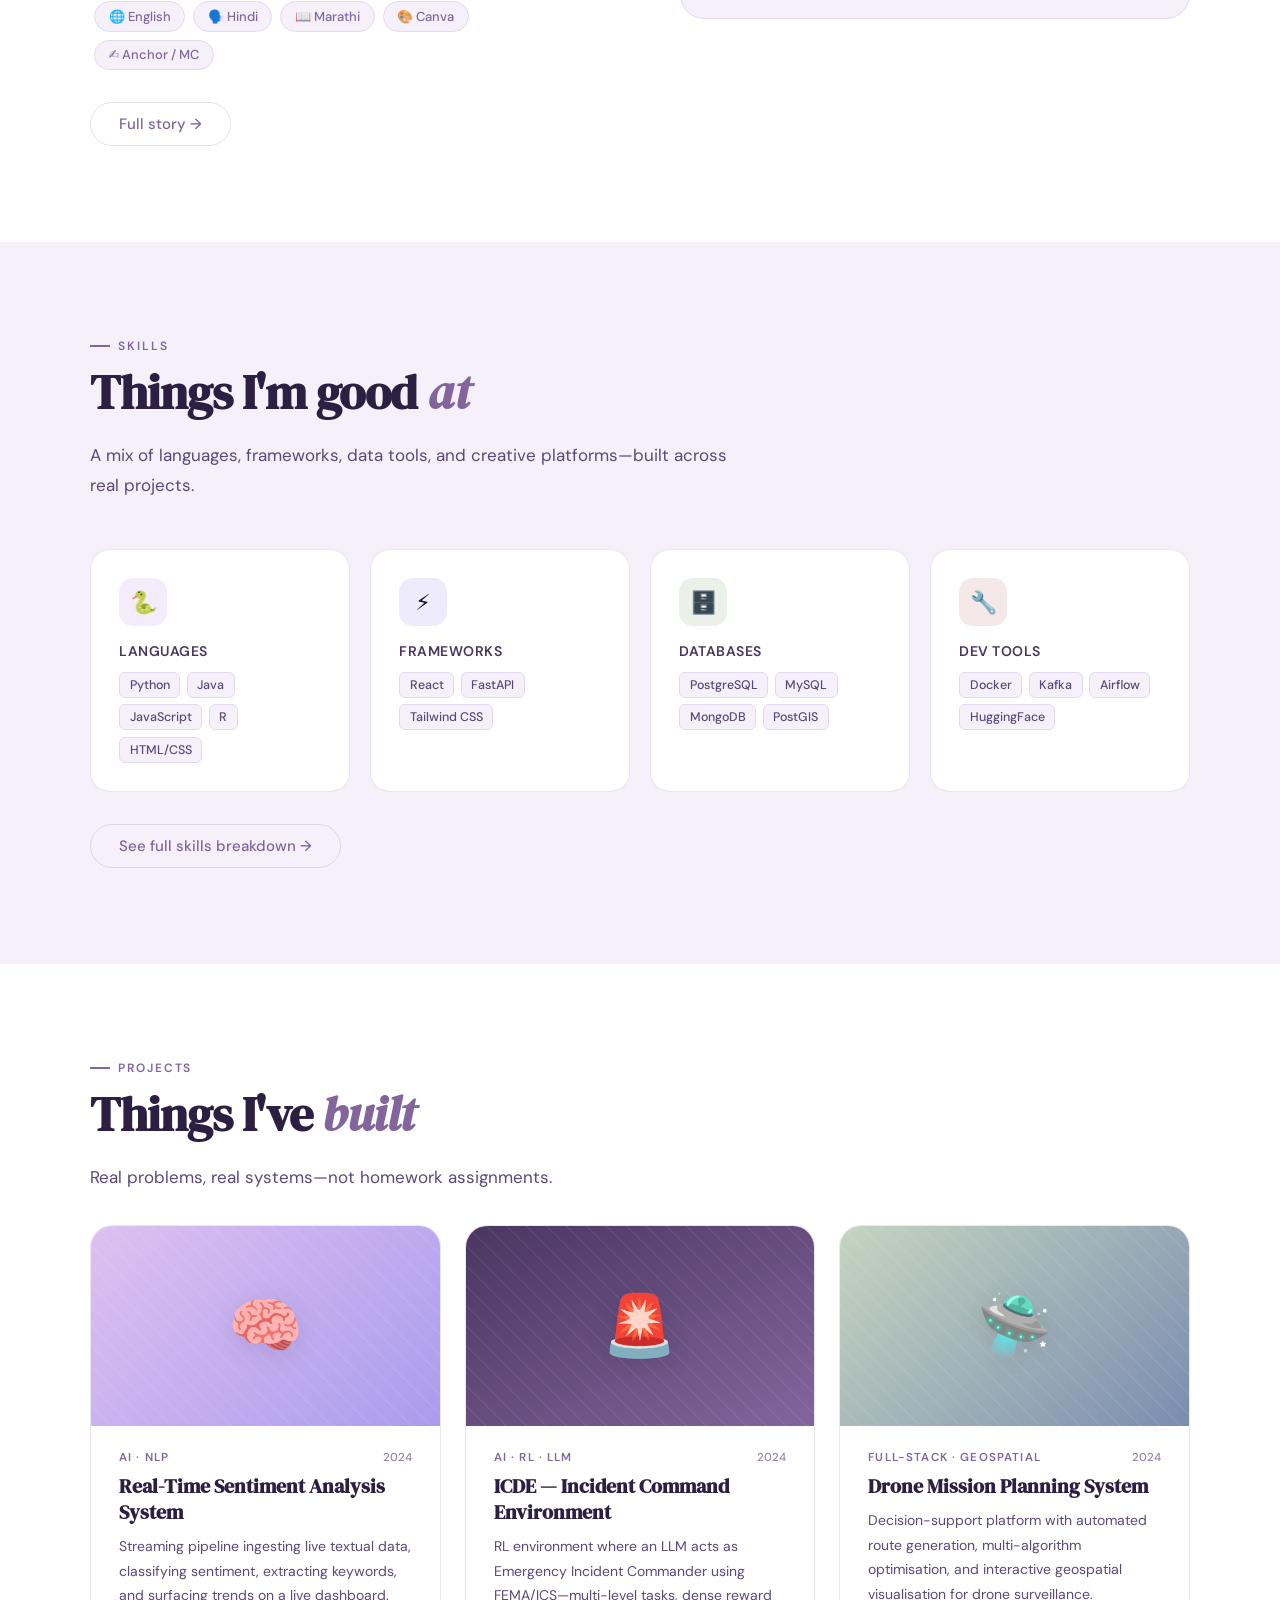
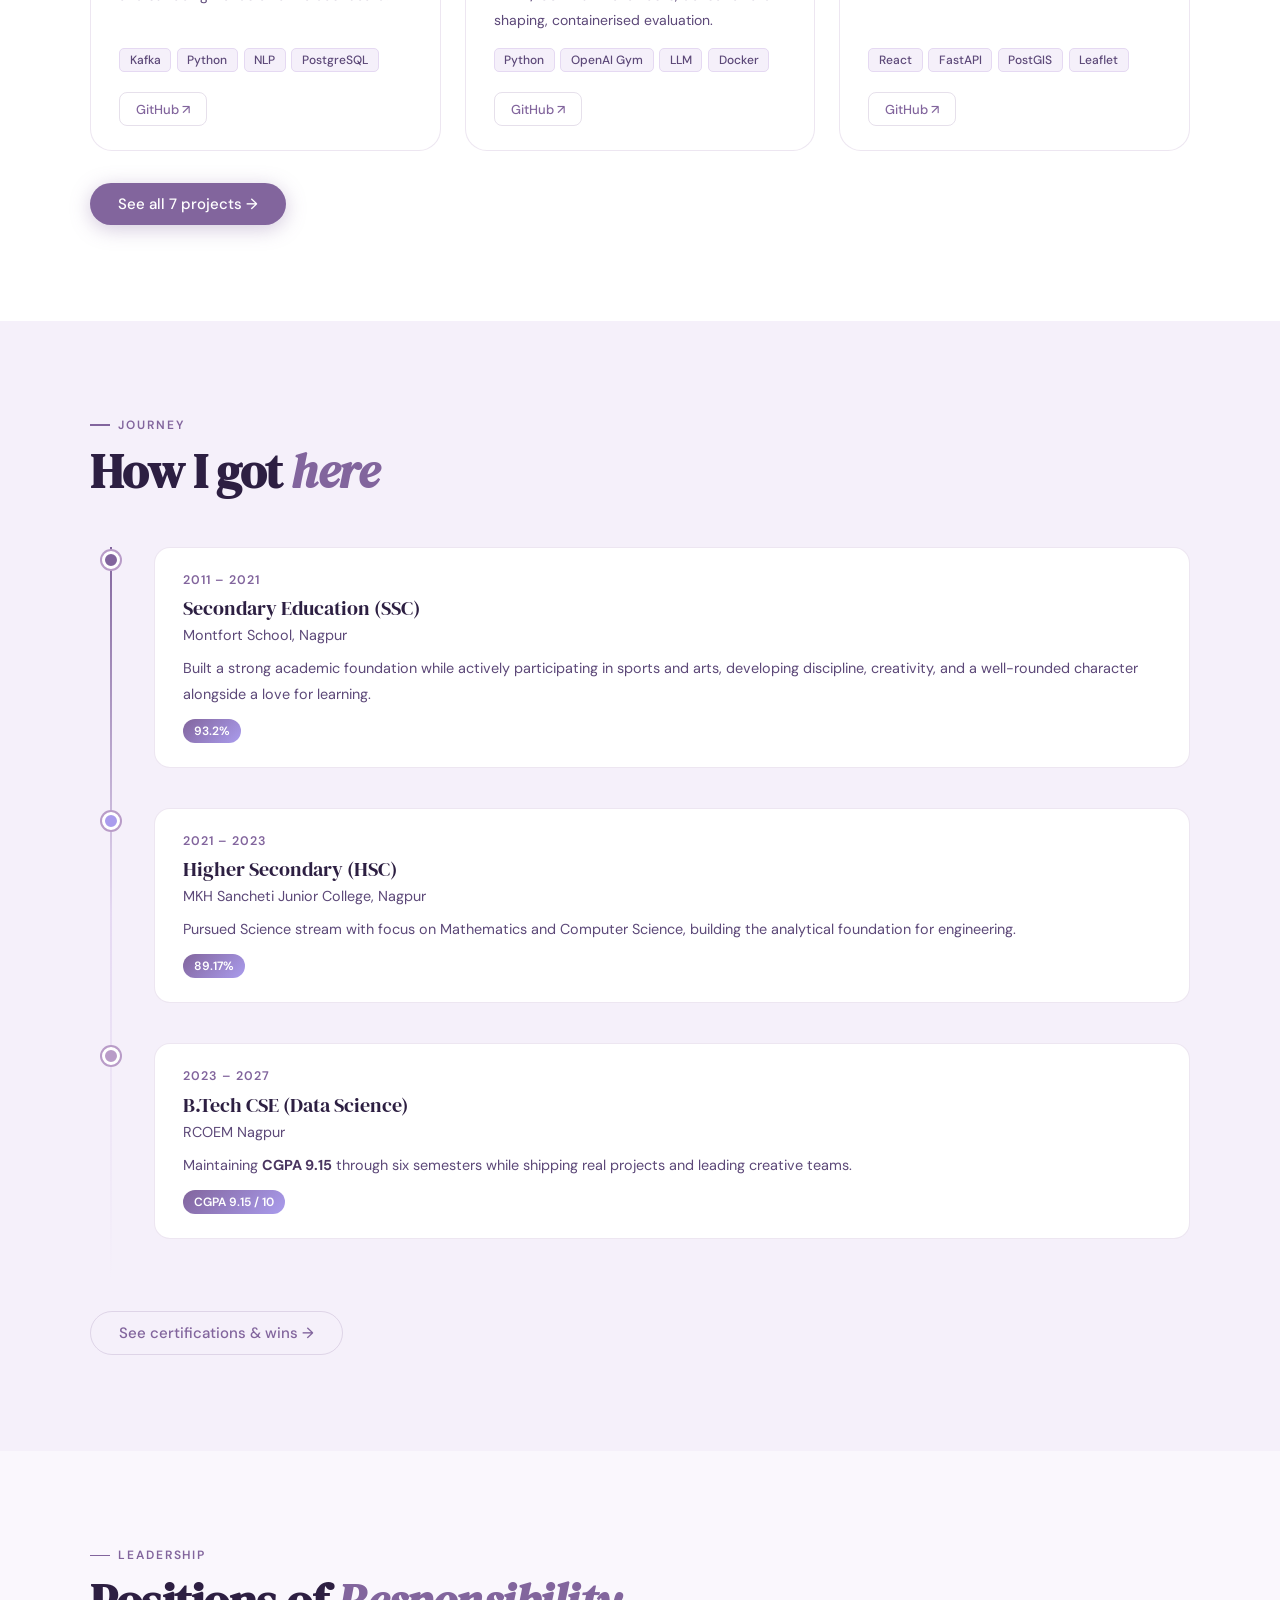
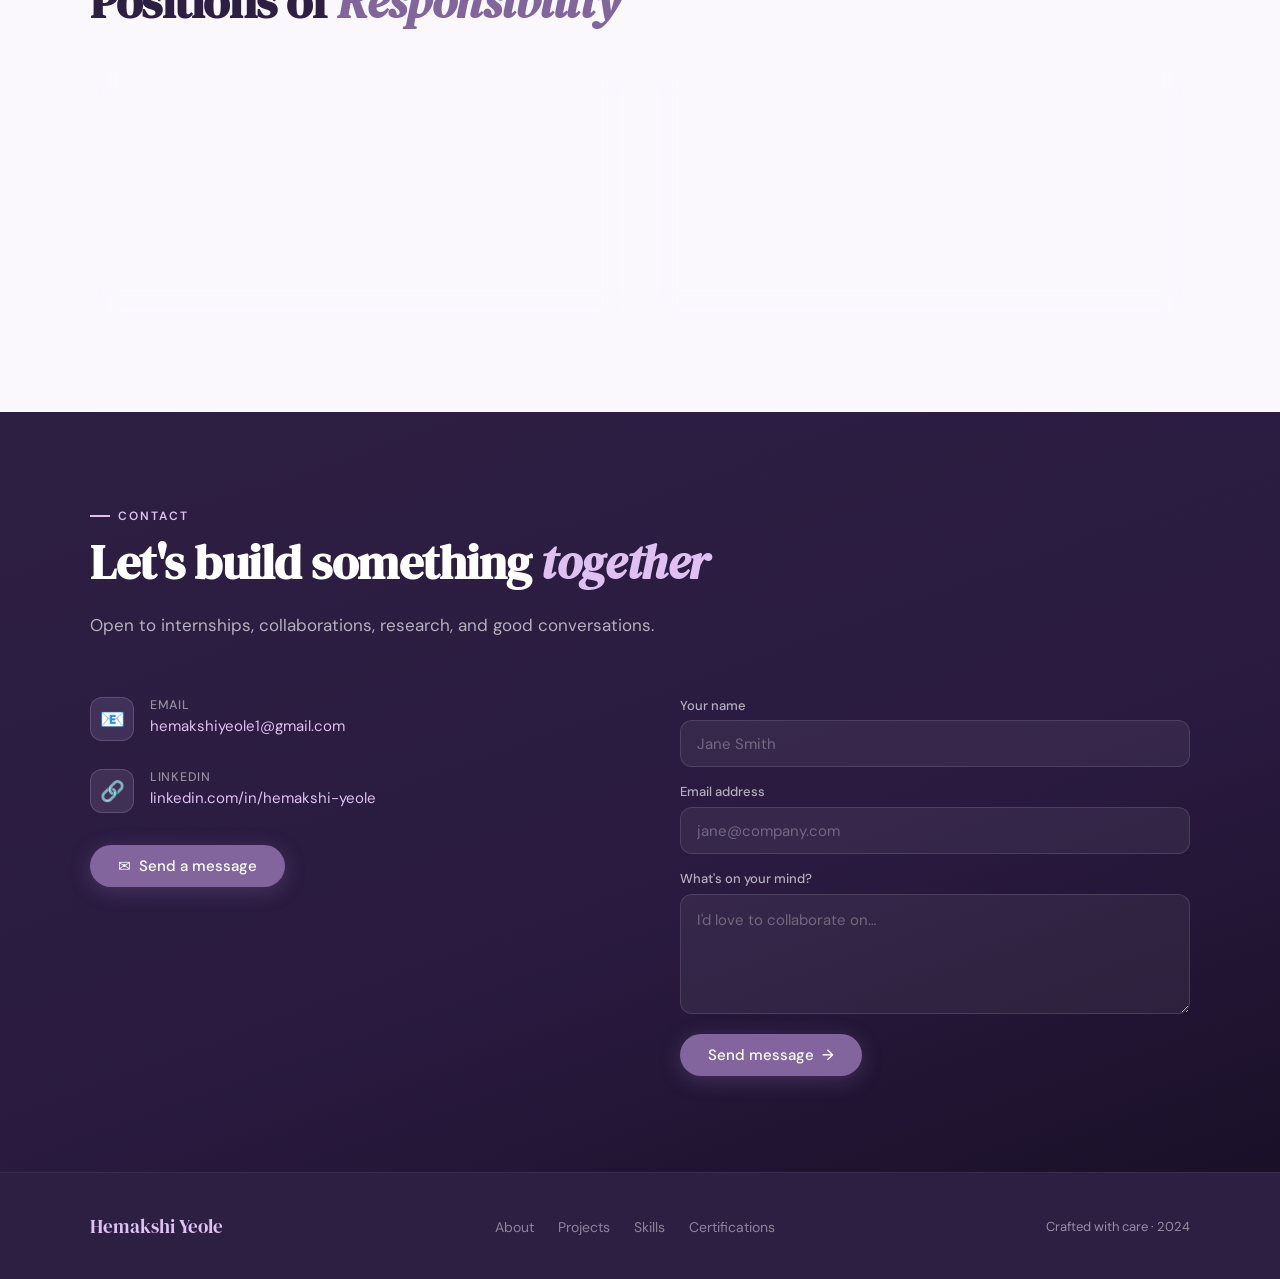
==== commit ac0fc9c6: "Added and updated" ====
--- a/index.html
+++ b/index.html
@@ -37,8 +37,6 @@
 .avatar-inner{width:100%;height:100%;border-radius:inherit;background:var(--fog);display:flex;align-items:center;justify-content:center;font-family:var(--font-display);font-size:5rem;position:relative;overflow:hidden}
 .avatar-inner::after{content:'';position:absolute;font-size:5rem;background:linear-gradient(135deg,var(--plum),var(--periwinkle));-webkit-background-clip:text;-webkit-text-fill-color:transparent;background-clip:text}
 .avatar-badge{position:absolute;bottom:-10px;right:-10px;background:#fff;border:2px solid var(--lavender);border-radius:50px;padding:.4rem .9rem;font-size:.75rem;font-weight:600;color:var(--plum);box-shadow:0 4px 16px rgba(130,101,157,.2);white-space:nowrap}
-.scroll-hint{position:absolute;bottom:2rem;left:50%;transform:translateX(-50%);display:flex;flex-direction:column;align-items:center;gap:.5rem;color:var(--text-muted);font-size:.75rem;z-index:1;opacity:0;animation:fade-in 1s ease 1.5s forwards}
-.scroll-line{width:1px;height:48px;background:linear-gradient(to bottom,var(--mauve),transparent);animation:scroll-line 2s ease infinite}
 #about{background:var(--surface-white)}
 .about-grid{display:grid;grid-template-columns:1fr 1fr;gap:5rem;align-items:center;margin-top:3.5rem}
 .about-text p{font-size:1.0625rem;line-height:1.85;color:var(--text-secondary);margin-bottom:1.25rem}
@@ -116,7 +114,7 @@
         <a class="social-link" href="tel:+919699019204" aria-label="Phone"><svg width="18" height="18" viewBox="0 0 24 24" fill="none" stroke="currentColor" stroke-width="2" stroke-linecap="round" stroke-linejoin="round"><path d="M22 16.92v3a2 2 0 01-2.18 2 19.79 19.79 0 01-8.63-3.07A19.5 19.5 0 013.07 9.81a19.79 19.79 0 01-3.07-8.68A2 2 0 012 0h3a2 2 0 012 1.72c.127.96.361 1.903.7 2.81a2 2 0 01-.45 2.11L6.09 7.91a16 16 0 006 6l1.27-1.27a2 2 0 012.11-.45c.907.339 1.85.573 2.81.7A2 2 0 0122 14.92v2z"/></svg></a>
       </div>
       <div class="hero-stats">
-        <div class="stat-item"><div class="stat-num">9.26</div><div class="stat-label">CGPA (5 sems)</div></div>
+        <div class="stat-item"><div class="stat-num">9.15</div><div class="stat-label">CGPA (6th sem)</div></div>
         <div class="stat-item"><div class="stat-num">7+</div><div class="stat-label">Projects built</div></div>
         <div class="stat-item"><div class="stat-num">2</div><div class="stat-label">NPTEL medals</div></div>
       </div>
@@ -136,7 +134,7 @@
     <div class="about-grid">
       <div class="about-text reveal">
         <p>I'm a third-year Computer Science student at <strong>RCOEM Nagpur</strong>, specialising in Data Science. My days are split between building real-time data pipelines, training NLP models, and designing interfaces that feel human.</p>
-        <p>What drives me is the moment a messy dataset becomes a story, or a raw idea becomes a working system. I'm equally comfortable in a terminal running Kafka streams and in Figma sketching interaction flows.</p>
+        <p>What drives me is the moment a messy dataset becomes a story, or a raw idea becomes a working system. I'm equally comfortable architecting backend solutions as well as building clean, responsive user interfaces.</p>
         <p>Outside of engineering, I lead creative teams, anchor cultural events, and design merchandise. The best technologists are also great communicators.</p>
         <div style="margin-top:1.5rem">
           <span class="highlight-pill">🌐 English</span><span class="highlight-pill">🗣️ Hindi</span><span class="highlight-pill">📖 Marathi</span><span class="highlight-pill">🎨 Canva</span><span class="highlight-pill">✍️ Anchor / MC</span>
@@ -214,11 +212,22 @@
     <div class="section-label reveal">Journey</div>
     <h2 class="section-title reveal">How I got <em>here</em></h2>
     <div class="timeline">
-      <div class="timeline-item reveal"><div class="timeline-dot"></div><div class="timeline-card"><div class="timeline-date">2023 – 2027</div><div class="timeline-title">B.Tech CSE (Data Science)</div><div class="timeline-sub">RCOEM Nagpur</div><div class="timeline-body">Maintaining <strong style="color:var(--deep)">CGPA 9.26</strong> through five semesters while shipping real projects and leading creative teams.</div><span class="timeline-badge">CGPA 9.26 / 10</span></div></div>
-      <div class="timeline-item reveal reveal-delay-1"><div class="timeline-dot" style="background:var(--periwinkle)"></div><div class="timeline-card"><div class="timeline-date">2024 – Present</div><div class="timeline-title">Director of Creatives</div><div class="timeline-sub">Rotaract Club RBU</div><div class="timeline-body">Leading the creative team—social media, banners, merchandise—maintaining a consistent visual identity across all events and campaigns.</div></div></div>
-      <div class="timeline-item reveal reveal-delay-2"><div class="timeline-dot" style="background:var(--mauve)"></div><div class="timeline-card"><div class="timeline-date">2023 – Present</div><div class="timeline-title">Executive, NSS RCOEM</div><div class="timeline-sub">National Service Scheme</div><div class="timeline-body">Grew from volunteer to Executive. Managing volunteer unit, coordinating social initiatives, planning community outreach programs.</div></div></div>
+      <div class="timeline-item reveal"><div class="timeline-dot"></div><div class="timeline-card"><div class="timeline-date">2011 – 2021</div><div class="timeline-title">Secondary Education (SSC)</div><div class="timeline-sub">Montfort School, Nagpur</div><div class="timeline-body">Built a strong academic foundation while actively participating in sports and arts, developing discipline, creativity, and a well-rounded character alongside a love for learning.</div><span class="timeline-badge">93.2%</span></div></div>
+      <div class="timeline-item reveal reveal-delay-1"><div class="timeline-dot" style="background:var(--periwinkle)"></div><div class="timeline-card"><div class="timeline-date">2021 – 2023</div><div class="timeline-title">Higher Secondary (HSC)</div><div class="timeline-sub">MKH Sancheti Junior College, Nagpur</div><div class="timeline-body">Pursued Science stream with focus on Mathematics and Computer Science, building the analytical foundation for engineering.</div><span class="timeline-badge">89.17%</span></div></div>
+      <div class="timeline-item reveal reveal-delay-2"><div class="timeline-dot" style="background:var(--mauve)"></div><div class="timeline-card"><div class="timeline-date">2023 – 2027</div><div class="timeline-title">B.Tech CSE (Data Science)</div><div class="timeline-sub">RCOEM Nagpur</div><div class="timeline-body">Maintaining <strong style="color:var(--deep)">CGPA 9.15</strong> through six semesters while shipping real projects and leading creative teams.</div><span class="timeline-badge">CGPA 9.15 / 10</span></div></div>
     </div>
     <div style="margin-top:2rem"><a href="pages/certifications.html" class="btn-secondary">See certifications &amp; wins →</a></div>
+  </div>
+</section>
+
+<section id="positions" class="section">
+  <div class="section-inner">
+    <div class="section-label reveal">Leadership</div>
+    <h2 class="section-title reveal">Positions of <em>Responsibility</em></h2>
+    <div class="positions-grid">
+      <div class="position-card reveal"><div class="position-icon">🎨</div><div class="position-content"><div class="position-date">2024 – Present</div><div class="position-title">Director of Creatives</div><div class="position-org">Rotaract Club RBU</div><div class="position-body">Leading the creative team — social media, banners, merchandise — maintaining a consistent visual identity across all events and campaigns.</div><div class="position-tags"><span class="tag">Branding</span><span class="tag">Design</span><span class="tag">Leadership</span></div></div></div>
+      <div class="position-card reveal reveal-delay-1"><div class="position-icon">🤝</div><div class="position-content"><div class="position-date">2023 – Present</div><div class="position-title">Executive</div><div class="position-org">NSS RCOEM — National Service Scheme</div><div class="position-body">Grew from volunteer to Executive. Managing the volunteer unit, coordinating social initiatives, and planning community outreach programs.</div><div class="position-tags"><span class="tag">Community</span><span class="tag">Outreach</span><span class="tag">Management</span></div></div></div>
+    </div>
   </div>
 </section>
 
@@ -230,7 +239,6 @@
     <div class="contact-grid">
       <div class="reveal">
         <div class="contact-info-item"><div class="contact-icon">📧</div><div><div class="contact-info-label">Email</div><div class="contact-info-value"><a href="mailto:hemakshiyeole1@gmail.com">hemakshiyeole1@gmail.com</a></div></div></div>
-        <div class="contact-info-item"><div class="contact-icon">📱</div><div><div class="contact-info-label">Phone</div><div class="contact-info-value"><a href="tel:+919699019204">+91 96990 19204</a></div></div></div>
         <div class="contact-info-item"><div class="contact-icon">🔗</div><div><div class="contact-info-label">LinkedIn</div><div class="contact-info-value"><a href="https://linkedin.com/in/hemakshi-yeole" target="_blank" rel="noopener">linkedin.com/in/hemakshi-yeole</a></div></div></div>
         <div style="margin-top:2rem"><a href="mailto:hemakshiyeole1@gmail.com" class="btn-primary">✉️ &nbsp;Send a message</a></div>
       </div>
--- a/css/style.css
+++ b/css/style.css
@@ -832,4 +832,85 @@
   .footer-links { justify-content: center; }
   .tab-bar { width: 100%; overflow-x: auto; }
   #theme-toggle { bottom: 1.25rem; right: 1.25rem; width: 42px; height: 42px; }
+}
+/* ── Positions of Responsibility ─────────────────────────── */
+.positions-grid {
+  display: grid;
+  grid-template-columns: repeat(auto-fit, minmax(300px, 1fr));
+  gap: 1.5rem;
+  margin-top: 2.5rem;
+}
+
+.position-card {
+  display: flex;
+  gap: 1.25rem;
+  padding: 1.75rem;
+  background: rgba(255, 255, 255, 0.04);
+  border: 1px solid rgba(255, 255, 255, 0.08);
+  border-radius: 1.25rem;
+  backdrop-filter: blur(12px);
+  transition: transform 0.3s ease, box-shadow 0.3s ease, border-color 0.3s ease;
+}
+
+.position-card:hover {
+  transform: translateY(-4px);
+  box-shadow: 0 12px 40px rgba(0, 0, 0, 0.25);
+  border-color: rgba(255, 255, 255, 0.16);
+}
+
+.position-icon {
+  font-size: 2rem;
+  flex-shrink: 0;
+  width: 52px;
+  height: 52px;
+  display: flex;
+  align-items: center;
+  justify-content: center;
+  background: rgba(255, 255, 255, 0.06);
+  border-radius: 0.75rem;
+}
+
+.position-date {
+  font-size: 0.75rem;
+  letter-spacing: 0.08em;
+  text-transform: uppercase;
+  opacity: 0.5;
+  margin-bottom: 0.35rem;
+}
+
+.position-title {
+  font-size: 1.1rem;
+  font-weight: 700;
+  margin-bottom: 0.2rem;
+  color: var(--deep, #fff);
+}
+
+.position-org {
+  font-size: 0.875rem;
+  opacity: 0.6;
+  margin-bottom: 0.75rem;
+}
+
+.position-body {
+  font-size: 0.9rem;
+  line-height: 1.65;
+  opacity: 0.75;
+  margin-bottom: 1rem;
+}
+
+.position-tags {
+  display: flex;
+  flex-wrap: wrap;
+  gap: 0.5rem;
+}
+
+.tag {
+  font-size: 0.72rem;
+  font-weight: 600;
+  letter-spacing: 0.04em;
+  padding: 0.25rem 0.65rem;
+  border-radius: 999px;
+  background: rgba(255, 255, 255, 0.08);
+  border: 1px solid rgba(255, 255, 255, 0.12);
+  opacity: 0.85;
 }
